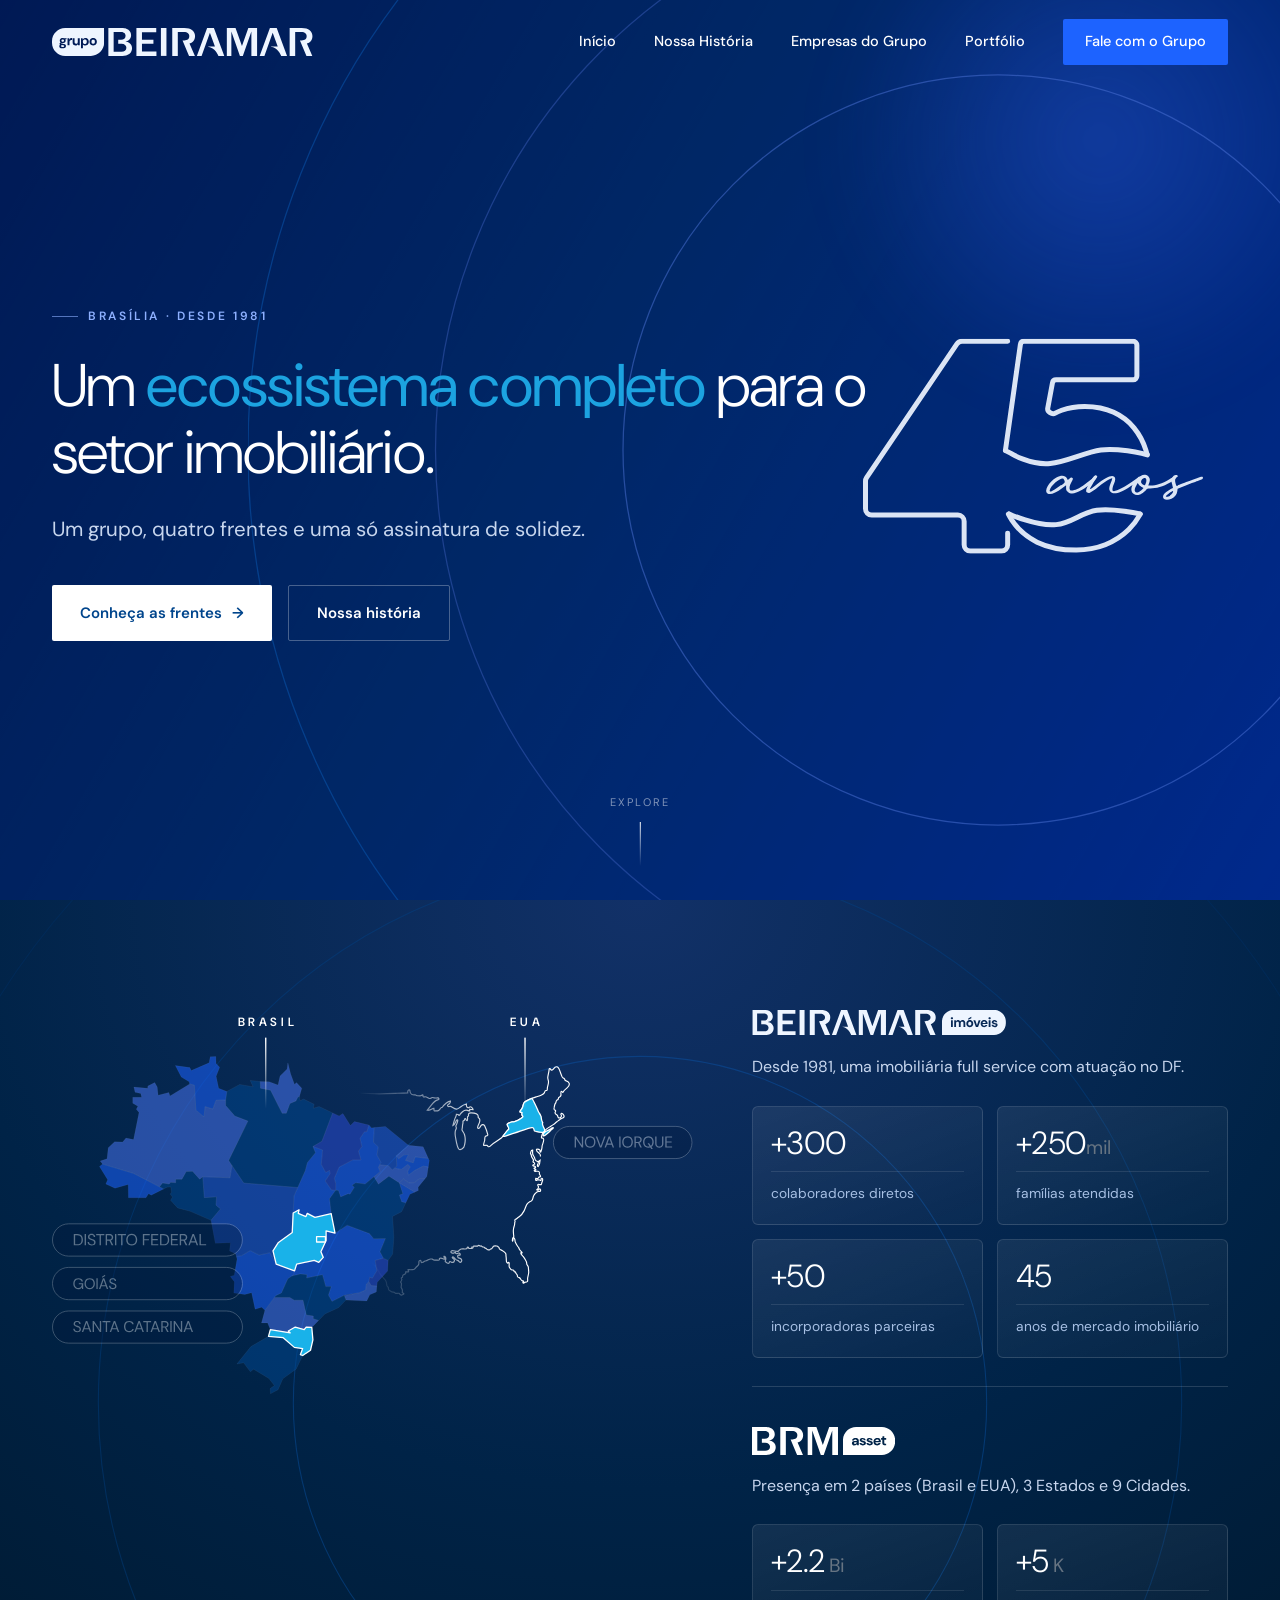
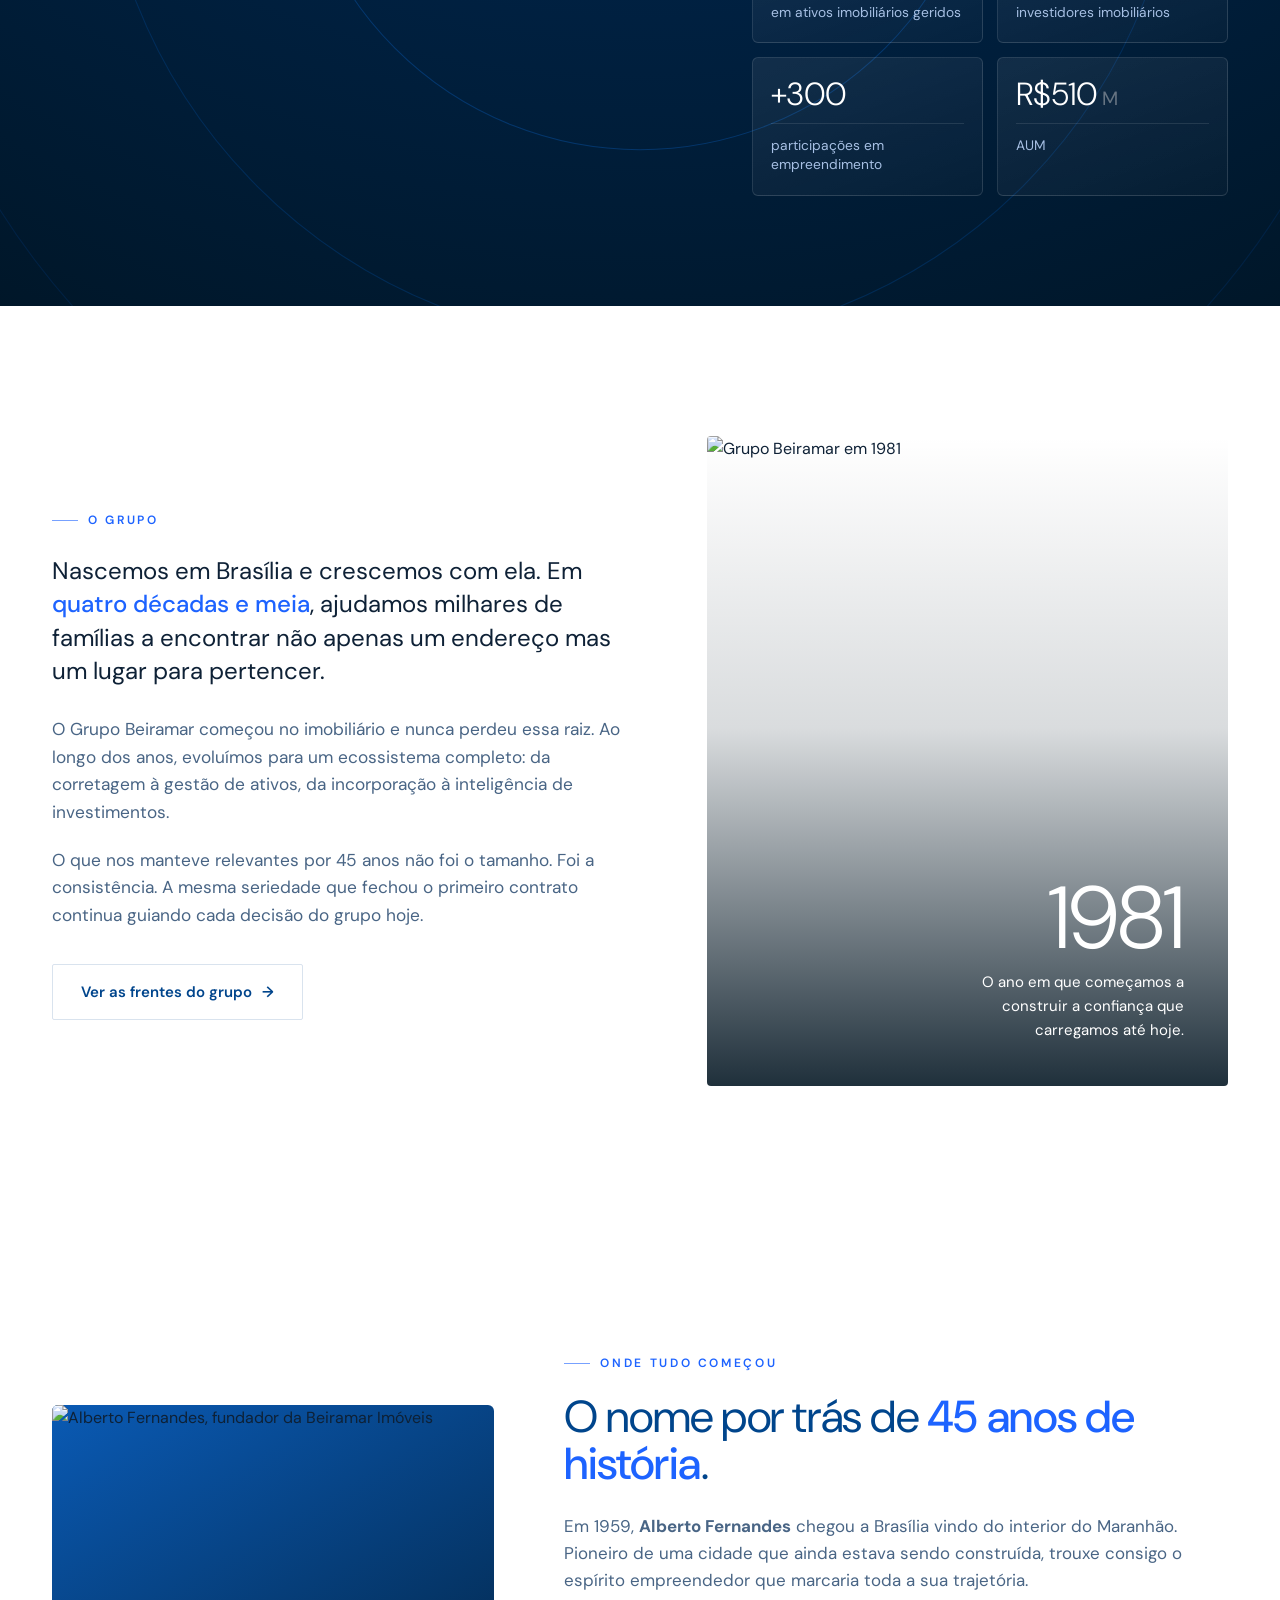
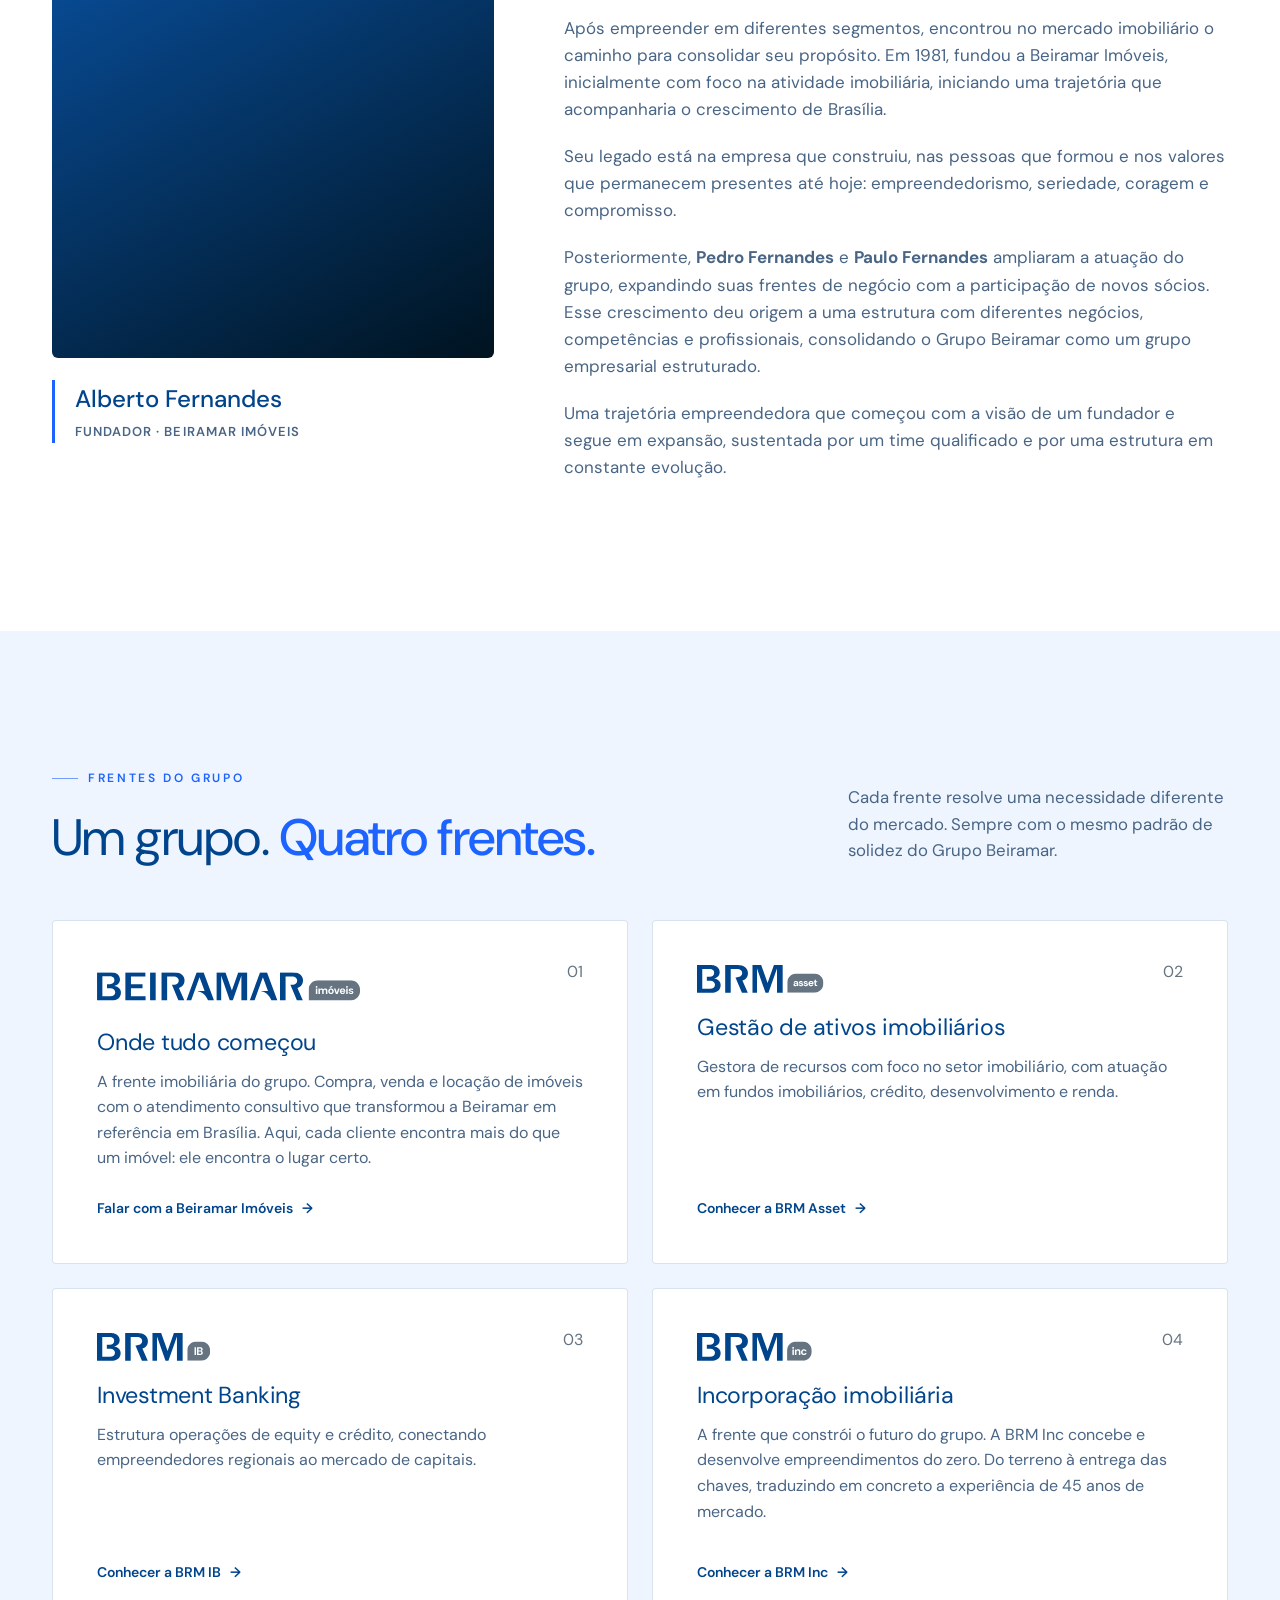
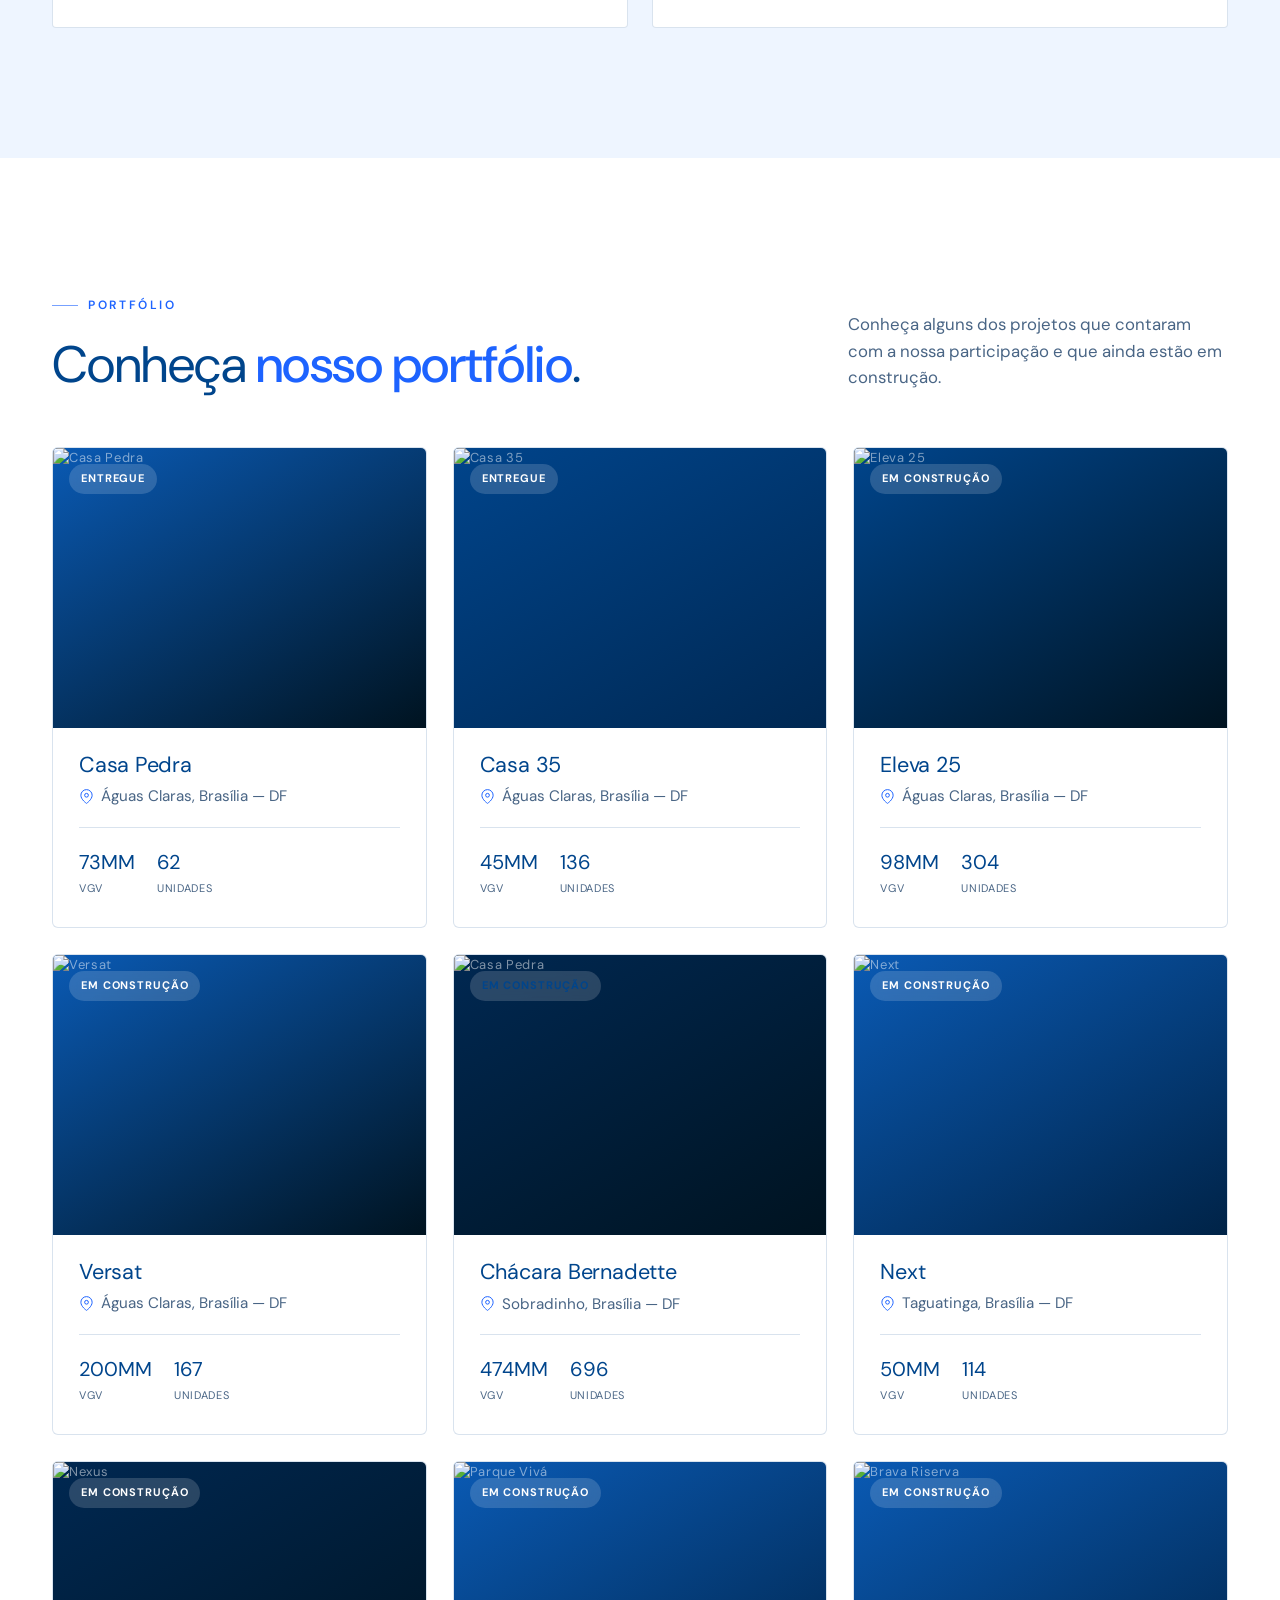
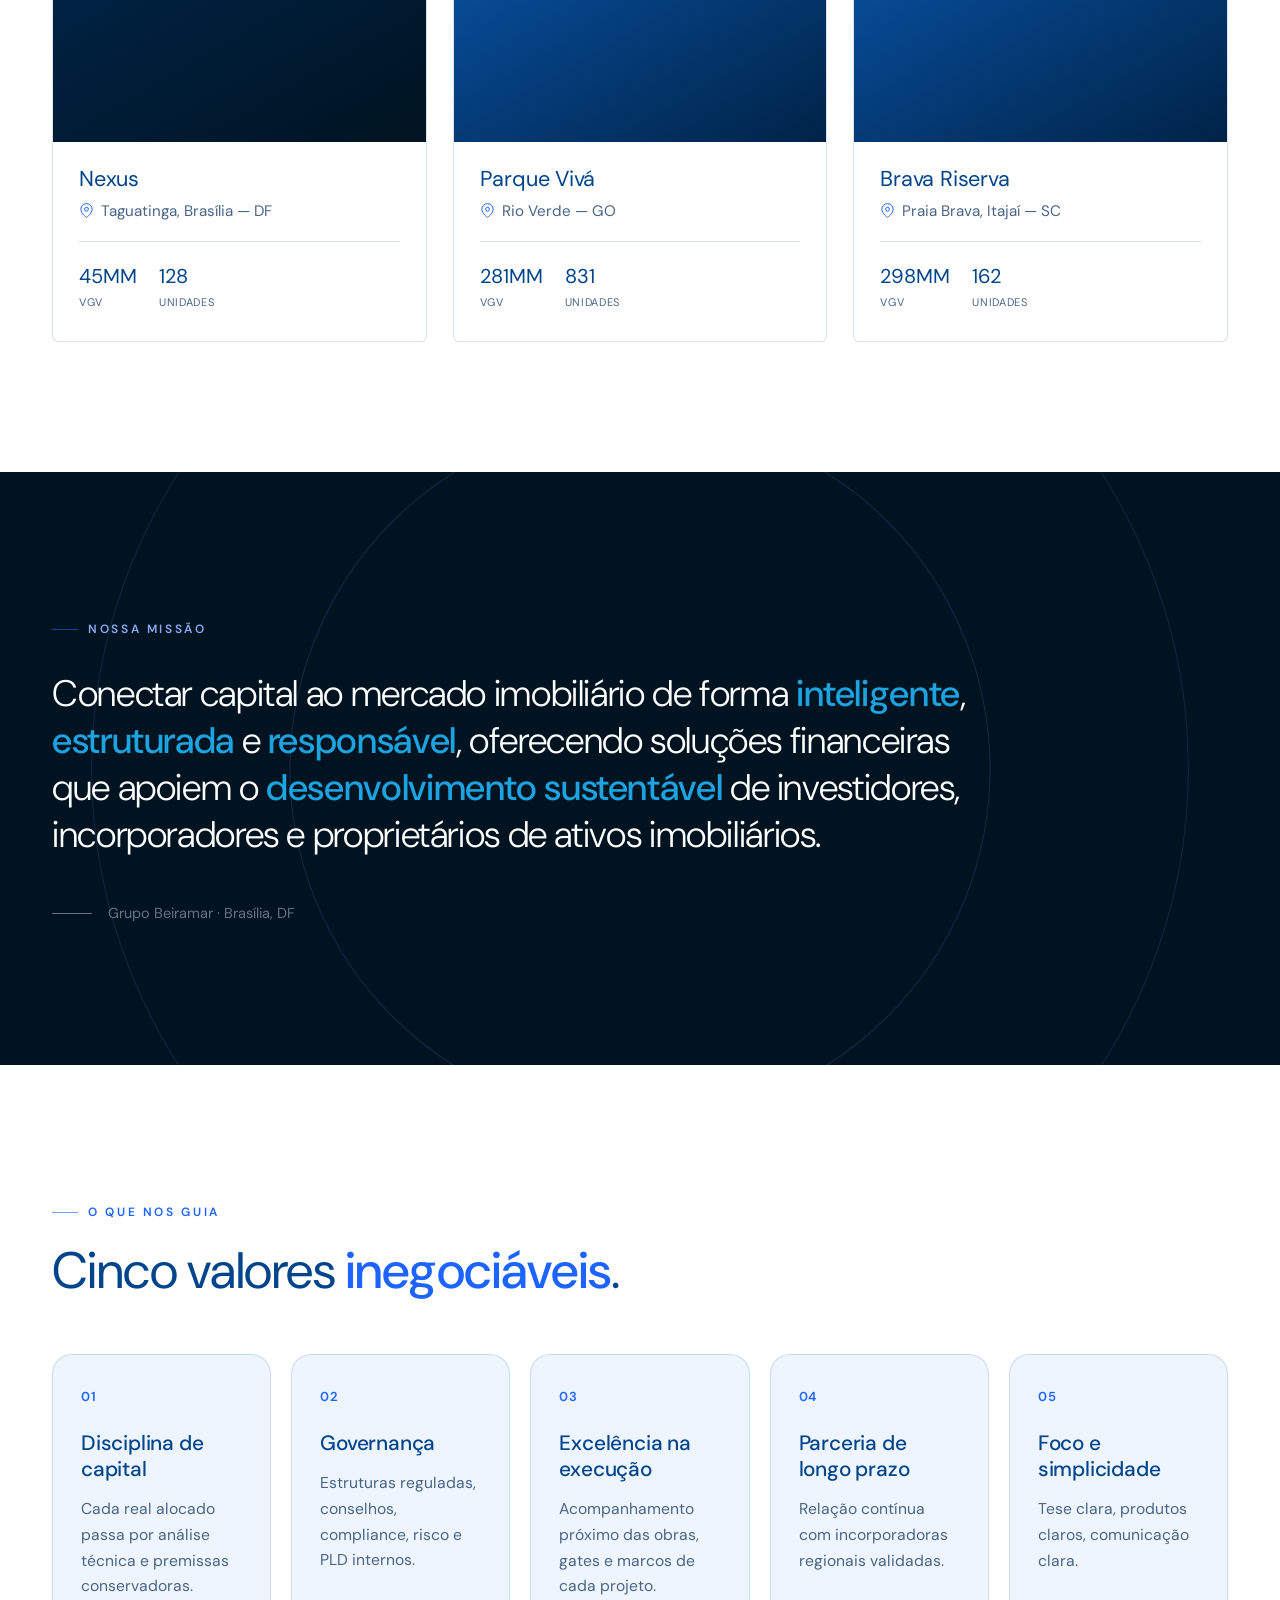
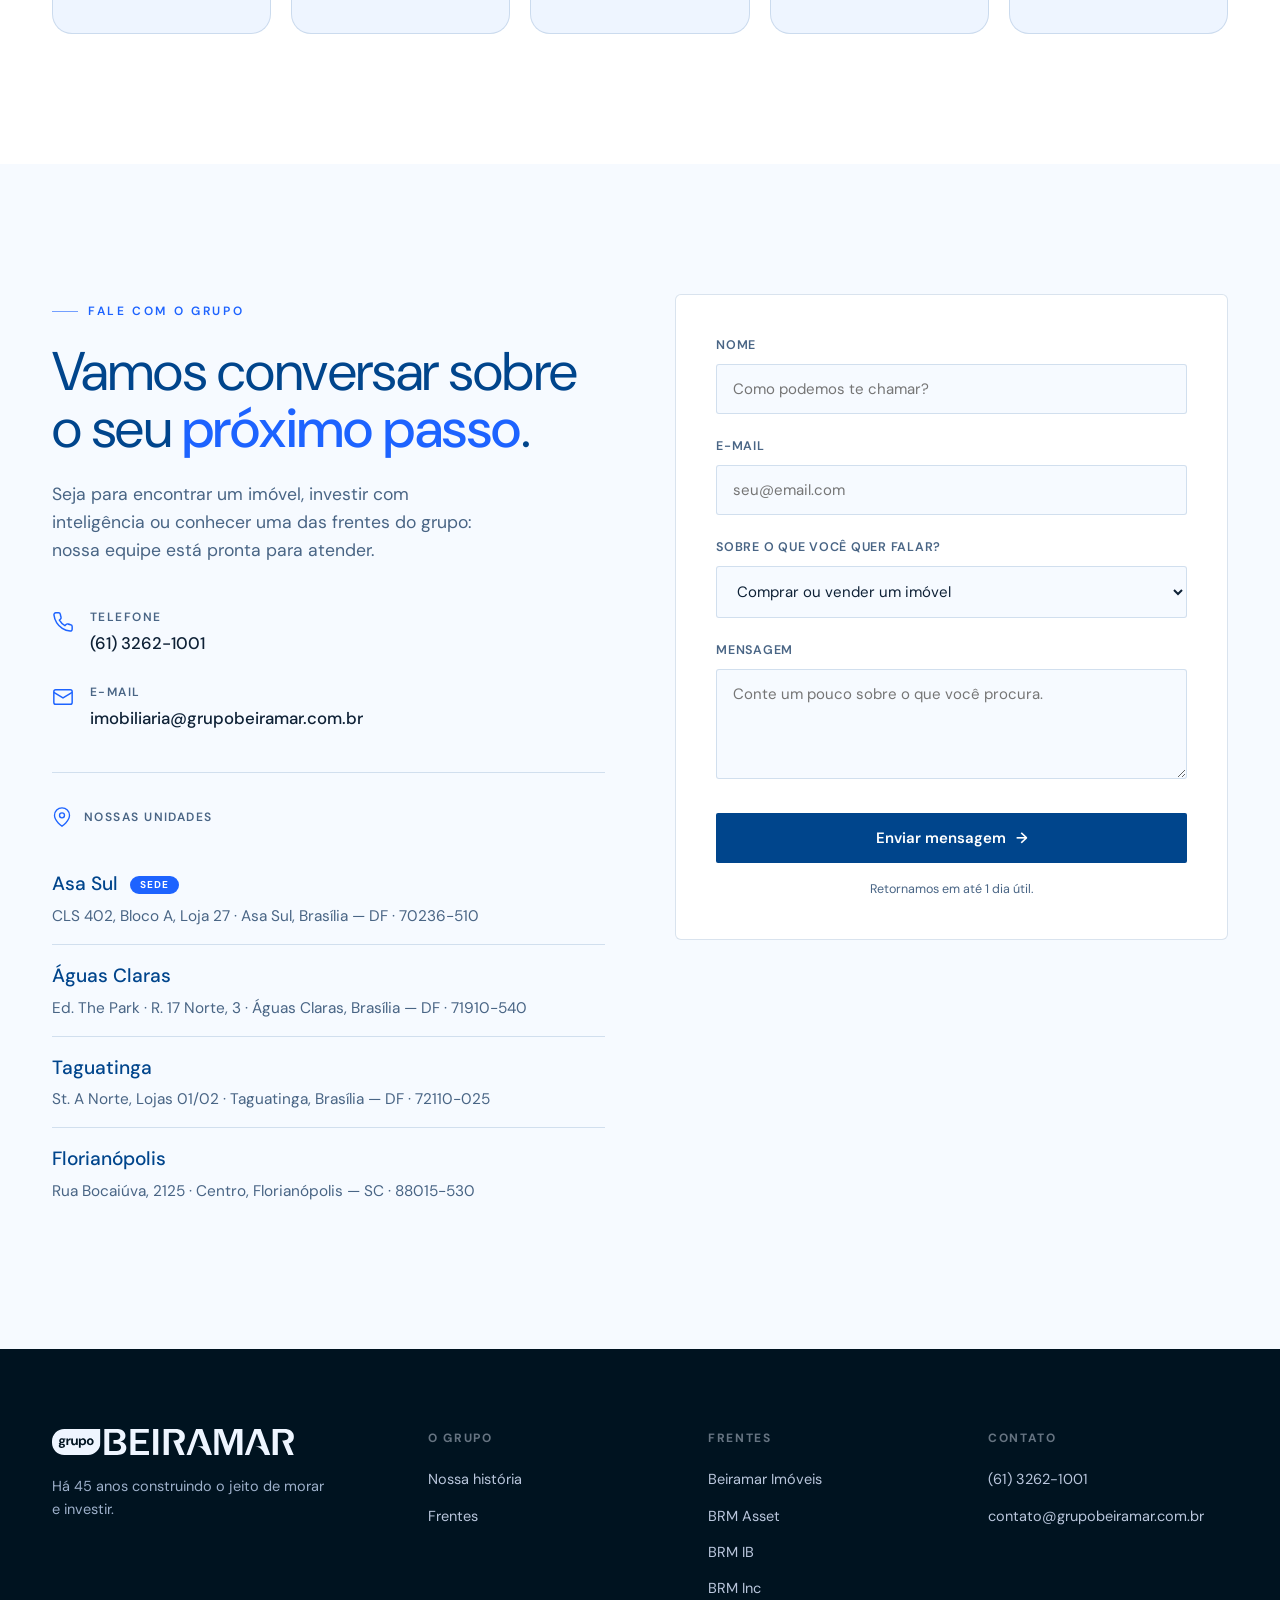
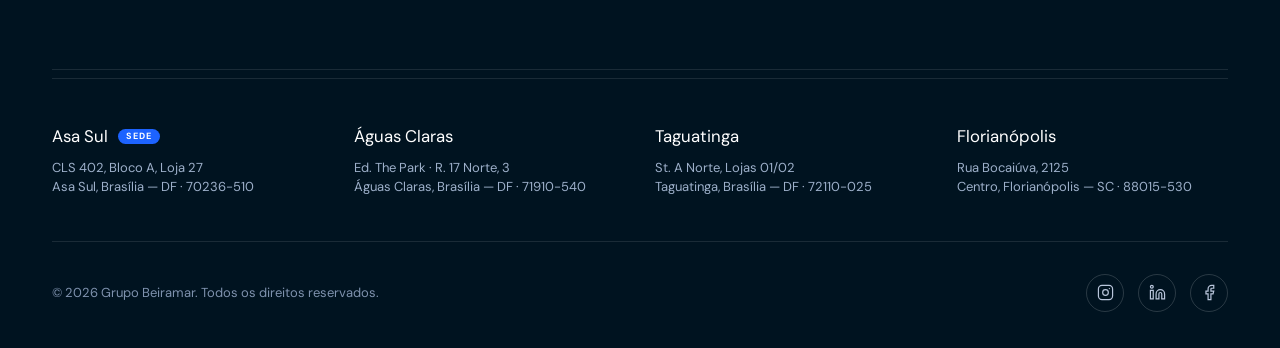
==== index.html @ b322228d "Inserções no dados dos empreendimentos no portfólio." ====
<!DOCTYPE html>
<html lang="pt-BR">
<head>
<meta charset="UTF-8">
<meta name="viewport" content="width=device-width, initial-scale=1.0">
<title>Grupo Beiramar — 45 anos construindo o jeito de morar de Brasília</title>
<meta name="description" content="Há 45 anos, o Grupo Beiramar transforma o mercado imobiliário de Brasília. Imóveis, gestão de ativos e incorporação sob uma mesma assinatura de solidez.">

<!-- Identidade do site -->
<link rel="icon" type="image/png" sizes="32x32"
      href="/favicon.png">

<!-- Prévia de compartilhamento -->
<meta property="og:type" content="website">
<meta property="og:locale" content="pt_BR">
<meta property="og:site_name" content="Grupo Beiramar">
<meta property="og:title"
      content="Grupo Beiramar | Soluções imobiliárias">
<meta property="og:description"
      content="Conheça o Grupo Beiramar e suas frentes de atuação.">
<meta property="og:url"
      content="https://grupobeiramar.com.br/">
<meta property="og:image"
      content="https://grupobeiramar.com.br/compartilhamento.jpg">
<meta property="og:image:width" content="1200">
<meta property="og:image:height" content="630">
<meta property="og:image:alt"
      content="Grupo Beiramar">


<link rel="preconnect" href="https://fonts.googleapis.com">
<link rel="preconnect" href="https://fonts.gstatic.com" crossorigin>
<link href="https://fonts.googleapis.com/css2?family=DM+Sans:opsz,wght@9..40,300;9..40,400;9..40,500;9..40,600;9..40,700&display=swap" rel="stylesheet">
<style>

/* Oculta as seções Vídeo Institucional e News */
#video, #news {
  display: none !important;
}

:root{
    /* Paleta oficial — Manual de Identidade Visual Grupo Beiramar */
    --navy:#00458C;        /* Azul Beiramar — principal */
    --navy-deep:#003168;   /* variação escura do Azul Beiramar */
    --ink:#001320;         /* Abissal */
    --royal:#1D63FF;       /* Correnteza — acento */
    --royal-soft:#1CA3E0;  /* Água Rasa */
    --steel:#667482;       /* Rocha Marítima — cinza institucional */
    --steel-soft:#A9B4C0;  /* Rocha Marítima clareada p/ texto sobre escuro */
    --mist:#EEF5FF;        /* Espuma do Mar */
    --paper:#F6FAFF;
    --white:#FFFFFF;
    --text:#0E2136;
    --text-soft:#496585;
    --line:rgba(0,69,140,.15);

    --display:"DM Sans",system-ui,sans-serif;
    --body:"DM Sans",system-ui,-apple-system,sans-serif;

    --maxw:1240px;
    --ease:cubic-bezier(.22,.61,.36,1);
  }

  *{margin:0;padding:0;box-sizing:border-box}
  html{scroll-behavior:smooth}
  body{
    font-family:var(--body);
    color:var(--text);
    background:var(--white);
    line-height:1.6;
    -webkit-font-smoothing:antialiased;
    overflow-x:hidden;
  }
  ::selection{background:var(--royal);color:#fff}
  a{color:inherit;text-decoration:none}
  img{max-width:100%;display:block}
  .wrap{max-width:var(--maxw);margin:0 auto;padding:0 32px}
  @media(max-width:720px){.wrap{padding:0 22px}}

  /* ---------- reusable ---------- */
  .eyebrow{
    font-size:12px;font-weight:600;letter-spacing:.22em;text-transform:uppercase;
    color:var(--royal);display:inline-flex;align-items:center;gap:10px;
  }
  .eyebrow::before{content:"";width:26px;height:1px;background:var(--royal);opacity:.6}
  h1 em,h2 em,h3 em,.sec-head em,.founder-copy h2 em{font-style:normal}
  h1,h2,h3{font-family:var(--display);font-weight:400;line-height:1.05;letter-spacing:-.01em}
  .btn{
    display:inline-flex;align-items:center;gap:10px;
    font-family:var(--body);font-weight:600;font-size:15px;
    padding:15px 28px;border-radius:2px;transition:.35s var(--ease);
    cursor:pointer;border:none;
  }
  .btn-primary{background:var(--navy);color:#fff}
  .btn-primary:hover{background:var(--royal);transform:translateY(-2px)}
  .btn-ghost{background:transparent;color:var(--navy);border:1px solid var(--line)}
  .btn-ghost:hover{border-color:var(--navy);background:var(--mist)}
  .arrow{transition:transform .35s var(--ease)}
  .btn:hover .arrow{transform:translateX(4px)}

  /* ---------- header ---------- */
  header{
    position:fixed;top:0;left:0;right:0;z-index:100;
    transition:.4s var(--ease);
    background:transparent;
  }
  header.scrolled{
    background:rgba(255,255,255,.86);
    backdrop-filter:blur(14px);
    border-bottom:1px solid var(--line);
  }
  .nav{display:flex;align-items:center;justify-content:space-between;height:84px}
  .brand{display:flex;align-items:center;transition:.4s}
  .brand .logo{height:28px;width:auto;display:block}
  .brand .logo-neg{display:none}
  .brand .logo-color{display:block}
  header.on-dark .navlinks a{color:#fff}
  header.on-dark:not(.scrolled) .brand .logo-neg{display:block}
  header.on-dark:not(.scrolled) .brand .logo-color{display:none}
  header.scrolled.on-dark .navlinks a{color:var(--navy)}
  @media(max-width:720px){.brand .logo{height:24px}}
  .navlinks{display:flex;align-items:center;gap:38px}
  .navlinks a{font-size:14.5px;font-weight:500;color:var(--text);position:relative;transition:.3s}
  .navlinks a::after{content:"";position:absolute;left:0;bottom:-6px;width:0;height:1.5px;background:var(--royal);transition:.3s var(--ease)}
  .navlinks a:hover::after{width:100%}
  .nav-cta{background:var(--royal);color:#fff!important;padding:11px 22px;border-radius:2px;font-weight:600}
  .nav-cta::after{display:none!important}
  .nav-cta:hover{background:var(--navy)}
  .burger{display:none;flex-direction:column;gap:5px;cursor:pointer;background:none;border:none}
  .burger span{width:26px;height:2px;background:currentColor;color:var(--navy);transition:.3s}
  header.on-dark:not(.scrolled) .burger span{background:#fff}
  @media(max-width:920px){
    .navlinks{display:none}
    .burger{display:flex}
  }

  /* mobile menu */
  .mobile-menu{
    position:fixed;inset:0;z-index:99;background:var(--ink);
    display:flex;flex-direction:column;justify-content:center;align-items:center;gap:28px;
    opacity:0;pointer-events:none;transition:.45s var(--ease);
  }
  .mobile-menu.open{opacity:1;pointer-events:all}
  .mobile-menu a{color:#fff;font-family:var(--display);font-size:30px}
  .mobile-menu .close{position:absolute;top:32px;right:32px;font-size:34px;color:#fff;background:none;border:none;cursor:pointer}

 /* ---------- hero ---------- */

.hero{
  position:relative;
  min-height:100vh;
  display:flex;
  align-items:center;
  background:radial-gradient(120% 130% at 80% 8%,#1D63FF 0%,#00458C 45%,#001320 100%);
  color:#fff;
  overflow:hidden;
}

/* ---------- vídeo da hero ---------- */

.hero-video{
  position:absolute;
  inset:0;
  z-index:0;
  overflow:hidden;
  background:#00458C;
}

.hero-video video{
  position:absolute;
  inset:0;
  width:100%;
  height:100%;
  display:block;
  object-fit:cover;
  object-position:center center;
  filter:grayscale(1);
  opacity: .70;
  mix-blend-mode:screen;
}

/* camada azul sobre o vídeo */
.hero-video::after{
  content:"";
  position:absolute;
  inset:0;
  background:linear-gradient(
    120deg,
    rgba(0,69,140,.88) 0%,
    rgba(0,69,140,.60) 45%,
    rgba(29,99,255,.68) 100%
  );
  mix-blend-mode:multiply;
  pointer-events:none;
}

/* ---------- arcos ---------- */

.hero-arcs{
  position:absolute;
  inset:0;
  z-index:1;
  pointer-events:none;
  opacity:.5;
}

.hero-arcs svg{
  position:absolute;
  top:50%;
  left:78%;
  transform:translate(-50%,-50%);
  width:min(1500px,150vw);
  height:auto;
}

/* ---------- brilho ---------- */

.hero-glow{
  position:absolute;
  z-index:1;
  width:600px;
  height:600px;
  border-radius:50%;
  background:radial-gradient(
    circle,
    rgba(50,98,246,.34),
    transparent 62%
  );
  top:-160px;
  right:-120px;
  filter:blur(30px);
  pointer-events:none;
}

/* ---------- conteúdo ---------- */

.hero .wrap{
  position:relative;
  z-index:3;
  width:100%;
  padding-top:100px;
  padding-bottom:60px;
}

.hero-inner{
  max-width:820px;
}

.hero .eyebrow{
  color:#8DB0FF;
}

.hero .eyebrow::before{
  background:#8DB0FF;
}

.hero h1{
  font-size:clamp(2.1rem,1.2rem + 3.2vw,4rem);
  line-height:1.12;
  letter-spacing:-.015em;
  margin:26px 0 26px;
  color:#fff;
  font-weight:300;
}

.hero h1 em{
  font-style:normal;
  font-weight:400;
  color:var(--royal-soft);
}

.hero h1 b{
  font-weight:600;
  color:#fff;
}

.hero p{
  font-size:clamp(1.05rem,1.6vw,1.28rem);
  color:#C7D6EE;
  max-width:560px;
  font-weight:400;
}

/* ---------- selo 45 anos ---------- */

.hero-seal{
  position:absolute;
  top:50%;
  right:6%;
  transform:translateY(-50%);
  width:min(340px,30vw);
  z-index:3;
  animation:sealIn 1.4s var(--ease) both .3s;
  opacity:.92;
}

.hero-seal img{
  width:100%;
  height:auto;
  display:block;
}

@keyframes sealIn{
  from{
    opacity:0;
    transform:translateY(-50%) scale(.94);
  }
  to{
    opacity:.92;
    transform:translateY(-50%) scale(1);
  }
}

@media(max-width:1080px){
  .hero-seal{
    display:none;
  }
}

.hero-cta{
  display:flex;
  gap:16px;
  margin-top:40px;
  flex-wrap:wrap;
}

.hero .btn-ghost{
  color:#fff;
  border-color:rgba(255,255,255,.28);
}

.hero .btn-ghost:hover{
  background:rgba(255,255,255,.08);
  border-color:#fff;
}

.scroll-hint{
  position:absolute;
  bottom:34px;
  left:50%;
  transform:translateX(-50%);
  z-index:3;
  color:rgba(255,255,255,.5);
  font-size:11px;
  letter-spacing:.2em;
  text-transform:uppercase;
  display:flex;
  flex-direction:column;
  align-items:center;
  gap:10px;
}

.scroll-hint .line{
  width:1px;
  height:44px;
  background:linear-gradient(#fff,transparent);
  animation:drop 2s infinite;
}

@keyframes drop{
  0%{
    transform:scaleY(0);
    transform-origin:top;
  }
  50%{
    transform:scaleY(1);
    transform-origin:top;
  }
  51%{
    transform-origin:bottom;
  }
  100%{
    transform:scaleY(0);
    transform-origin:bottom;
  }
}

  /* ---------- big numbers ---------- */
  .bignumbers{
    background:radial-gradient(120% 130% at 50% 0%,#123168 0%,#002347 45%,#001320 100%);
    color:#fff;padding:110px 0;position:relative;overflow:hidden;overflow:clip;
  }
  .bignum-arcs{position:absolute;top:50%;left:50%;transform:translate(-50%,-50%);width:min(1300px,150vw);opacity:.4;pointer-events:none}
  .bignumbers .wrap{position:relative;z-index:2}
  .bignum-block+.bignum-block{margin-top:34px;padding-top:52px;border-top:1px solid rgba(255,255,255,.14)}
  .bignum-lede{display:flex;align-items:center;gap:34px;margin-bottom:52px;flex-wrap:wrap}
  .bignum-brand{display:inline-flex;align-items:center;gap:10px;font-family:var(--display);
    font-size:1.7rem;font-weight:500;color:#fff;letter-spacing:.02em;white-space:nowrap}
  .bignum-brand .logo{height:30px;width:auto;display:block}
  .bignum-brand .logo.bignum-logo-brm{height:32px}
  .bignum-brand-brm{font-weight:600;letter-spacing:.04em}
  .bignum-brand .chip{font-family:var(--body);font-size:11px;font-weight:700;letter-spacing:.06em;
    text-transform:lowercase;color:#fff;padding:4px 10px;border-radius:20px;line-height:1;position:relative;top:-2px}
  .bignum-lede p{color:#C7D6EE;font-size:1.12rem;max-width:520px;margin:0}
  .bignum-grid{display:grid;grid-template-columns:repeat(4,1fr);gap:20px}
  @media(max-width:820px){.bignum-grid{grid-template-columns:repeat(2,1fr);gap:18px}}
  @media(max-width:420px){.bignum-grid{grid-template-columns:1fr}}
  .bn{
    background:linear-gradient(160deg,rgba(255,255,255,.07),rgba(255,255,255,.02));
    border:1px solid rgba(255,255,255,.12);
    border-radius:6px;padding:34px 28px 30px;position:relative;overflow:hidden;
    transition:.4s var(--ease);
  }
  .bn::before{content:"";position:absolute;left:0;top:0;height:100%;width:3px;background:var(--royal);
    transform:scaleY(0);transform-origin:top;transition:.5s var(--ease)}
  .bn:hover{border-color:rgba(91,138,255,.5);transform:translateY(-5px);
    background:linear-gradient(160deg,rgba(91,138,255,.14),rgba(255,255,255,.03));
    box-shadow:0 26px 50px -28px rgba(0,0,0,.6)}
  .bn:hover::before{transform:scaleY(1)}
  .bn-num{font-family:var(--display);font-weight:300;line-height:.9;
    font-size:clamp(2.6rem,4.4vw,3.8rem);color:#fff;letter-spacing:-.02em}
  .bn-num .u{font-size:.6em;font-weight:400;color:var(--steel)}
  .bn-lbl{font-size:.96rem;color:#A7C0E4;margin-top:18px;line-height:1.4;
    padding-top:16px;border-top:1px solid rgba(255,255,255,.1)}


  /* ---------- mapa interativo de atuação ---------- */
  .bignum-layout{display:grid;grid-template-columns:minmax(0,1.15fr) minmax(0,.85fr);gap:56px;align-items:start}
  .bignum-stack .bignum-grid{grid-template-columns:repeat(2,1fr);gap:14px}
  .bignum-stack .bignum-lede{margin-bottom:26px;gap:18px}
  .bignum-stack .bignum-lede p{font-size:1rem;max-width:none}
  .bignum-stack .bignum-brand .logo{height:26px}
  .bignum-stack .bignum-brand .logo.bignum-logo-brm{height:28px}
  .bignum-stack .bignum-block+.bignum-block{margin-top:28px;padding-top:40px}
  .bignum-stack .bn{padding:22px 18px 20px}
  .bignum-stack .bn-num{font-size:clamp(1.9rem,2.5vw,2.45rem)}
  .bignum-stack .bn-lbl{font-size:.86rem;margin-top:14px;padding-top:12px}
  @media(max-width:1100px){
    .bignum-layout{grid-template-columns:1fr;gap:48px}
    .bignum-stack .bignum-grid{grid-template-columns:repeat(4,1fr);gap:20px}
    .bignum-stack .bignum-lede{margin-bottom:34px;gap:22px}
    .bignum-stack .bignum-lede p{font-size:1.12rem;max-width:520px}
    .bignum-stack .bignum-brand .logo{height:30px}
    .bignum-stack .bignum-brand .logo.bignum-logo-brm{height:32px}
    .bignum-stack .bignum-block+.bignum-block{margin-top:34px;padding-top:52px}
    .bignum-stack .bn{padding:34px 28px 30px}
    .bignum-stack .bn-num{font-size:clamp(2.6rem,4.4vw,3.8rem)}
    .bignum-stack .bn-lbl{font-size:.96rem;margin-top:18px;padding-top:16px}
  }
  @media(max-width:820px){.bignum-stack .bignum-grid{grid-template-columns:repeat(2,1fr);gap:18px}}
  @media(max-width:420px){.bignum-stack .bignum-grid{grid-template-columns:1fr}}

  .bn-map{width:100%;max-width:820px;margin:0 auto;position:sticky;top:110px;align-self:start}
  @media(max-width:1100px){.bn-map{position:static}}
  .bn-map-svg{display:block;width:100%;height:auto;overflow:visible;-webkit-tap-highlight-color:transparent}
  .bn-map .bn-us,.bn-map .bn-glows,.bn-map .bn-balloons,.bn-map .bn-countries{pointer-events:none}
  .bn-map .uf{opacity:.55;stroke:rgba(255,255,255,.22);stroke-width:1.4;stroke-linejoin:round}
  .bn-map .region{cursor:pointer;outline:none}
  .bn-map .region .hit{fill:transparent;stroke:none;pointer-events:all}
  .bn-map .region .st{fill:var(--c);stroke:#fff;stroke-width:4.5;stroke-linejoin:round;transition:fill .35s ease,stroke-width .35s ease}
  .bn-map .region.is-active .st{fill:#fff}
  .bn-map .region:focus-visible .st{stroke-width:8}
  .bn-map .glow{fill:#fff;opacity:0;filter:url(#bnGlow);transition:opacity .4s ease}
  .bn-map .glow.is-active{opacity:.85}
  .bn-map-svg{--bs:1.8}
  .bn-map .bcluster{transform-box:fill-box;transform-origin:left center;transform:scale(var(--bs))}
  .bn-map .balloon{pointer-events:visiblePainted;cursor:pointer;opacity:.36;transition:opacity .35s ease}
  .bn-map .balloon path:first-child{fill:#001A3D;transition:fill .35s ease}
  .bn-map .balloon.is-active{opacity:1}
  .bn-map .balloon.is-active path:first-child{fill:#0A3A7A}
  .bn-map .bn-country{font-family:var(--body);font-weight:600;font-size:42px;letter-spacing:.3em;text-transform:uppercase;fill:#fff}
  @media(max-width:600px){
    .bn-map-svg{--bs:1.9}
    .bn-map .bn-country{font-size:62px}
    .bn-map .bn-line{width:8px;transform:translateX(-1.5px)}
  }
  @media(prefers-reduced-motion:reduce){
    .bn-map .region .st,.bn-map .glow,.bn-map .balloon{transition:none}
  }

  /* ---------- section base ---------- */
  section{position:relative}
  .band{padding:130px 0}
  .band-mist{background:var(--mist)}
  .sec-head{max-width:760px;margin-bottom:64px}
  .sec-head h2{font-size:clamp(2.1rem,4vw,3.2rem);margin-top:22px;color:var(--navy)}
  .sec-head h2 em{font-style:normal;font-weight:500;color:var(--royal)}
  .sec-head p{font-size:1.12rem;color:var(--text-soft);margin-top:22px;max-width:620px}

  /* ---------- about split ---------- */
  .about-grid{display:grid;grid-template-columns:1.05fr .95fr;gap:80px;align-items:center}
  @media(max-width:920px){.about-grid{grid-template-columns:1fr;gap:48px}}
  .about-copy p{color:var(--text-soft);font-size:1.08rem;margin-bottom:20px}
  .about-copy p.lead{font-family:var(--display);font-size:1.5rem;line-height:1.4;color:var(--text);font-weight:400;margin-bottom:28px}
  .about-copy p.lead em{font-style:normal;font-weight:500;color:var(--royal)}
  .about-visual{
  position:relative;
  aspect-ratio:4/5;
  border-radius:4px;
  overflow:hidden;
}

.about-visual img{
  width:100%;
  height:100%;
  display:block;
  object-fit:cover;
  object-position:center center;
}
  .about-visual .yr{position:absolute;inset:0;display:flex;flex-direction:column;justify-content:flex-end;padding:44px;color:#fff}
  .about-visual .yr .big{font-family:var(--display);font-size:5.5rem;line-height:.9;font-weight:300}
  .about-visual .yr .sm{font-size:15px;color:var(--steel);margin-top:12px;max-width:240px}
  .about-visual .arc-deco{position:absolute;top:-30%;right:-30%;width:130%;opacity:.35}


  .about-visual::after{
  content:"";
  position:absolute;
  inset:0;
  background:linear-gradient(to top,rgba(0,19,32,.88) 0%,rgba(0,19,32,.15) 55%,transparent 100%);
  pointer-events:none;
}

.about-visual img{
  position:absolute;
  inset:0;
  width:100%;
  height:100%;
  display:block;
  object-fit:cover;
  object-position:center center;
}

.about-visual .yr{
  position:absolute;
  inset:0;
  z-index:2;
  display:flex;
  flex-direction:column;
  justify-content:flex-end;
  align-items:flex-end;
  padding:44px;
  color:#fff;
  text-align:right;
}

.about-visual .yr .big{
  font-family:var(--display);
  font-size:5.5rem;
  line-height:.9;
  font-weight:300;
}

.about-visual .yr .sm{
  font-size:15px;
  color:#fff;
  margin-top:12px;
  max-width:240px;
}

  /* ---------- vídeo institucional ---------- */
  .video-band{background:var(--mist);padding:110px 0}
  .video-head{max-width:680px;margin:0 auto 48px;text-align:center}
  .video-head h2{font-size:clamp(1.9rem,3.6vw,2.8rem);color:var(--navy);margin-top:18px}
  .video-head h2 em{font-style:normal;font-weight:500;color:var(--royal)}
  .video-head .eyebrow{justify-content:center}
  .video-frame{max-width:960px;margin:0 auto;aspect-ratio:16/9;border-radius:10px;overflow:hidden;
    position:relative;box-shadow:0 40px 80px -40px rgba(0,19,33,.45)}
  /* quando houver iframe do YouTube, ele preenche 100% */
  .video-frame iframe{width:100%;height:100%;border:0;display:block}
  /* placeholder enquanto o vídeo não é publicado */
  .video-ph{position:absolute;inset:0;display:flex;flex-direction:column;align-items:center;justify-content:center;gap:22px;
    background:radial-gradient(120% 130% at 50% 30%,#0A5AB4 0%,#002347 55%,#001320 100%);color:#fff;cursor:pointer;transition:.4s var(--ease)}
  .video-ph:hover{filter:brightness(1.08)}
  .video-ph .play{width:84px;height:84px;border-radius:50%;background:rgba(255,255,255,.14);backdrop-filter:blur(8px);
    border:1px solid rgba(255,255,255,.3);display:flex;align-items:center;justify-content:center;transition:.4s var(--ease)}
  .video-ph:hover .play{background:var(--royal);border-color:var(--royal);transform:scale(1.08)}
  .video-ph .play svg{width:30px;height:30px;color:#fff;margin-left:4px}
  .video-ph .vlabel{font-size:14px;letter-spacing:.05em;color:#C7D6EE}
  .video-ph .vsub{font-size:12px;color:#8DB0FF;letter-spacing:.02em}

  /* ---------- frentes / brand architecture ---------- */
  .frentes-intro{display:flex;justify-content:space-between;align-items:flex-end;gap:40px;flex-wrap:wrap;margin-bottom:56px}
  .frentes-grid{display:grid;grid-template-columns:repeat(2,1fr);gap:24px}
  @media(max-width:820px){.frentes-grid{grid-template-columns:1fr}}
  .frente{
    position:relative;background:var(--white);border:1px solid var(--line);
    border-radius:4px;padding:44px;overflow:hidden;transition:.45s var(--ease);
    display:flex;flex-direction:column;min-height:340px;
  }
  .frente::before{content:"";position:absolute;left:0;top:0;height:3px;width:0;background:var(--royal);transition:.5s var(--ease)}
  .frente:hover{transform:translateY(-6px);box-shadow:0 30px 60px -30px rgba(11,27,43,.34);border-color:transparent}
  .frente:hover::before{width:100%}
  .frente .badge{
    display:inline-flex;align-items:center;font-family:var(--display);
    font-size:1.7rem;color:var(--navy);font-weight:500;letter-spacing:.01em;
  }
  .frente .badge .frente-logo{height:28px;width:auto;display:block}
  .frente .badge .frente-logo-imoveis{height:43px}
  .frente h3{font-size:1.45rem;color:var(--navy);margin:22px 0 14px;font-family:var(--display);font-weight:400}
  .frente p{color:var(--text-soft);font-size:1rem;flex-grow:1}
  .frente .lk{margin-top:26px;font-weight:600;font-size:14px;color:var(--navy);display:inline-flex;align-items:center;gap:9px}
  .frente:hover .lk{color:var(--royal)}
  .frente .n{position:absolute;top:38px;right:44px;font-family:var(--display);font-size:1rem;color:var(--steel)}

/* ---------- fundador ---------- */

.founder{background:var(--white)}

.founder-grid{display:grid;grid-template-columns:.8fr 1.2fr;gap:70px;align-items:center}

@media(max-width:900px){.founder-grid{grid-template-columns:1fr;gap:44px}}

.founder-photo{position:relative}

.founder-img{
  width:100%;
  aspect-ratio:4/5;
  border-radius:6px;
  overflow:hidden;
  position:relative;
  background:linear-gradient(150deg,#0A5AB4,#001320);
}

.founder-img img{
  width:100%;
  height:100%;
  display:block;
  object-fit:cover;
  object-position:center center;
}

.founder-caption{margin-top:22px;padding-left:20px;border-left:3px solid var(--royal)}

.founder-name{font-family:var(--display);font-size:1.5rem;color:var(--navy);font-weight:500}

.founder-role{font-size:13px;letter-spacing:.08em;text-transform:uppercase;color:var(--text-soft);font-weight:600;margin-top:4px}

.founder-copy h2{font-size:clamp(1.9rem,3.6vw,2.8rem);color:var(--navy);margin-top:20px}

.founder-copy h2 em{font-style:normal;font-weight:500;color:var(--royal)}

.founder-copy p{color:var(--text-soft);font-size:1.06rem;margin-bottom:20px}

.founder-copy p.lead{font-family:var(--display);font-size:1.4rem;line-height:1.4;color:var(--text);font-weight:400;margin:26px 0 24px}

.founder-quote{border-left:3px solid var(--royal);padding:4px 0 4px 26px;margin:30px 0 0;

  font-family:var(--display);font-style:italic;font-size:1.35rem;color:var(--navy);line-height:1.4}

  /* ---------- diferenciais / dark quote ---------- */
  .creed{background:var(--ink);color:#fff;padding:140px 0;position:relative;overflow:hidden}
  .creed-arcs{position:absolute;top:50%;left:50%;transform:translate(-50%,-50%);width:min(1400px,140vw);opacity:.18;pointer-events:none}
  .creed .wrap{position:relative;z-index:2}
  .creed blockquote{
  max-width:960px;
  font-family:var(--display);
  font-weight:300;
  font-size:clamp(1.5rem,3vw,2.3rem);
  line-height:1.28;
  letter-spacing:-.01em
}
  .creed blockquote em{font-style:normal;font-weight:500;color:var(--royal-soft)}
  .creed .sig{margin-top:44px;display:flex;align-items:center;gap:16px;color:var(--steel);font-size:14.5px}
  .creed .sig .bar{width:40px;height:1px;background:var(--steel)}

  /* ---------- portfólio ---------- */
  .portfolio{background:var(--white)}
  .port-grid{display:grid;grid-template-columns:repeat(3,1fr);gap:26px}
  @media(max-width:900px){.port-grid{grid-template-columns:repeat(2,1fr)}}
  @media(max-width:620px){.port-grid{grid-template-columns:1fr}}
  .port-card{border-radius:6px;overflow:hidden;border:1px solid var(--line);background:var(--white);
    transition:.45s var(--ease);display:flex;flex-direction:column}
  .port-card:hover{transform:translateY(-6px);box-shadow:0 30px 60px -32px rgba(11,27,43,.3);border-color:transparent}
.port-img{
  aspect-ratio:4/3;
  position:relative;
  overflow:hidden;
  background:linear-gradient(150deg,#0A5AB4,#001320);
  display:flex;
  align-items:center;
  justify-content:center;
}

.port-img .port-ph{
  position:absolute;
  inset:0;
  width:100%;
  height:100%;
  display:block;
}

.port-img .port-ph img{
  width:100%;
  height:100%;
  display:block;
  object-fit:cover;
  object-position:center center;
}

.port-status{
  position:absolute;
  top:16px;
  left:16px;
  z-index:2;
  font-size:11px;
  font-weight:700;
  letter-spacing:.08em;
  text-transform:uppercase;
  background:rgba(255,255,255,.16);
  backdrop-filter:blur(6px);
  color:#fff;
  padding:6px 12px;
  border-radius:20px;
}
  .port-img.g2{background:linear-gradient(150deg,#00448B,#002852)}
  .port-img.g3{background:linear-gradient(150deg,#00458C,#001320)}
  .port-img.g4{background:linear-gradient(150deg,#0A5AB4,#001320)}
  .port-img.g5{background:linear-gradient(150deg,#002852,#001320)}
  .port-img.g6{background:linear-gradient(150deg,#0A5AB4,#002347)}
  .port-ph{color:rgba(255,255,255,.5);font-size:13px;letter-spacing:.05em}
  .port-status{position:absolute;top:16px;left:16px;font-size:11px;font-weight:700;letter-spacing:.08em;
    text-transform:uppercase;background:rgba(255,255,255,.16);backdrop-filter:blur(6px);color:#fff;padding:6px 12px;border-radius:20px}
  .port-body{padding:26px 26px 30px}
  .port-body h3{font-family:var(--display);font-weight:400;font-size:1.35rem;color:var(--navy);margin-bottom:8px}
  .port-loc{font-size:.95rem;color:var(--text-soft);display:flex;align-items:center;gap:7px;margin-bottom:18px}
  .port-loc svg{width:15px;height:15px;color:var(--royal);flex-shrink:0}
  .port-specs{display:flex;gap:22px;padding-top:18px;border-top:1px solid var(--line)}
  .port-spec .v{font-family:var(--display);font-size:1.25rem;color:var(--navy)}
  .port-spec .k{font-size:11px;letter-spacing:.06em;text-transform:uppercase;color:var(--text-soft);margin-top:2px}


  /* ---------- valores inegociáveis ---------- */
  .values-head{max-width:760px;margin-bottom:56px}
  .values-head h2{font-size:clamp(2.1rem,4vw,3.2rem);margin-top:22px;color:var(--navy)}
  .values-head h2 em{font-style:normal;font-weight:500;color:var(--royal)}
  .values-grid{list-style:none;margin:0;padding:0;display:grid;grid-template-columns:repeat(5,1fr);gap:20px}
  .val{background:var(--mist);border:1px solid var(--line);border-radius:20px;padding:32px 28px 34px;
    transition:.4s var(--ease)}
  .val:hover{border-color:rgba(29,99,255,.45);transform:translateY(-4px);box-shadow:0 24px 44px -30px rgba(0,69,140,.45)}
  .val-n{display:block;font-size:13px;font-weight:600;letter-spacing:.06em;color:var(--royal);margin-bottom:22px}
  .val h3{font-family:var(--display);font-weight:500;font-size:1.3rem;line-height:1.25;color:var(--navy);margin-bottom:14px}
  .val p{color:var(--text-soft);font-size:.98rem;line-height:1.65;margin:0}
  @media(max-width:1100px){
    .values-grid{grid-template-columns:repeat(6,1fr)}
    .val{grid-column:span 2}
    .val:nth-child(4),.val:nth-child(5){grid-column:span 3}
  }
  @media(max-width:700px){
    .values-grid{grid-template-columns:1fr;gap:14px}
    .val,.val:nth-child(4),.val:nth-child(5){grid-column:auto}
    .val{padding:26px 24px 28px}
  }

  /* ---------- news ---------- */
  .blog-grid{display:grid;grid-template-columns:1.15fr .85fr;gap:30px;align-items:start}
  @media(max-width:900px){.blog-grid{grid-template-columns:1fr;gap:24px}}
  .post{display:block;text-decoration:none;color:inherit;transition:.4s var(--ease)}
  .post-feature{background:var(--white);border:1px solid var(--line);border-radius:6px;overflow:hidden}
  .post-feature:hover{transform:translateY(-5px);box-shadow:0 30px 60px -32px rgba(11,27,43,.32);border-color:transparent}
  .post-media{height:280px;position:relative;
    background:linear-gradient(150deg,#0A5AB4,#001320);overflow:hidden}
  .post-media::after{content:"";position:absolute;inset:0;
    background:radial-gradient(120% 120% at 80% 10%,rgba(50,98,246,.35),transparent 60%)}
  .post-cat{position:absolute;top:20px;left:20px;z-index:2;
    font-size:11px;font-weight:700;letter-spacing:.08em;text-transform:uppercase;
    background:var(--royal);color:#fff;padding:6px 12px;border-radius:20px}
  .cat-grupo{background:var(--navy)}
  .cat-invest{background:var(--ink)}
  .cat-midia{background:var(--royal-soft)}
  .post-body{padding:34px}
  .post-meta{font-size:12.5px;letter-spacing:.04em;color:var(--text-soft);font-weight:600;text-transform:uppercase;margin-bottom:14px}
  .post-body h3{font-size:1.7rem;color:var(--navy);line-height:1.2;margin-bottom:14px;font-family:var(--display);font-weight:400}
  .post-body p{color:var(--text-soft);font-size:1.02rem;margin-bottom:22px}
  .post-lk{font-weight:600;font-size:14px;color:var(--royal);display:inline-flex;align-items:center;gap:9px}
  .post-list{display:flex;flex-direction:column;gap:18px}
  .post-mini{background:var(--white);border:1px solid var(--line);border-radius:6px;padding:26px 28px;position:relative}
  .post-mini .post-cat{position:static;display:inline-block;margin-bottom:14px}
  .post-mini:hover{transform:translateX(5px);border-color:var(--royal)}
  .post-mini h4{font-family:var(--display);font-weight:400;font-size:1.2rem;color:var(--navy);line-height:1.25;margin-bottom:10px}
  .blog-all{margin-top:48px;text-align:center}
  .contact{padding:130px 0;background:var(--paper)}
  .contact-grid{display:grid;grid-template-columns:1fr 1fr;gap:70px;align-items:start}
  @media(max-width:920px){.contact-grid{grid-template-columns:1fr;gap:48px}}
  .contact h2{font-size:clamp(2.2rem,4.4vw,3.4rem);color:var(--navy)}
  .contact h2 em{font-style:normal;font-weight:500;color:var(--royal)}
  .contact .sub{color:var(--text-soft);font-size:1.1rem;margin-top:22px;max-width:440px}
  .contact-info{margin-top:44px;display:flex;flex-direction:column;gap:26px}
  .ci{display:flex;gap:16px;align-items:flex-start}
  .ci .ico{width:22px;height:22px;color:var(--royal);flex-shrink:0;margin-top:3px}
  .ci .k{font-size:12px;letter-spacing:.12em;text-transform:uppercase;color:var(--text-soft);font-weight:600}
  .ci .v{font-size:1.05rem;color:var(--text);font-weight:500;margin-top:3px}
  .ci .v a{color:var(--text);transition:.25s}
  .ci .v a:hover{color:var(--royal)}
  .units{margin-top:40px;padding-top:34px;border-top:1px solid var(--line)}
  .units-title{display:flex;align-items:center;gap:12px;font-size:12px;letter-spacing:.12em;
    text-transform:uppercase;color:var(--text-soft);font-weight:600;margin-bottom:26px}
  .units-title .ico{width:20px;height:20px;color:var(--royal);flex-shrink:0}
  .unit{padding:16px 0;border-bottom:1px solid var(--line)}
  .unit:last-child{border-bottom:none}
  .unit-name{font-family:var(--display);font-size:1.2rem;color:var(--navy);font-weight:500;display:flex;align-items:center;gap:12px;flex-wrap:wrap}
  .unit-badge{font-family:var(--body);font-size:10px;font-weight:700;letter-spacing:.1em;text-transform:uppercase;
    background:var(--royal);color:#fff;padding:4px 10px;border-radius:20px;line-height:1}
  .unit-addr{font-size:.96rem;color:var(--text-soft);margin-top:5px;line-height:1.5}
  form{background:var(--white);border:1px solid var(--line);border-radius:6px;padding:40px}
  .field{margin-bottom:22px}
  .field label{display:block;font-size:12.5px;font-weight:600;letter-spacing:.06em;text-transform:uppercase;color:var(--text-soft);margin-bottom:9px}
  .field input,.field textarea,.field select{
    width:100%;padding:14px 16px;border:1px solid var(--line);border-radius:3px;
    font-family:var(--body);font-size:15px;color:var(--text);background:var(--paper);transition:.3s}
  .field input:focus,.field textarea:focus,.field select:focus{outline:none;border-color:var(--royal);background:#fff;box-shadow:0 0 0 3px rgba(50,98,246,.1)}
  .field textarea{resize:vertical;min-height:110px}
  form .btn-primary{width:100%;justify-content:center;margin-top:4px}
  .form-note{font-size:12.5px;color:var(--text-soft);margin-top:16px;text-align:center}

  /* ---------- footer ---------- */
  footer{background:var(--ink);color:#fff;padding:80px 0 36px}
  .foot-top{display:grid;grid-template-columns:1.4fr 1fr 1fr 1fr;gap:40px;padding-bottom:56px;border-bottom:1px solid rgba(255,255,255,.1)}
  @media(max-width:820px){.foot-top{grid-template-columns:1fr 1fr}}
  @media(max-width:520px){.foot-top{grid-template-columns:1fr}}
  .foot-brand .brand{margin-bottom:20px}
  .foot-brand .brand .logo{height:26px}
  .foot-brand .brand .logo-neg{display:block}
  .foot-brand p{color:#9DB0CA;font-size:14.5px;max-width:280px}
  .foot-col h4{font-size:12px;letter-spacing:.14em;text-transform:uppercase;color:var(--steel);margin-bottom:20px;font-family:var(--body);font-weight:700}
  .foot-col a{display:block;color:#B9C6DC;font-size:14.5px;margin-bottom:13px;transition:.3s}
  .foot-col a:hover{color:#fff;padding-left:4px}
  .foot-addr{display:grid;grid-template-columns:repeat(4,1fr);gap:30px;padding:44px 0;
    margin-top:8px;border-top:1px solid rgba(255,255,255,.1)}
  @media(max-width:820px){.foot-addr{grid-template-columns:repeat(2,1fr);gap:28px}}
  @media(max-width:520px){.foot-addr{grid-template-columns:1fr}}
  .foot-unit-name{display:flex;align-items:center;gap:10px;font-family:var(--display);font-size:1.05rem;color:#fff;margin-bottom:8px}
  .foot-unit-badge{font-family:var(--body);font-size:9px;font-weight:700;letter-spacing:.1em;text-transform:uppercase;
    background:var(--royal);color:#fff;padding:3px 8px;border-radius:20px;line-height:1}
  .foot-unit-addr{font-size:13px;color:#9DB0CA;line-height:1.5}
  .foot-bot{display:flex;justify-content:space-between;align-items:center;padding-top:32px;flex-wrap:wrap;gap:16px;border-top:1px solid rgba(255,255,255,.1)}
  .foot-bot p{color:#7E92AE;font-size:13px}
  .foot-social{display:flex;gap:14px}
  .foot-social a{width:38px;height:38px;border:1px solid rgba(255,255,255,.16);border-radius:50%;
    display:flex;align-items:center;justify-content:center;color:#B9C6DC;transition:.3s}
  .foot-social a:hover{background:var(--royal);border-color:var(--royal);color:#fff}
  .foot-social svg{width:17px;height:17px}

  /* ---------- reveal animation ---------- */
  .reveal{opacity:0;transform:translateY(28px);transition:.9s var(--ease)}
  .reveal.in{opacity:1;transform:none}
  @media(prefers-reduced-motion:reduce){
    *{animation:none!important;transition:none!important}
    .reveal{opacity:1;transform:none}
  }
/* ========== PÁGINA BLOG (listagem) ========== */
.page-hero{
  background:radial-gradient(120% 130% at 78% 12%,#0A5AB4 0%,#00458C 42%,#001320 100%);
  color:#fff;padding:170px 0 90px;position:relative;overflow:hidden;
}
.page-hero .hero-glow{top:-160px;right:-120px}
.page-hero .wrap{position:relative;z-index:2}
.page-hero .eyebrow{color:#8DB0FF}
.page-hero .eyebrow::before{background:#8DB0FF}
.page-hero h1{font-size:clamp(2.6rem,5.5vw,4.4rem);color:#fff;font-weight:300;margin:22px 0 20px}
.page-hero h1 em{font-style:normal;font-weight:500;color:var(--royal-soft)}
.page-hero p{color:#C7D6EE;font-size:1.15rem;max-width:560px}

/* filtros de categoria */
.blog-filters{display:flex;gap:12px;flex-wrap:wrap;margin-bottom:56px}
.filter{font-family:var(--body);font-size:14px;font-weight:600;padding:10px 20px;border-radius:30px;
  border:1px solid var(--line);background:var(--white);color:var(--text-soft);cursor:pointer;transition:.3s}
.filter:hover{border-color:var(--navy);color:var(--navy)}
.filter.active{background:var(--navy);color:#fff;border-color:var(--navy)}

/* grid de todos os posts */
.posts-all{display:grid;grid-template-columns:repeat(3,1fr);gap:28px}
@media(max-width:900px){.posts-all{grid-template-columns:repeat(2,1fr)}}
@media(max-width:620px){.posts-all{grid-template-columns:1fr}}
.card{background:var(--white);border:1px solid var(--line);border-radius:6px;overflow:hidden;
  text-decoration:none;color:inherit;transition:.4s var(--ease);display:flex;flex-direction:column}
.card:hover{transform:translateY(-6px);box-shadow:0 30px 60px -32px rgba(11,27,43,.3);border-color:transparent}
.card-media{height:180px;position:relative;background:linear-gradient(150deg,#0A5AB4,#001320)}
.card-media::after{content:"";position:absolute;inset:0;background:radial-gradient(120% 120% at 80% 10%,rgba(50,98,246,.32),transparent 60%)}
.card-media.g2{background:linear-gradient(150deg,#00448B,#002852)}
.card-media.g3{background:linear-gradient(150deg,#00458C,#001320)}
.card-body{padding:26px;flex-grow:1;display:flex;flex-direction:column}
.card-body h3{font-family:var(--display);font-weight:400;font-size:1.28rem;color:var(--navy);line-height:1.25;margin:12px 0 12px}
.card-body p{color:var(--text-soft);font-size:.98rem;flex-grow:1}
.card-body .post-meta{margin-top:18px;margin-bottom:0}

/* ========== PÁGINA POST (modelo) ========== */
.post-hero{
  background:radial-gradient(120% 130% at 78% 12%,#0A5AB4 0%,#00458C 42%,#001320 100%);
  color:#fff;padding:160px 0 80px;position:relative;overflow:hidden;
}
.post-hero .wrap{position:relative;z-index:2;max-width:820px}
.back-lk{display:inline-flex;align-items:center;gap:8px;color:#8DB0FF;font-size:14px;font-weight:600;margin-bottom:30px;text-decoration:none;transition:.3s}
.back-lk:hover{color:#fff}
.post-hero .post-cat{position:static;display:inline-block;margin-bottom:22px}
.post-hero h1{font-size:clamp(2.2rem,4.4vw,3.4rem);color:#fff;font-weight:400;line-height:1.15;font-family:var(--display)}
.post-hero .post-meta{color:#9DB8DC;margin-top:26px;display:flex;gap:20px;flex-wrap:wrap}
.article{padding:80px 0 100px}
.article .wrap{max-width:720px}
.article-cover{height:360px;border-radius:8px;margin:-140px auto 60px;max-width:820px;position:relative;z-index:3;
  background:linear-gradient(150deg,#0A5AB4,#001320);box-shadow:0 40px 80px -40px rgba(0,19,33,.5)}
.prose p{font-size:1.14rem;line-height:1.75;color:#243B54;margin-bottom:26px}
.prose h2{font-family:var(--display);font-weight:500;font-size:1.9rem;color:var(--navy);margin:48px 0 20px}
.prose h3{font-family:var(--display);font-weight:500;font-size:1.4rem;color:var(--navy);margin:36px 0 16px}
.prose blockquote{border-left:3px solid var(--royal);padding:6px 0 6px 28px;margin:36px 0;
  font-family:var(--display);font-style:italic;font-size:1.4rem;color:var(--navy);line-height:1.4}
.prose ul{margin:0 0 26px 22px}
.prose li{font-size:1.1rem;line-height:1.7;color:#243B54;margin-bottom:10px}
.prose strong{color:var(--navy);font-weight:600}
.article-cta{margin-top:64px;padding:44px;background:var(--mist);border-radius:8px;text-align:center}
.article-cta h3{font-family:var(--display);font-weight:400;font-size:1.6rem;color:var(--navy);margin-bottom:14px}
.article-cta p{color:var(--text-soft);margin-bottom:26px}

</style>
</head>
<body>

<!-- ============ HEADER ============ -->
<header id="header" class="on-dark">
  <div class="wrap nav">
    <a href="#top" class="brand"><svg class="logo logo-neg" viewBox="0 0 2466 265" xmlns="http://www.w3.org/2000/svg" role="img" aria-label="Grupo Beiramar"><path d="M851.474 149.402H959.987V111.057H851.474V39.3625H986.676V0.138672H799.021V264.114H988.48V223.502H851.474V149.402Z" fill="#EEF5FF"/>
<path d="M1083.27 0.138672H1030.77V264.114H1083.27V0.138672Z" fill="#EEF5FF"/>
<path d="M1354.02 77.7539C1354.38 66.8702 1352.19 56.0525 1347.64 46.1602C1343.09 36.2679 1336.29 27.5737 1327.79 20.7682C1309.89 6.5218 1287.92 0.138672 1251.61 0.138672H1138.15V264.114H1190.74V38.2524H1247.68C1284.68 38.2524 1299.34 57.1706 1299.34 77.06C1299.34 109.808 1269.18 117.81 1243.33 117.81H1235.65L1297.12 264.114H1352.63L1301.29 147.737C1316.18 141.816 1353.83 127.2 1353.83 77.7539" fill="#EEF5FF"/>
<path d="M657.812 224.658H583.481V37.79H652.447C664.381 37.79 696.343 42.1379 696.343 73.0359C696.343 96.1632 679.321 111.427 653.881 111.427H626.729V149.078H657.812C686.722 149.078 704.067 165.221 704.067 186.591C704.067 211.106 684.686 224.658 657.812 224.658ZM695.464 127.524C747.963 116.423 748.425 76.4126 748.425 68.503C748.574 52.6067 742.804 37.2236 732.236 25.3475C709.941 -1.98503e-05 676.222 0 653.603 0H533.526V264.114H667.433C689.636 264.114 711.653 261.801 733.947 244.825C749.258 232.846 757.584 211.106 757.584 192.095C757.793 176.145 751.827 160.731 740.932 149.078C725.668 133.167 707.259 130.114 695.464 127.663" fill="#EEF5FF"/>
<path d="M2062.46 0.138672L1965.33 264.114H2010.52L2012 260.275L2088.69 45.3294L2136.38 175.629H2072.59V176.461C2134.34 184.741 2162.1 246.953 2165.1 254.4L2167.46 261.015L2168.57 264.114H2224.68L2126.85 0.138672H2062.46Z" fill="#EEF5FF"/>
<path d="M1468.11 0.138672L1370.98 264.114H1416.03L1417.42 260.275L1494.43 45.3294L1542.08 175.629H1478.24V176.461C1543.97 185.25 1571.45 255.88 1571.45 255.88L1573.94 262.633L1574.41 264.114H1630.56L1532.45 0.138672H1468.11Z" fill="#EEF5FF"/>
<path d="M2464.94 77.7539C2465.3 66.8756 2463.12 56.0639 2458.57 46.1736C2454.03 36.2833 2447.25 27.5856 2438.76 20.7682C2420.77 6.5218 2398.94 0.138672 2362.58 0.138672H2249.21V264.114H2301.67V38.2524H2358.65C2395.65 38.2524 2410.32 57.1706 2410.32 77.06C2410.32 109.808 2380.16 117.81 2354.21 117.81H2346.67L2408.33 264.114H2463.83L2412.58 147.737C2427.52 141.816 2465.08 127.2 2465.08 77.7539" fill="#EEF5FF"/>
<path d="M1797.92 170.356L1737.14 0.138672H1654.8V264.16H1697.64V32.9794L1778.67 264.16H1806.24L1887.14 32.9794V264.16H1941.03V0.138672H1858.19L1797.92 170.356Z" fill="#EEF5FF"/>
<g clip-path="url(#clip_hneg)">
<path d="M493.526 138.936L493.517 140.531C492.65 208.955 436.93 264.139 368.301 264.139H125.226C56.0556 264.138 0 208.082 0 138.912V125.365C9.16384e-07 56.1952 56.0556 0.139861 125.226 0.139648H493.526V138.936ZM101.43 94.4736C95.6923 94.4737 90.7293 95.612 86.54 97.8887C82.4418 100.074 79.2534 103.034 76.9766 106.768C74.7909 110.501 73.6983 114.646 73.6982 119.199C73.6982 123.753 74.7909 127.897 76.9766 131.631C78.1797 133.604 79.6398 135.359 81.3516 136.899L69.5996 148.98V152.122C70.7836 153.306 72.3326 154.491 74.2451 155.675C75.2007 156.266 76.2473 156.835 77.3848 157.381C74.8 159.339 72.7972 161.502 71.376 163.871C69.7367 166.512 68.917 169.427 68.917 172.614C68.917 176.895 70.2378 180.538 72.8789 183.543C75.6111 186.639 79.391 188.962 84.2178 190.51C89.1356 192.058 94.8279 192.832 101.294 192.832C108.397 192.832 114.226 191.739 118.779 189.554C123.333 187.368 126.703 184.545 128.889 181.084C131.166 177.714 132.304 174.253 132.304 170.701C132.304 166.603 131.394 163.142 129.572 160.319C127.751 157.496 124.927 155.264 121.102 153.625C117.277 151.986 112.358 150.939 106.348 150.483C102.796 150.119 99.8365 149.801 97.4688 149.527C95.1919 149.163 93.2787 148.798 91.7305 148.434C90.2735 148.069 89.0437 147.705 88.042 147.341C87.688 147.212 87.3407 147.081 86.998 146.952L91.123 142.369C94.2248 143.313 97.6594 143.789 101.43 143.789C107.167 143.789 112.085 142.696 116.184 140.511C120.373 138.325 123.561 135.365 125.747 131.631C127.933 127.897 129.025 123.753 129.025 119.199C129.025 114.834 128.018 110.847 126.01 107.235L137.905 106.085V96.1123H112.174C108.986 95.0197 105.404 94.4736 101.43 94.4736ZM316.2 94.4736C312.466 94.4736 309.006 95.0195 305.818 96.1123C302.722 97.2052 299.943 98.7532 297.484 100.757C295.117 102.76 293.067 105.174 291.337 107.997H290.791L289.698 96.1123H274.261V191.193H292.703V155.128C294.98 157.951 298.031 160.41 301.856 162.505C305.772 164.508 310.371 165.511 315.653 165.511C322.302 165.511 328.039 164.007 332.866 161.002C337.693 157.906 341.427 153.671 344.068 148.298C346.709 142.925 348.03 136.823 348.03 129.992C348.03 123.162 346.709 117.059 344.068 111.686C341.427 106.312 337.739 102.123 333.003 99.1182C328.267 96.0217 322.666 94.4736 316.2 94.4736ZM92.4111 161.73C95.5005 162.217 98.9618 162.614 102.796 162.915C107.805 163.279 111.175 164.099 112.905 165.374C114.636 166.74 115.501 168.652 115.501 171.111C115.501 172.842 114.954 174.344 113.861 175.619C112.768 176.985 111.175 178.033 109.08 178.762C106.986 179.49 104.39 179.854 101.294 179.854C98.1975 179.854 95.4646 179.49 93.0967 178.762C90.7289 178.124 88.8622 177.168 87.4961 175.893C86.2211 174.618 85.583 173.069 85.583 171.248C85.583 168.789 86.494 166.603 88.3154 164.69C89.3369 163.618 90.7022 162.631 92.4111 161.73ZM195.385 96.1123V134.09C195.385 140.92 196.432 146.704 198.526 151.439C200.621 156.084 203.627 159.59 207.543 161.958C211.459 164.326 216.195 165.511 221.75 165.511C227.397 165.511 232.087 164.417 235.821 162.231C239.646 159.955 242.607 156.904 244.701 153.079H245.247L246.887 163.871H262.597V96.1123H244.154V131.085C244.154 135.001 243.471 138.37 242.105 141.193C240.739 144.017 238.827 146.203 236.368 147.751C234 149.208 231.222 149.937 228.034 149.937C223.116 149.936 219.473 148.434 217.105 145.429C214.829 142.423 213.69 138.097 213.69 132.451V96.1123H195.385ZM389.744 94.4736C383.278 94.4737 377.404 95.9761 372.122 98.9814C366.84 101.987 362.65 106.176 359.554 111.55C356.457 116.832 354.909 122.98 354.909 129.992C354.909 136.913 356.412 143.06 359.417 148.434C362.513 153.807 366.703 157.997 371.985 161.002C377.268 164.007 383.187 165.511 389.744 165.511C396.301 165.511 402.176 164.007 407.367 161.002C412.649 157.997 416.839 153.853 419.936 148.57C423.032 143.197 424.58 137.004 424.58 129.992C424.58 122.98 423.032 116.832 419.936 111.55C416.93 106.177 412.786 101.987 407.504 98.9814C402.222 95.976 396.301 94.4736 389.744 94.4736ZM189.869 94.4736C186.044 94.4736 182.583 94.8825 179.486 95.7021C176.481 96.4308 173.795 97.9798 171.427 100.348C169.059 102.624 166.873 106.176 164.869 111.003H164.323L162.684 96.1123H146.974V163.871H165.416V133.134C165.416 129.673 165.826 126.713 166.646 124.254C167.556 121.795 168.831 119.837 170.471 118.38C172.11 116.832 174.114 115.739 176.481 115.102C178.94 114.373 181.718 114.009 184.814 114.009H189.869V94.4736ZM310.872 109.637C314.606 109.637 317.839 110.502 320.571 112.232C323.395 113.963 325.535 116.376 326.992 119.473C328.54 122.478 329.314 126.03 329.314 130.128C329.314 134.135 328.54 137.688 326.992 140.784C325.535 143.789 323.394 146.157 320.571 147.888C317.839 149.618 314.606 150.483 310.872 150.483C307.229 150.483 303.996 149.618 301.173 147.888C298.35 146.157 296.164 143.789 294.616 140.784C293.068 137.688 292.294 134.135 292.294 130.128C292.294 126.03 293.068 122.478 294.616 119.473C296.164 116.376 298.35 113.963 301.173 112.232C303.996 110.502 307.229 109.637 310.872 109.637ZM389.881 110.047C392.704 110.047 395.3 110.775 397.668 112.232C400.127 113.69 402.085 115.921 403.542 118.927C404.999 121.841 405.728 125.53 405.728 129.992C405.727 134.454 404.999 138.188 403.542 141.193C402.085 144.108 400.127 146.294 397.668 147.751C395.3 149.208 392.613 149.937 389.607 149.937C386.784 149.936 384.143 149.208 381.685 147.751C379.317 146.294 377.404 144.108 375.947 141.193C374.49 138.188 373.761 134.455 373.761 129.992C373.761 125.53 374.49 121.841 375.947 118.927C377.404 115.921 379.362 113.69 381.821 112.232C384.28 110.775 386.967 110.047 389.881 110.047ZM101.43 107.997C104.981 107.997 107.85 108.954 110.036 110.866C112.313 112.688 113.452 115.465 113.452 119.199C113.452 122.933 112.313 125.756 110.036 127.669C107.85 129.49 104.937 130.401 101.294 130.401C97.7421 130.401 94.8276 129.49 92.5508 127.669C90.3651 125.756 89.2715 122.933 89.2715 119.199C89.2715 115.465 90.3651 112.688 92.5508 110.866C94.8275 108.954 97.7871 107.997 101.43 107.997Z" fill="#EEF5FF"/>
</g>
<defs>
<clipPath id="clip_hneg">
<rect width="493.526" height="264.021" fill="white" transform="translate(0 0.138184)"/>
</clipPath>
</defs></svg><svg class="logo logo-color" viewBox="0 0 2466 265" xmlns="http://www.w3.org/2000/svg" role="img" aria-label="Grupo Beiramar"><path d="M851.474 149.402H959.987V111.057H851.474V39.3625H986.676V0.138672H799.021V264.114H988.48V223.502H851.474V149.402Z" fill="#00458C"/>
<path d="M1083.27 0.138672H1030.77V264.114H1083.27V0.138672Z" fill="#00458C"/>
<path d="M1354.02 77.7539C1354.38 66.8702 1352.19 56.0525 1347.64 46.1602C1343.09 36.2679 1336.29 27.5737 1327.79 20.7682C1309.89 6.5218 1287.92 0.138672 1251.61 0.138672H1138.15V264.114H1190.74V38.2524H1247.68C1284.68 38.2524 1299.34 57.1706 1299.34 77.06C1299.34 109.808 1269.18 117.81 1243.33 117.81H1235.65L1297.12 264.114H1352.63L1301.29 147.737C1316.18 141.816 1353.83 127.2 1353.83 77.7539" fill="#00458C"/>
<path d="M657.812 224.658H583.481V37.79H652.447C664.381 37.79 696.343 42.1379 696.343 73.0359C696.343 96.1632 679.321 111.427 653.881 111.427H626.729V149.078H657.812C686.722 149.078 704.067 165.221 704.067 186.591C704.067 211.106 684.686 224.658 657.812 224.658ZM695.464 127.524C747.963 116.423 748.425 76.4126 748.425 68.503C748.574 52.6067 742.804 37.2236 732.236 25.3475C709.941 -1.98503e-05 676.222 0 653.603 0H533.526V264.114H667.433C689.636 264.114 711.653 261.801 733.947 244.825C749.258 232.846 757.584 211.106 757.584 192.095C757.793 176.145 751.827 160.731 740.932 149.078C725.668 133.167 707.259 130.114 695.464 127.663" fill="#00458C"/>
<path d="M2062.46 0.138672L1965.33 264.114H2010.52L2012 260.275L2088.69 45.3294L2136.38 175.629H2072.59V176.461C2134.34 184.741 2162.1 246.953 2165.1 254.4L2167.46 261.015L2168.57 264.114H2224.68L2126.85 0.138672H2062.46Z" fill="#00458C"/>
<path d="M1468.11 0.138672L1370.98 264.114H1416.03L1417.42 260.275L1494.43 45.3294L1542.08 175.629H1478.24V176.461C1543.97 185.25 1571.45 255.88 1571.45 255.88L1573.94 262.633L1574.41 264.114H1630.56L1532.45 0.138672H1468.11Z" fill="#00458C"/>
<path d="M2464.94 77.7539C2465.3 66.8756 2463.12 56.0639 2458.57 46.1736C2454.03 36.2833 2447.25 27.5856 2438.76 20.7682C2420.77 6.5218 2398.94 0.138672 2362.58 0.138672H2249.21V264.114H2301.67V38.2524H2358.65C2395.65 38.2524 2410.32 57.1706 2410.32 77.06C2410.32 109.808 2380.16 117.81 2354.21 117.81H2346.67L2408.33 264.114H2463.83L2412.58 147.737C2427.52 141.816 2465.08 127.2 2465.08 77.7539" fill="#00458C"/>
<path d="M1797.92 170.356L1737.14 0.138672H1654.8V264.16H1697.64V32.9794L1778.67 264.16H1806.24L1887.14 32.9794V264.16H1941.03V0.138672H1858.19L1797.92 170.356Z" fill="#00458C"/>
<g clip-path="url(#clip_hcolor)">
<path d="M493.526 138.936L493.517 140.531C492.65 208.955 436.93 264.139 368.301 264.139H125.226C56.0556 264.138 0 208.082 0 138.912V125.365C9.16384e-07 56.1952 56.0556 0.139861 125.226 0.139648H493.526V138.936ZM101.43 94.4736C95.6923 94.4737 90.7293 95.612 86.54 97.8887C82.4418 100.074 79.2534 103.034 76.9766 106.768C74.7909 110.501 73.6983 114.646 73.6982 119.199C73.6982 123.753 74.7909 127.897 76.9766 131.631C78.1797 133.604 79.6398 135.359 81.3516 136.899L69.5996 148.98V152.122C70.7836 153.306 72.3326 154.491 74.2451 155.675C75.2007 156.266 76.2473 156.835 77.3848 157.381C74.8 159.339 72.7972 161.502 71.376 163.871C69.7367 166.512 68.917 169.427 68.917 172.614C68.917 176.895 70.2378 180.538 72.8789 183.543C75.6111 186.639 79.391 188.962 84.2178 190.51C89.1356 192.058 94.8279 192.832 101.294 192.832C108.397 192.832 114.226 191.739 118.779 189.554C123.333 187.368 126.703 184.545 128.889 181.084C131.166 177.714 132.304 174.253 132.304 170.701C132.304 166.603 131.394 163.142 129.572 160.319C127.751 157.496 124.927 155.264 121.102 153.625C117.277 151.986 112.358 150.939 106.348 150.483C102.796 150.119 99.8365 149.801 97.4688 149.527C95.1919 149.163 93.2787 148.798 91.7305 148.434C90.2735 148.069 89.0437 147.705 88.042 147.341C87.688 147.212 87.3407 147.081 86.998 146.952L91.123 142.369C94.2248 143.313 97.6594 143.789 101.43 143.789C107.167 143.789 112.085 142.696 116.184 140.511C120.373 138.325 123.561 135.365 125.747 131.631C127.933 127.897 129.025 123.753 129.025 119.199C129.025 114.834 128.018 110.847 126.01 107.235L137.905 106.085V96.1123H112.174C108.986 95.0197 105.404 94.4736 101.43 94.4736ZM316.2 94.4736C312.466 94.4736 309.006 95.0195 305.818 96.1123C302.722 97.2052 299.943 98.7532 297.484 100.757C295.117 102.76 293.067 105.174 291.337 107.997H290.791L289.698 96.1123H274.261V191.193H292.703V155.128C294.98 157.951 298.031 160.41 301.856 162.505C305.772 164.508 310.371 165.511 315.653 165.511C322.302 165.511 328.039 164.007 332.866 161.002C337.693 157.906 341.427 153.671 344.068 148.298C346.709 142.925 348.03 136.823 348.03 129.992C348.03 123.162 346.709 117.059 344.068 111.686C341.427 106.312 337.739 102.123 333.003 99.1182C328.267 96.0217 322.666 94.4736 316.2 94.4736ZM92.4111 161.73C95.5005 162.217 98.9618 162.614 102.796 162.915C107.805 163.279 111.175 164.099 112.905 165.374C114.636 166.74 115.501 168.652 115.501 171.111C115.501 172.842 114.954 174.344 113.861 175.619C112.768 176.985 111.175 178.033 109.08 178.762C106.986 179.49 104.39 179.854 101.294 179.854C98.1975 179.854 95.4646 179.49 93.0967 178.762C90.7289 178.124 88.8622 177.168 87.4961 175.893C86.2211 174.618 85.583 173.069 85.583 171.248C85.583 168.789 86.494 166.603 88.3154 164.69C89.3369 163.618 90.7022 162.631 92.4111 161.73ZM195.385 96.1123V134.09C195.385 140.92 196.432 146.704 198.526 151.439C200.621 156.084 203.627 159.59 207.543 161.958C211.459 164.326 216.195 165.511 221.75 165.511C227.397 165.511 232.087 164.417 235.821 162.231C239.646 159.955 242.607 156.904 244.701 153.079H245.247L246.887 163.871H262.597V96.1123H244.154V131.085C244.154 135.001 243.471 138.37 242.105 141.193C240.739 144.017 238.827 146.203 236.368 147.751C234 149.208 231.222 149.937 228.034 149.937C223.116 149.936 219.473 148.434 217.105 145.429C214.829 142.423 213.69 138.097 213.69 132.451V96.1123H195.385ZM389.744 94.4736C383.278 94.4737 377.404 95.9761 372.122 98.9814C366.84 101.987 362.65 106.176 359.554 111.55C356.457 116.832 354.909 122.98 354.909 129.992C354.909 136.913 356.412 143.06 359.417 148.434C362.513 153.807 366.703 157.997 371.985 161.002C377.268 164.007 383.187 165.511 389.744 165.511C396.301 165.511 402.176 164.007 407.367 161.002C412.649 157.997 416.839 153.853 419.936 148.57C423.032 143.197 424.58 137.004 424.58 129.992C424.58 122.98 423.032 116.832 419.936 111.55C416.93 106.177 412.786 101.987 407.504 98.9814C402.222 95.976 396.301 94.4736 389.744 94.4736ZM189.869 94.4736C186.044 94.4736 182.583 94.8825 179.486 95.7021C176.481 96.4308 173.795 97.9798 171.427 100.348C169.059 102.624 166.873 106.176 164.869 111.003H164.323L162.684 96.1123H146.974V163.871H165.416V133.134C165.416 129.673 165.826 126.713 166.646 124.254C167.556 121.795 168.831 119.837 170.471 118.38C172.11 116.832 174.114 115.739 176.481 115.102C178.94 114.373 181.718 114.009 184.814 114.009H189.869V94.4736ZM310.872 109.637C314.606 109.637 317.839 110.502 320.571 112.232C323.395 113.963 325.535 116.376 326.992 119.473C328.54 122.478 329.314 126.03 329.314 130.128C329.314 134.135 328.54 137.688 326.992 140.784C325.535 143.789 323.394 146.157 320.571 147.888C317.839 149.618 314.606 150.483 310.872 150.483C307.229 150.483 303.996 149.618 301.173 147.888C298.35 146.157 296.164 143.789 294.616 140.784C293.068 137.688 292.294 134.135 292.294 130.128C292.294 126.03 293.068 122.478 294.616 119.473C296.164 116.376 298.35 113.963 301.173 112.232C303.996 110.502 307.229 109.637 310.872 109.637ZM389.881 110.047C392.704 110.047 395.3 110.775 397.668 112.232C400.127 113.69 402.085 115.921 403.542 118.927C404.999 121.841 405.728 125.53 405.728 129.992C405.727 134.454 404.999 138.188 403.542 141.193C402.085 144.108 400.127 146.294 397.668 147.751C395.3 149.208 392.613 149.937 389.607 149.937C386.784 149.936 384.143 149.208 381.685 147.751C379.317 146.294 377.404 144.108 375.947 141.193C374.49 138.188 373.761 134.455 373.761 129.992C373.761 125.53 374.49 121.841 375.947 118.927C377.404 115.921 379.362 113.69 381.821 112.232C384.28 110.775 386.967 110.047 389.881 110.047ZM101.43 107.997C104.981 107.997 107.85 108.954 110.036 110.866C112.313 112.688 113.452 115.465 113.452 119.199C113.452 122.933 112.313 125.756 110.036 127.669C107.85 129.49 104.937 130.401 101.294 130.401C97.7421 130.401 94.8276 129.49 92.5508 127.669C90.3651 125.756 89.2715 122.933 89.2715 119.199C89.2715 115.465 90.3651 112.688 92.5508 110.866C94.8275 108.954 97.7871 107.997 101.43 107.997Z" fill="#667482"/>
</g>
<defs>
<clipPath id="clip_hcolor">
<rect width="493.526" height="264.021" fill="white" transform="translate(0 0.138184)"/>
</clipPath>
</defs></svg></a>
    <nav class="navlinks">
      <a href="#top">Início</a>
      <a href="#grupo">Nossa História</a>
      <a href="#frentes">Empresas do Grupo</a>
      <a href="#portfolio">Portfólio</a>
      <!-- <a href="#news">News</a> -->
      <a href="#contato" class="nav-cta">Fale com o Grupo</a>
    </nav>
    <button class="burger" id="burger" aria-label="Abrir menu"><span></span><span></span><span></span></button>
  </div>
</header>

<div class="mobile-menu" id="mobileMenu">
  <button class="close" id="closeMenu" aria-label="Fechar menu">&times;</button>
  <a href="#top">Início</a>
  <a href="#grupo">Nossa História</a>
  <a href="#frentes">Empresas do Grupo</a>
  <a href="#portfolio">Portfólio</a>
  <!-- <a href="#news">News</a> -->
  <a href="#contato">Fale com o Grupo</a>
</div>

<!-- ============ HERO ============ -->
<section class="hero" id="top">

 <div class="hero-video">
    <video autoplay muted loop playsinline preload="auto">
      <source src="imagens/hero.mp4" type="video/mp4">
    </video>
  </div>
  
  <div class="hero-glow"></div>
  <div class="hero-seal" aria-label="45 anos">
    <svg viewBox="0 0 1503 949" xmlns="http://www.w3.org/2000/svg" fill="none" role="img" aria-label="Selo 45 anos"><path d="M639.5 11.0039H437.342C428.207 11.0039 419.668 15.5385 414.551 23.1064L15.7233 613.051C12.6476 617.6 11.004 622.966 11.004 628.458V751.399C11.004 766.592 23.3205 778.908 38.5138 778.908H419.594C434.787 778.908 447.103 791.225 447.103 806.418V910.275C447.103 925.469 459.42 937.785 474.613 937.785H611.99C627.184 937.785 639.5 925.469 639.5 910.275V898.066V879.554V859.574" stroke="#EEF5FF" stroke-width="22.0079" stroke-linecap="round" stroke-linejoin="round"/>
<path d="M1225.87 774.756C1211.92 799.97 1194.91 822.719 1174.84 842.994C1145.77 871.504 1111.13 893.965 1070.95 910.38C1031.61 925.931 988.857 933.707 942.682 933.707C875.129 933.707 817.411 922.04 769.526 898.714C721.641 874.524 684.441 842.13 657.933 801.525C652.377 792.832 647.334 783.905 642.792 774.756M629.466 493.578L695.673 25.3247C696.835 17.1092 703.799 11.0039 712.013 11.0039H1194.25C1203.36 11.0039 1210.75 18.4758 1210.75 27.6862V164.097C1210.75 173.307 1203.36 180.774 1194.25 180.774H853.753C845.817 180.775 839.007 186.482 837.537 194.362L816.615 306.556C813.611 322.675 835.575 335.845 849.976 328.271C858.802 323.628 868.327 319.388 878.549 315.551C909.333 304.32 943.11 298.701 979.879 298.701C1029.47 298.701 1072.23 307.344 1108.14 324.623C1144.06 341.038 1173.98 363.932 1197.93 393.306C1221.87 422.68 1239.4 455.513 1250.52 491.798C1252.42 497.995 1254.15 504.23 1255.72 510.503" stroke="#EEF5FF" stroke-width="22.0079" stroke-linecap="round" stroke-linejoin="round"/>
<path d="M1014.75 617.632L1013.39 616.952C1026.31 608.113 1029.71 608.793 1029.71 616.272C1029.71 617.632 1026.99 621.031 1022.23 625.79C1008.63 639.388 982.798 659.104 966.481 668.623C936.566 685.62 919.569 687.659 905.971 676.781C898.493 670.662 897.813 668.623 897.813 658.425V646.867L881.496 659.104C850.221 682.9 827.785 691.059 815.547 683.58C798.55 673.382 821.666 631.909 854.98 612.873C864.499 607.434 873.337 604.714 880.816 604.714C890.334 604.714 897.813 608.793 901.892 616.952L905.291 623.751L912.09 618.312C919.569 612.193 922.288 611.513 926.368 615.592C929.087 618.312 928.407 621.031 922.288 631.909C913.45 648.226 910.73 660.464 914.81 666.583C917.529 669.983 919.569 670.662 927.727 669.983C943.365 668.623 962.401 658.425 993.676 633.269C1002.51 626.47 1009.31 621.031 1014.75 617.632ZM875.377 646.187L876.736 646.867C892.374 635.309 893.054 634.629 891.014 627.83C889.654 623.751 887.615 619.671 886.255 618.992C885.575 618.312 884.215 617.632 882.855 617.632C867.898 616.952 830.505 648.906 825.745 668.623C823.706 677.461 827.785 676.781 845.462 666.583C852.941 661.824 866.538 652.986 875.377 646.187Z" fill="#EEF5FF"/>
<path d="M1230.09 613.552L1232.13 610.833C1232.81 612.873 1228.73 617.632 1221.25 623.751C1202.21 640.068 1164.82 665.223 1140.34 675.422C1115.87 686.3 1099.55 684.94 1091.39 672.022C1086.63 664.544 1087.99 656.385 1096.83 633.269C1100.23 624.431 1102.27 616.952 1101.59 616.272C1098.19 613.552 1064.88 633.269 1046.52 648.906C1028.16 664.544 1003.01 681.541 998.249 681.541C995.53 681.541 991.45 680.181 989.411 678.141C986.691 676.101 986.011 672.702 986.691 667.943C989.411 652.986 1015.93 608.793 1025.44 604.034C1028.16 602.674 1030.2 602.674 1032.92 605.394C1037 608.793 1037 609.473 1030.88 617.632C1022.04 629.87 1005.73 657.065 1003.69 663.184C1002.33 666.583 1009.81 661.824 1028.84 646.867C1073.72 612.193 1098.87 600.635 1110.43 609.473C1117.23 614.232 1116.55 623.751 1109.07 642.107C1102.27 658.425 1100.91 671.342 1105.67 672.702C1117.91 676.101 1154.62 657.065 1202.21 623.071C1221.25 609.473 1227.37 607.434 1230.09 613.552Z" fill="#EEF5FF"/>
<path d="M1380.81 611.513L1381.49 612.873C1384.21 616.272 1378.77 623.071 1359.73 633.949C1324.38 654.345 1297.18 661.144 1269.31 661.144C1257.75 661.144 1255.03 661.824 1253.67 664.544C1251.63 669.983 1233.28 684.94 1224.44 687.659C1212.2 691.739 1204.72 691.059 1195.88 684.94C1180.24 673.382 1184.32 649.586 1206.08 623.071C1211.52 616.272 1217.64 610.153 1219.68 609.473C1221.72 608.793 1225.8 606.754 1229.2 604.714C1233.28 601.995 1238.71 600.635 1244.15 600.635C1249.59 600.635 1255.03 601.995 1258.43 604.714C1269.31 614.912 1270.67 623.071 1264.55 638.708L1261.15 648.226H1272.03C1294.46 648.226 1323.02 640.068 1352.93 621.711C1370.61 610.833 1377.41 607.434 1380.81 611.513ZM1235.31 665.223L1240.07 659.784L1233.96 656.385C1229.2 652.986 1222.4 648.906 1219.68 644.827L1214.24 637.348L1208.8 646.867C1201.32 659.784 1199.28 668.623 1202.68 674.742C1206.08 680.861 1210.84 680.861 1221.72 675.422C1226.48 673.382 1232.6 668.623 1235.31 665.223ZM1250.95 635.309H1251.63C1254.35 622.391 1252.31 615.592 1245.51 614.912C1244.83 614.912 1244.15 614.912 1243.47 614.912C1236.67 615.592 1229.2 624.431 1229.2 631.909C1229.2 636.668 1231.24 639.388 1236.67 643.467C1240.75 646.187 1244.83 647.547 1246.19 646.867C1247.55 646.187 1249.59 640.748 1250.95 635.309Z" fill="#EEF5FF"/>
<path d="M1479.14 614.912L1478.46 615.592C1497.5 608.113 1502.94 608.113 1502.94 614.912C1502.94 618.312 1498.86 621.031 1484.58 626.47C1474.38 630.549 1451.27 638.708 1429.51 646.867L1390.76 662.504L1389.4 673.382C1387.36 688.339 1377.16 701.257 1363.56 706.696C1351.32 711.455 1337.73 712.135 1330.93 708.056C1324.81 704.656 1324.81 693.098 1330.93 686.3C1335.69 680.861 1354.04 667.943 1364.92 661.824L1370.36 659.104L1366.28 641.428C1362.2 625.79 1362.2 623.071 1365.6 615.592C1369.68 606.754 1376.48 601.315 1382.6 601.315C1383.96 601.315 1385.32 601.315 1386.68 601.995C1393.48 604.714 1393.48 608.793 1387.36 612.193C1379.88 616.272 1377.84 624.431 1381.24 637.348C1384.64 650.266 1386 652.306 1390.76 648.906C1392.8 647.547 1409.79 640.748 1428.83 633.269C1447.87 625.79 1468.94 618.992 1479.14 614.912ZM1357.44 693.098L1356.76 692.419C1366.96 685.62 1375.12 672.022 1369 672.022C1366.28 672.022 1342.49 689.699 1339.77 693.778C1337.73 697.178 1338.41 697.858 1343.85 697.858C1347.25 697.858 1353.36 695.818 1357.44 693.098Z" fill="#EEF5FF"/>
<path d="M646.14 773.751C646.14 773.751 765.712 829.711 853.883 821.218C923.134 814.547 964.688 767.144 1033.61 757.656C1106.31 747.649 1224.69 773.751 1224.69 773.751" stroke="#EEF5FF" stroke-width="22.0079" stroke-linecap="round"/>
<path d="M630.315 493.907L653.882 506.349C653.882 506.349 739.549 559.279 827.719 550.786C896.971 544.116 982.564 500.6 1051.49 491.112C1124.19 481.105 1232.44 506.349 1232.44 506.349L1257.18 512.903" stroke="#EEF5FF" stroke-width="22.0079" stroke-linecap="round"/></svg>
  </div>
  <div class="hero-arcs">
    <svg viewBox="0 0 1200 1200" fill="none" xmlns="http://www.w3.org/2000/svg">
      <circle cx="600" cy="600" r="300" stroke="#4E74D8" stroke-width="1"/>
      <circle cx="600" cy="600" r="450" stroke="#3A5CB8" stroke-width="1"/>
      <circle cx="600" cy="600" r="600" stroke="#0A5AB4" stroke-width="1"/>
    </svg>
  </div>
  <div class="wrap">
    <div class="hero-inner">
      <span class="eyebrow">Brasília · Desde 1981</span>
      <h1>Um <em>ecossistema completo</em> para o setor imobiliário.</h1>
      <p>Um grupo, quatro frentes e uma só assinatura de solidez.</p>
      <div class="hero-cta">
        <a href="#frentes" class="btn btn-primary" style="background:#fff;color:var(--navy)">Conheça as frentes <span class="arrow">→</span></a>
        <a href="#grupo" class="btn btn-ghost">Nossa história</a>
      </div>
    </div>
  </div>
  <div class="scroll-hint"><span>Explore</span><span class="line"></span></div>
</section>

<!-- ============ BIG NUMBERS ============ -->
<section class="bignumbers">
  <svg class="bignum-arcs" viewBox="0 0 1200 1200" fill="none" aria-hidden="true">
    <circle cx="600" cy="600" r="320" stroke="#0A5AB4" stroke-width="1"/>
    <circle cx="600" cy="600" r="500" stroke="#00458C" stroke-width="1"/>
    <circle cx="600" cy="600" r="700" stroke="#003168" stroke-width="1"/>
  </svg>
  <div class="wrap">
   <div class="bignum-layout">

    <!-- mapa interativo de atuação -->
    <div class="bn-map reveal" id="bnMap">
<svg class="bn-map-svg" viewBox="40 -75 2260 1347" xmlns="http://www.w3.org/2000/svg" fill="none" role="group" aria-label="Mapa de atuação do Grupo Beiramar no Brasil e nos Estados Unidos">
<defs><linearGradient id="bnUsGrad" x1="1855.43" y1="524.83" x2="636.748" y2="611.365" gradientUnits="userSpaceOnUse">
<stop offset="0.193507" stop-color="white"/>
<stop offset="0.585411" stop-color="white" stop-opacity="0"/>
</linearGradient>
<filter id="bnGlow" filterUnits="userSpaceOnUse" x="0" y="0" width="2071" height="1272" color-interpolation-filters="sRGB"><feGaussianBlur in="SourceGraphic" stdDeviation="9" result="a"/><feGaussianBlur in="SourceGraphic" stdDeviation="26" result="b"/><feMerge><feMergeNode in="b"/><feMergeNode in="a"/></feMerge></filter></defs>
<path class="bn-us" d="M875.524 179.032C861.24 175.391 846.993 171.606 832.78 167.73C821.513 164.654 810.247 161.582 798.98 158.506C792.812 156.822 786.642 155.139 780.551 153.197C777.373 152.178 774.215 151.094 771.099 149.9C769.162 149.161 765.422 146.604 763.423 146.944C762.011 147.178 766.726 152.153 766.9 152.358C768.537 154.28 770.265 156.458 769.84 159.155C769.553 160.983 768.3 162.521 767.843 164.314C767.017 167.55 768.884 170.777 770.213 173.843C771.542 176.91 772.141 181.02 769.551 183.133C768.52 183.972 767.158 184.311 766.099 185.115C762.553 187.807 764.252 193.446 762.902 197.686C761.195 203.05 753.407 205.223 749.169 201.522C748.511 200.948 747.925 200.233 747.726 199.384C747.219 197.222 749.432 195.289 751.614 194.864C753.796 194.44 756.065 194.934 758.266 194.63C760.272 192.173 760.067 188.197 757.818 185.96C757.125 185.68 757.201 184.596 757.732 184.067C758.264 183.542 759.037 183.357 759.69 182.993C762.667 181.32 761.988 176.48 759.373 174.288C756.758 172.09 753.149 171.671 749.822 170.907C744.947 169.783 740.301 167.705 736.186 164.868C733.069 162.716 726.112 152.368 724.247 160.908C723.929 162.361 723.955 163.87 723.981 165.358C724.056 169.543 724.305 173.703 724.256 177.879C724.201 182.588 724.146 187.298 724.091 192.013C724.079 193.111 724.102 194.32 724.818 195.159C726.147 196.722 727.172 196.578 726.638 198.9C726.168 200.943 724.61 202.466 724.024 204.459C723.809 205.188 723.751 205.992 724.029 206.701C724.768 208.579 727.064 207.48 727.997 209.413C728.669 210.811 728.24 212.919 726.707 213.538C725.756 213.918 724.668 213.788 723.697 214.118C721.323 214.927 720.713 218.398 722.225 220.401C723.736 222.403 726.585 222.983 729.044 222.488C729.836 222.898 729.727 223.857 729.196 224.596M729.197 224.592C728.853 225.071 728.333 225.455 727.761 225.532C726.306 225.73 724.877 224.958 723.409 225.003C719.323 225.116 719.378 230.666 719.125 233.57C718.955 235.512 718.244 236.718 717.591 238.425C716.754 240.606 716.907 243.144 716.393 245.415C715.664 248.64 713.987 251.643 711.626 253.955C710.006 255.54 709.424 259.424 708.555 261.551C705.333 269.422 701.935 277.225 698.365 284.947C695.079 292.055 691.735 299.624 687.423 306.195C686.295 307.915 685.051 309.568 684.17 311.429C682.068 315.863 681.697 320.645 681.259 325.477C680.772 330.933 680.328 336.397 679.799 341.852M679.797 341.856C679.702 342.831 679.611 343.802 679.509 344.774C679.281 346.969 678.458 349.015 678.494 351.214C678.549 354.507 679.018 357.765 678.964 361.073C678.952 361.811 678.921 362.576 678.577 363.226C678.212 363.918 677.542 364.389 677.017 364.966C675.698 366.419 676.81 368.932 676.619 370.745C676.412 372.714 676.147 375.108 675.228 376.883C674.094 379.078 671.801 380.367 669.701 381.659C667.021 383.315 665.264 384.784 665.297 387.912C665.33 390.998 665.214 394.149 666.658 396.987C667.484 398.608 668.731 399.978 669.685 401.53C673.358 407.496 671.832 413.745 671.533 420.17C671.168 428.006 671.002 435.861 670.737 443.705C670.691 445.059 670.646 446.431 670.94 447.755C671.458 450.084 672.943 451.977 674.033 454.046C675.225 456.313 675.454 458.34 675.788 460.815C676.222 464.016 676.213 467.224 676.231 470.498C676.24 472.219 676.305 474.1 677.423 475.408C679.189 477.477 683.416 476.98 685.897 477.282C686.778 477.389 687.705 477.515 688.408 478.058C689.548 478.934 689.715 480.56 689.789 481.994C689.841 483.03 689.842 484.204 689.095 484.923C688.671 485.332 688.083 485.508 687.549 485.757C685.094 486.904 685.297 488.323 685.317 490.656C685.345 493.864 685.298 497.081 685.288 500.289C685.282 502.404 685.325 504.679 686.573 506.385C687.673 507.892 689.49 508.649 691.112 509.567C693.086 510.684 694.943 512.213 695.828 514.301C696.712 516.39 696.37 519.112 694.577 520.504C693.679 521.2 692.524 521.506 691.643 522.225C690.184 523.411 689.768 525.533 690.13 527.381C690.493 529.228 691.501 530.872 692.492 532.471C694.502 535.721 697.95 539.588 698.617 543.32C699.294 547.106 697.75 550.984 700.455 554.319C701.87 556.063 704.186 557.103 705.046 559.18C706.106 561.742 704.602 565.119 706.404 567.222C707.047 567.972 708 568.385 708.712 569.069C710.311 570.607 710.373 573.1 710.328 575.314C710.238 579.67 710.345 584.152 709.698 588.462C709.594 589.151 709.462 589.843 709.512 590.539C709.605 591.847 710.347 593.044 711.294 593.954C715.467 597.962 723.351 602.096 729.024 602.761C729.771 602.849 730.537 602.888 731.234 603.171C732.109 603.526 732.789 604.23 733.419 604.934C738.578 610.708 742.614 618.189 749.846 620.958C751.961 621.764 754.839 621.902 756.074 624.074C757.878 627.248 757.059 631.004 760.09 633.88C761.491 635.211 763.295 636.014 764.958 636.993C768.664 639.177 771.735 642.389 773.844 646.133C776.027 650.011 776.411 653.977 777.351 658.21C778.119 661.667 777.701 665.319 778.573 668.754C779.616 672.861 782.636 677.722 787.085 678.154C793.14 678.739 799.186 679.244 805.152 680.498C805.87 680.651 806.588 680.8 807.306 680.953C809.782 681.473 812.26 681.993 814.769 682.322C817.442 682.67 820.143 682.797 822.837 682.701C826.393 682.575 830.099 682.081 833.398 683.416C834.898 684.02 836.279 685.03 837.094 686.426C837.14 686.506 837.194 686.579 837.242 686.655C839.853 690.866 845.037 692.292 849.191 694.694C855.801 698.511 862.401 702.343 868.97 706.232C882.102 714.003 895.117 721.984 907.826 730.436C916.554 736.237 925.795 742.681 936.255 744.796C941.176 745.791 946.259 745.079 951.28 745.045C957.113 745.003 962.602 746.337 968.346 746.923C971.27 747.217 974.178 747.515 977.096 747.879M894.427 185.347C894.49 184.849 894.58 184.336 894.684 183.818C888.291 182.254 881.905 180.658 875.528 179.032M1119.76 216.929C1088.41 215.718 1057.17 213.988 1025.8 209.623C981.64 203.479 937.974 194.409 894.676 183.819C894.573 184.334 894.482 184.849 894.419 185.349M1356.88 276.899C1356.81 276.875 1356.74 276.861 1356.67 276.838C1361.94 270.317 1367.21 263.795 1372.47 257.273C1378.21 250.171 1384.59 242.646 1393.46 240.5C1395.05 240.115 1396.9 239.762 1397.67 238.317C1398.65 236.459 1396.92 234.132 1394.89 233.565C1392.87 233.003 1390.72 233.57 1388.63 233.825C1386.04 234.146 1383.38 233.969 1380.85 233.314C1377.94 232.557 1374.72 231.205 1372.1 232.692C1370.97 233.333 1370.15 234.434 1369.02 235.07C1366.95 236.236 1364.34 235.627 1362.2 234.624C1357.86 232.594 1353.72 228.98 1348.98 229.677C1347.24 229.937 1345.41 230.769 1343.8 230.03C1341.57 229.004 1341.57 225.882 1341.91 223.448C1341.21 222.477 1339.68 222.626 1338.67 223.262C1337.66 223.899 1336.9 224.893 1335.84 225.459C1334.61 226.128 1333.14 226.138 1331.74 226.128C1328.78 226.11 1325.82 226.096 1322.85 226.077C1321.59 226.068 1320.26 226.045 1319.15 225.432C1318.27 224.949 1317.62 224.14 1316.76 223.634C1315.6 222.946 1314.18 222.872 1312.83 222.816C1310.89 222.737 1308.95 222.663 1307.01 222.584C1300.98 222.338 1296.65 214.014 1296.08 208.719C1296 208.017 1295.96 207.269 1295.57 206.684C1293.43 203.544 1289.64 206.591 1288.97 209.002C1288.35 211.222 1288.11 213.55 1288.26 215.849C1276.01 216.076 1263.79 216.606 1251.58 217.182M1460.28 393.453C1459.85 391.451 1459.45 389.433 1459.05 387.421C1458.31 383.609 1457.56 379.802 1456.81 375.99C1455.84 371.029 1454.86 366.042 1454.69 360.991C1454.54 356.729 1454.49 351.246 1456.02 347.192C1457.2 344.029 1459.62 341.397 1458.81 337.7C1458.39 335.771 1457.04 334.002 1457.25 332.039C1457.37 330.998 1457.92 330.061 1458.43 329.144C1461.02 324.45 1462.85 319.33 1463.82 314.056C1464.11 312.494 1463.87 310.289 1462.29 310.135C1461.31 310.041 1460.52 310.893 1459.97 311.696C1455.58 318.026 1454.05 327.161 1446.99 330.259C1448.09 326.155 1449.19 322.056 1450.28 317.952C1450.73 316.291 1451.17 314.626 1451.65 312.965M1393.04 278.853C1390.64 279.22 1388.12 278.893 1385.54 279.096C1383.42 279.264 1382.18 280.008 1381.05 278.228C1380.07 276.687 1380.48 272.345 1380.3 270.481C1376.13 270.55 1372.36 272.786 1368.64 274.655C1364.98 276.493 1360.78 278.055 1356.88 276.9M1554.62 396.262C1555.68 391.555 1557.69 387.062 1558.31 382.277C1558.84 378.277 1558.39 374.092 1559.8 370.31C1561.46 365.834 1563.51 367.352 1567.1 366.007C1568.17 365.609 1569.14 364.73 1569.31 363.598C1569.4 362.982 1569.24 362.36 1569.09 361.755C1566.34 351.115 1563.01 341.546 1558.24 331.579C1555.86 326.621 1550.09 325.371 1546.08 329.736C1544.31 331.674 1543.3 334.173 1541.97 336.442C1541.11 337.91 1540.02 339.355 1538.45 340.022C1536.89 340.689 1534.76 340.28 1534 338.756C1531.8 334.358 1538.27 325.433 1539.6 321.265C1540.89 317.225 1542.73 309.04 1539.37 305.476C1538.36 304.417 1536.87 303.835 1536.12 302.585C1535.15 300.977 1535.76 298.927 1535.61 297.055C1534.88 288.243 1517.5 286.511 1511.03 286.259C1509.03 286.181 1506.97 286.231 1505.13 287.01C1503.3 287.783 1501.71 289.442 1501.54 291.43C1501.39 293.285 1502.4 295.375 1501.31 296.887C1500.61 297.862 1499.25 298.193 1498.56 299.184C1497.88 300.176 1498.08 301.493 1498.23 302.686C1498.58 305.644 1498.42 308.664 1497.74 311.566C1497.64 312.026 1497.5 312.519 1497.12 312.799C1495.44 314.065 1492.48 310.014 1492.26 308.675C1492.11 307.773 1492.21 306.714 1491.53 306.098C1491.17 305.768 1490.65 305.65 1490.16 305.678C1486.87 305.829 1487.16 308.591 1487.22 310.944C1487.23 311.353 1487.24 311.774 1487.08 312.143C1486.54 313.359 1484.76 313.208 1483.61 313.886C1482.7 314.424 1482.22 315.511 1482.11 316.57C1481.99 317.628 1482.17 318.693 1482.25 319.757C1482.51 322.968 1481.18 325.988 1480.79 329.097C1480.29 333.12 1480.4 337.019 1479.4 341.025C1479.04 342.482 1478.61 343.961 1478.74 345.462C1478.98 348.051 1480.84 350.146 1482.34 352.27C1485.08 356.141 1487.65 361.682 1488.69 366.338C1490.39 373.985 1490.51 381.056 1489.61 388.838C1488.96 394.536 1488.16 400.363 1485.47 405.424C1484.99 406.326 1484.44 407.2 1483.82 408.031M1393.06 278.847C1394.58 278.617 1396.05 278.113 1397.47 277.026C1399.7 275.334 1401.15 272.863 1402.92 270.701C1404.69 268.538 1407.05 266.543 1409.84 266.459C1413.16 260.442 1418.6 255.938 1423.91 251.584C1428.11 248.144 1432.82 244.525 1438.24 244.688C1438.34 248.57 1436.46 252.453 1433.35 254.778C1432.05 255.758 1430.53 256.481 1429.39 257.646C1428.24 258.812 1427.52 260.644 1428.27 262.101C1429 263.529 1430.84 264.022 1432.45 263.91C1434.05 263.798 1435.61 263.244 1437.21 263.221C1440.52 263.165 1443.4 265.311 1446.07 267.266C1450.27 270.353 1455.1 273.362 1460.28 272.818C1465.45 272.269 1469.51 268.376 1473.62 265.21C1479.79 260.453 1486.94 256.974 1494.48 255.047C1494.21 258.039 1493.96 261.187 1495.18 263.933C1496.4 266.678 1499.65 268.768 1502.44 267.63C1504.43 266.824 1505.87 264.56 1508.02 264.594C1508.99 264.611 1509.87 265.109 1510.7 265.602C1514.27 267.709 1518.28 270.936 1517.55 275.015C1513.54 274.897 1509.55 274.326 1505.67 273.317C1505.74 275.362 1505.82 277.413 1505.9 279.463C1502.98 279.469 1500.33 277.861 1497.51 277.116C1491.63 275.564 1485.27 277.962 1480.61 281.878C1477.78 284.253 1474.98 286.847 1472.96 289.968C1471.62 292.058 1471.13 295.604 1468.05 295.319C1468.08 294.176 1467.64 293.05 1466.66 292.394C1464.8 291.156 1461.42 290.781 1459.26 290.965C1459.37 296.456 1457.25 298.602 1455.01 303.549C1453.63 306.586 1452.59 309.757 1451.66 312.961M1777 206.685C1778.37 205.604 1778.29 203.462 1778.22 201.682C1777.83 192.272 1783.71 184.304 1782.21 174.938C1781.61 171.104 1780.08 167.426 1779.84 163.548C1779.65 160.48 1780.29 157.434 1780.91 154.425C1781.92 149.503 1782.89 144.581 1783.83 139.651C1784.27 137.348 1784.03 128.004 1788.33 131.264C1790.36 132.816 1790.23 135.575 1793.49 135.958C1796.34 136.289 1798.6 133.839 1800.11 131.705C1802.68 128.07 1805.94 124.016 1810.39 124.075C1813.12 124.112 1815.62 125.804 1817.29 127.96C1818.96 130.123 1819.94 132.72 1820.9 135.281C1823.72 142.808 1826.55 150.342 1829.37 157.876C1830.26 160.267 1831.4 162.908 1833.76 163.872C1834.94 164.343 1836.3 164.343 1837.36 165.034C1839.72 166.579 1839.2 170.494 1841.36 172.311C1842.21 173.032 1843.35 173.289 1844.43 173.599C1849.11 174.915 1853.78 177.903 1855.08 182.589C1856.71 188.49 1852.42 194.376 1847.72 198.312C1843.03 202.241 1837.43 205.626 1834.89 211.195C1831.32 219.024 1830.39 209.393 1826.98 210.224C1824.9 210.739 1826.14 220.363 1826.15 222.246C1826.15 223.195 1826.16 224.166 1825.86 225.074C1825.28 226.856 1822.38 229.575 1820.86 230.676C1820.1 231.221 1819.18 231.539 1818.51 232.181C1816.45 234.139 1817.41 238.214 1815.02 239.749C1814.2 240.271 1813.18 240.343 1812.3 240.752C1810.56 241.565 1809.69 243.543 1809.28 245.42C1808.86 247.298 1808.72 249.285 1807.8 250.972C1806.87 252.674 1805.61 253.896 1804.91 255.708C1803.84 258.49 1803.42 261.731 1802.71 264.627C1802.46 265.613 1802.27 266.558 1802.11 267.514M1769.04 348.263V348.519M1769.04 348.519C1773.76 343.716 1779.43 339.674 1785.16 336.071C1789.79 333.156 1794.49 330.332 1799.03 327.268M1769.04 348.519C1767.2 350.397 1765.5 352.396 1764 354.528M1769.04 348.519C1769.04 348.432 1769.04 348.349 1769.04 348.265M1814.33 315.146C1811.46 317.585 1808.65 320.115 1805.71 322.427C1803.55 324.132 1801.31 325.73 1799.04 327.269M1803.14 275.059C1804.53 276.246 1806.7 276.686 1807.31 278.391C1807.84 279.859 1806.89 281.39 1806.18 282.777C1802 290.984 1812.78 290.862 1814.44 296.209C1814.56 296.602 1814.66 297.008 1814.76 297.417C1815.13 298.996 1815.4 300.625 1816.4 301.876C1818.31 304.255 1822.22 304.14 1824.66 302.308C1826.41 300.996 1828 298.335 1827.8 296.059C1827.61 293.833 1825.02 292.353 1826.07 289.906C1828.68 283.818 1834.6 291.662 1835.91 294.128C1836.61 295.467 1837.28 296.912 1837.19 298.427C1837.08 300.419 1835.67 302.14 1834 303.234C1832.32 304.327 1830.38 304.924 1828.53 305.689C1823.23 307.879 1818.71 311.405 1814.32 315.146M1739.6 412.51C1739.89 413.014 1740.22 413.478 1740.57 413.919C1740.91 413.626 1741.4 413.563 1741.86 413.542C1744.04 413.441 1750.07 414.196 1751.63 416.055C1752.57 417.162 1752.83 418.699 1752.72 420.139C1752.65 420.962 1752.47 421.81 1752.72 422.598C1752.97 423.386 1753.86 424.053 1754.6 423.7C1755.09 423.472 1755.32 422.925 1755.51 422.425C1757.29 417.727 1759.09 412.958 1759.55 407.956C1759.72 406.156 1759.71 404.342 1759.9 402.543C1760.5 396.527 1770.71 378.632 1763.18 375.003C1761.78 374.326 1759.93 375.099 1758.64 374.219C1757.45 373.404 1757.45 371.678 1757.65 370.251C1758.5 364.255 1760.8 359.079 1764 354.524M1754.06 439.132C1754.5 435.796 1753.72 432.457 1751.49 429.557C1747.58 424.455 1740.21 423.001 1740.08 415.422C1740.08 414.91 1740.13 414.346 1740.49 413.981L1740.56 413.922C1740.21 413.481 1739.88 413.017 1739.59 412.512M1622.05 368.507C1620.11 370.771 1618.03 372.923 1615.71 374.875C1615.59 374.977 1615.47 375.074 1615.34 375.175M1728.39 456.109C1728.99 454.582 1730.04 452.849 1729.65 451.349C1729.19 449.624 1728.11 448.14 1727.07 446.686C1724.77 443.449 1722.48 439.949 1722.18 435.985C1722.07 434.704 1722.17 433.323 1721.47 432.241C1720.84 431.253 1719.61 430.644 1719.3 429.511C1719.15 428.923 1719.27 428.3 1719.39 427.704C1720.05 424.61 1720.34 420.988 1722.4 418.435C1723.48 417.104 1725.15 416.104 1726.88 416.335C1727.5 422.473 1724.86 427.878 1728.08 434.049C1729.36 436.514 1731.3 438.602 1732.48 441.12C1734.43 445.296 1734.35 450.673 1737.86 453.656C1740.08 455.535 1743.28 456.307 1745.95 457.293C1745.99 457.309 1746.03 457.326 1746.07 457.343M1752.88 452.293C1750.63 454.029 1748.37 455.728 1746.07 457.343L1746.07 457.345M1746.07 457.345C1748.37 455.728 1750.63 454.03 1752.88 452.293C1752.5 459.522 1750.63 468.148 1747.07 473.516C1746.8 473.921 1746.47 474.346 1745.99 474.436C1745.48 474.534 1744.97 474.191 1744.62 473.799C1742.44 471.394 1743.75 467.56 1745.43 464.792C1746.7 462.254 1746.8 461.368 1746.83 458.54C1746.84 458.295 1746.84 458.04 1746.72 457.826C1746.58 457.585 1746.33 457.45 1746.07 457.345M1615.33 375.177C1604.36 384.276 1590.48 389.73 1580.63 400.043C1578.07 402.724 1575.34 405.366 1571.31 404.759C1571.01 404.714 1570.7 404.646 1570.45 404.46C1569.95 404.079 1569.9 403.363 1569.71 402.763C1569.25 401.323 1567.81 400.375 1566.33 400.076C1563.34 399.475 1559.66 400.262 1556.56 400.088C1555.93 400.051 1555.23 399.991 1554.77 399.544C1554.18 398.956 1554.26 397.982 1554.42 397.157C1554.48 396.859 1554.54 396.562 1554.61 396.265M1750.22 499.662C1750.28 498.475 1750.92 497.469 1750.8 495.966C1750.61 493.642 1747.91 491.441 1745.82 490.963C1743.22 490.372 1740.53 491.309 1737.86 491.344C1736.3 491.364 1732.38 490.775 1732.28 488.736C1732.1 485.168 1739.1 489.013 1737.76 484.776C1737.05 482.538 1731.69 482.767 1731.43 481.278C1731.29 480.234 1732.42 479.473 1733.43 479.23C1734.46 478.987 1735.61 478.941 1736.37 478.204C1737.93 476.664 1736.09 473.945 1733.99 473.283C1731.9 472.623 1729.47 472.849 1727.69 471.574C1726.63 470.717 1727.71 468.928 1729 468.487C1729.57 468.292 1734.03 467.116 1734.08 467.344C1733.43 464.623 1734.3 461.459 1731.3 460.171C1730.49 459.827 1729.61 459.665 1728.87 459.198C1727.71 458.467 1727.9 457.357 1728.39 456.11M1663.81 671.926C1663.83 671.673 1663.85 671.421 1663.88 671.161C1664.05 669.7 1665.1 668.488 1664.98 667.011C1664.81 664.797 1663.25 663.191 1664.62 660.957C1665.45 659.608 1666.53 659.481 1667.85 658.996C1669.33 658.457 1670.17 657.898 1671.45 656.835C1674.41 654.376 1677.52 652.101 1680.66 649.886C1687.99 644.719 1692.92 636.88 1697.12 629.029C1700.4 622.917 1701.93 616.236 1704.82 609.991C1706.11 607.191 1708.07 604.824 1710.32 602.755M1488.09 763.647C1491.88 763.762 1495.94 763.471 1497.05 761.38C1497.61 760.328 1496.64 758.897 1497.33 757.777C1497.99 756.683 1499.74 756.756 1500.7 757.616C1501.82 758.626 1501.68 760.316 1502.72 761.192C1503.78 762.079 1506.22 761.995 1507.49 761.869C1509.17 761.701 1511.3 761.842 1513.18 761.643C1513.54 759.292 1513.83 757.02 1512.44 755.169M1461.74 772.155C1463.1 772.205 1464.53 772.079 1465.65 771.325C1467.37 770.17 1468.26 768.327 1470.06 767.23C1471.93 766.075 1473.93 764.629 1476.03 763.91C1477.79 763.302 1479.7 763.294 1481.57 763.291C1482.85 763.286 1485.4 763.57 1488.08 763.65M1357.27 803.353C1359.01 802.496 1360.57 801.318 1362.26 800.362C1364.42 799.15 1366.12 798.986 1368.46 798.986C1370.4 798.989 1372.27 798.301 1374.19 798.989C1376.09 799.666 1377.25 801.555 1379.18 802.213C1382.49 803.338 1387.04 802.11 1390.56 802.706C1393.27 803.166 1398.23 804.665 1399.44 801.123C1399.87 799.834 1398.77 799.054 1399.67 797.62C1400.51 796.259 1402.94 795.536 1404.43 795.517C1407.88 795.479 1410.99 797.425 1414.07 798.978C1414.94 799.41 1415.86 799.827 1416.83 799.777C1417.79 799.723 1418.79 799.043 1418.87 798.083C1419.09 795.448 1415.6 794.327 1415.57 791.612C1415.56 790.855 1415.55 790.094 1415.55 789.337C1415.53 788.411 1418.49 789.788 1418.71 789.953C1419.71 790.679 1420.46 791.884 1420.96 792.981C1422.27 795.838 1422.4 799.269 1421.23 802.198C1420.49 804.083 1419.24 806.194 1420.22 807.969C1420.61 808.676 1421.3 809.166 1421.97 809.628C1423.07 810.401 1424.18 811.17 1425.28 811.938C1427.1 813.212 1429.12 814.539 1431.33 814.382C1435.75 814.069 1433.14 810.244 1435.27 808.344C1436.17 807.533 1437.61 807.659 1438.7 808.187C1440.89 809.242 1442.28 810.584 1444.84 810.848C1447.97 811.166 1451.09 808.882 1451.92 805.858C1452.75 802.833 1451.35 799.387 1448.74 797.632C1447.76 796.974 1446.64 796.523 1445.78 795.715C1444.91 794.909 1444.39 793.551 1444.99 792.538C1445.62 791.501 1447.15 791.36 1448.23 791.895C1449.32 792.427 1450.08 793.44 1450.84 794.385C1452.83 796.867 1455.12 799.134 1457.74 800.963C1459.04 801.873 1460.5 802.829 1462 803.38C1463.49 803.922 1464.85 804.003 1466.12 805.154C1467.14 806.084 1467.91 807.246 1468.79 808.309C1469.48 809.135 1470.26 809.927 1471.26 810.328C1475.54 812.042 1478.64 805.827 1477.63 802.439C1476.64 799.096 1473.4 796.84 1470.03 795.937C1468.43 795.509 1466.71 795.295 1465.39 794.301C1463.09 792.568 1462.62 785.998 1466.04 785.283C1466.95 785.091 1467.9 785.294 1468.82 785.444C1469.75 785.597 1470.73 785.688 1471.59 785.298C1472.67 784.801 1472.15 781.604 1471.77 780.613C1471.19 779.087 1469.66 777.803 1468 777.784C1466.81 777.772 1465.7 778.357 1464.63 778.896C1463.23 779.608 1461.73 780.273 1460.15 780.266C1458.57 780.262 1456.89 779.405 1456.4 777.91C1456.09 776.973 1456.17 775.753 1455.32 775.252C1454.2 774.594 1453.02 775.902 1452.07 776.778C1448.42 780.159 1444.37 778.59 1440.86 775.905C1440.3 775.478 1439.73 774.961 1439.59 774.265C1439.42 773.355 1440.04 772.502 1440.63 771.787C1441.28 771.007 1441.96 770.196 1442.92 769.852C1443.48 769.645 1444.1 769.626 1444.7 769.63C1450.46 769.645 1455.85 771.894 1461.62 772.15C1461.66 772.154 1461.7 772.154 1461.74 772.154M1357.27 803.353C1357.08 803.445 1356.9 803.533 1356.71 803.617C1354.29 804.687 1351.61 805.001 1349.13 805.93C1346.39 806.955 1344.11 809.223 1341.48 810.512C1340.25 811.112 1338.59 811.961 1337.17 811.694C1334.74 811.231 1335.67 808.626 1335.1 806.94C1333.46 802.033 1328.23 803.732 1327.53 808.175C1327.19 810.416 1327.69 812.715 1327.44 814.967C1327.01 818.841 1324.47 821.966 1321.61 824.406C1318.73 826.876 1315.96 829.981 1313.34 832.792C1312.84 833.328 1312.35 833.882 1311.79 834.337C1309.24 836.345 1305.33 835.84 1302.31 836.334C1298.11 837.026 1293.92 835.615 1289.79 835.94C1288.1 836.073 1289.56 837.951 1290.42 839.401C1291.29 840.846 1292.23 842.98 1290.84 843.933C1290.27 844.319 1289.52 844.288 1288.84 844.239C1286.64 844.082 1284.45 843.967 1282.26 843.814C1281.66 843.776 1280.97 843.776 1280.61 844.25C1280.14 844.869 1280.61 845.722 1280.99 846.399C1284.54 852.882 1270.46 852.078 1270.18 858.423C1270.11 860.144 1271.06 862.297 1269.68 863.33C1269.07 863.785 1268.24 863.765 1267.53 864.033C1263.84 865.418 1267.15 868.351 1267.51 870.32C1267.92 872.515 1265.54 876.271 1264.21 877.874C1261.82 880.745 1264.28 881.067 1265.52 883.384C1267.24 886.6 1265.64 892.888 1265.25 896.368C1265.16 897.163 1265.07 897.974 1265.24 898.754C1265.5 899.909 1266.32 900.85 1266.99 901.825C1268.29 903.688 1269.16 905.844 1269.53 908.089C1269.74 909.34 1269.51 910.25 1269.48 911.485C1269.43 913.019 1269.39 914.552 1269.35 916.086C1269.33 916.38 1269.33 916.69 1269.44 916.962C1269.75 917.681 1270.68 917.818 1271.42 918.055C1273.12 918.602 1275.69 920.74 1274.14 922.319C1272.99 923.505 1270.72 923.065 1269.39 923.926C1268.84 924.281 1268.4 924.802 1267.84 925.142C1265.96 926.278 1263.52 925.054 1261.97 923.505C1260.42 921.952 1259.12 919.983 1257.07 919.214C1253.1 917.727 1248.04 921.352 1244.69 918.755C1243.87 918.117 1243.31 917.179 1242.5 916.533C1240.82 915.195 1238.45 915.332 1236.32 915.046C1231.45 914.388 1227.31 911.283 1223.41 908.284C1222.5 907.58 1221.55 906.835 1221.05 905.795C1220.02 903.691 1221.11 901.045 1220.2 898.892C1219.42 897.072 1217.44 896.089 1216.27 894.497C1214.81 892.513 1214.78 889.866 1214.54 887.415C1214.14 883.308 1212.98 879.281 1211.15 875.579C1209.34 871.881 1206.83 870.014 1204.29 866.963C1201.05 863.054 1197.8 859.146 1194.55 855.237C1192.66 852.962 1190.76 850.675 1189.19 848.166C1186.89 844.495 1185.34 840.422 1183.38 836.559C1179.53 828.975 1173.39 823.121 1167.79 816.772C1164.97 813.575 1162.16 810.764 1158.17 809.124C1154.98 807.808 1151.17 807.368 1147.74 807.407C1146 807.426 1144.12 807.663 1142.87 808.871C1142.19 809.525 1141.77 810.405 1141.13 811.093C1139.66 812.646 1137.36 812.952 1135.27 813.403C1133.18 813.854 1130.87 814.799 1130.22 816.83C1129.78 818.187 1130.12 819.924 1129.04 820.849C1128.32 821.461 1127.17 821.495 1126.64 822.268C1126.41 822.616 1126.34 823.052 1126.18 823.442C1126.01 823.828 1125.76 824.168 1125.5 824.505C1125.03 825.117 1124.56 825.733 1124.09 826.348C1121.26 830.07 1118.37 831.641 1113.94 828.941C1111.88 827.687 1110.22 825.886 1108.49 824.195C1106.97 822.708 1105.24 821.098 1103.27 820.237C1101.66 819.533 1100.3 819.881 1098.55 819.667C1097.17 819.499 1095.77 818.96 1094.83 817.923C1093.76 816.742 1093.4 815.097 1092.88 813.587C1091.67 810.095 1088.28 809.231 1085.57 807.127C1082.3 804.577 1081.2 800.771 1080.55 796.851C1079.87 792.794 1078.58 789.252 1077.92 785.18C1077.92 782.093 1075.62 778.889 1073.99 776.487C1072.14 773.787 1070.58 770.911 1067.76 768.727C1065.27 766.804 1062.5 765.255 1060.14 763.179C1058.04 761.343 1056.4 759.09 1055.74 756.356C1055.22 754.245 1054.79 753.205 1052.87 751.897C1050.64 750.371 1047.63 749.503 1045.52 747.705C1044.78 747.07 1044.15 746.325 1043.7 745.392C1043.23 744.375 1043.05 743.22 1042.47 742.26C1041.07 739.957 1037.93 739.594 1035.24 739.529C1029.51 739.388 1023.65 739.506 1017.98 738.711C1013.17 738.034 1008.34 737.365 1003.47 737.433C1000.87 737.472 998.89 736.825 998.741 739.652C998.603 742.275 998.861 744.986 998.921 747.614C998.999 751.063 996.036 751.993 992.93 751.381C991.347 751.067 989.869 750.375 988.334 749.882C986.555 749.308 984.704 749.002 982.86 748.7C980.928 748.386 979.008 748.119 977.092 747.878M1468.51 414.091L1468.5 414.081C1467.52 413.422 1466.91 412.363 1466.35 411.325C1465.4 409.522 1464.55 407.663 1463.81 405.758C1462.25 401.777 1461.19 397.638 1460.29 393.459M1483.83 408.036C1480.98 411.867 1476.77 414.744 1472.07 414.901C1470.83 414.939 1469.54 414.776 1468.51 414.087M1660.31 716.725C1660.57 718.476 1660.66 720.243 1659.78 721.746C1658.54 723.823 1657.07 724.075 1656.59 726.607C1656.08 729.246 1655.78 731.93 1655.65 734.615C1655.63 734.963 1655.61 735.334 1655.79 735.636C1655.96 735.942 1656.39 736.125 1656.68 735.926C1656.86 735.793 1656.92 735.552 1656.98 735.33C1657.6 732.642 1657.62 728.527 1659.08 726.156C1659.42 725.616 1659.85 725.066 1660.46 724.916C1662.17 724.503 1664.06 729.903 1664.43 731.261C1665.19 734.037 1664.56 736.512 1665.8 739.319C1667.92 744.114 1670.45 748.731 1673.35 753.098C1674.83 755.324 1676.85 757.393 1678.14 759.71C1679.13 761.496 1679.71 763.531 1680.69 765.37C1682.85 769.427 1685.41 771.443 1688.6 774.503C1688.98 774.873 1689.3 775.313 1689.52 775.799C1689.86 776.529 1689.88 777.593 1689.15 777.944C1688.6 778.216 1687.93 777.887 1687.43 777.504C1686.94 777.126 1686.43 776.667 1685.81 776.652C1685.64 776.648 1685.47 776.682 1685.35 776.797C1685.23 776.916 1685.2 777.095 1685.19 777.263C1684.81 781.551 1690.85 786.828 1693.34 789.826C1696.49 793.639 1699.26 797.762 1701.62 802.11C1702.77 804.229 1703.8 806.401 1704.75 808.612C1705.78 810.983 1705.83 813.147 1706 815.721C1706.04 816.299 1706.08 816.887 1706.3 817.423C1707.68 820.769 1710.67 822.769 1711.45 826.636C1711.67 827.733 1711.76 828.854 1711.85 829.97C1712.12 833.542 1712.4 837.118 1712.68 840.694C1712.82 842.633 1712.97 844.576 1712.9 846.514C1712.62 853.578 1709.35 860.259 1709.03 867.322C1708.9 870.225 1710.15 875.373 1708.5 877.935C1706.83 880.551 1702.74 879.38 1700.31 880.359C1698.63 881.032 1693.66 886.517 1692.49 881.801C1692.14 880.379 1693.6 878.796 1695.02 879.155C1695.7 878.283 1695.03 876.937 1694.06 876.405C1693.09 875.873 1691.93 875.843 1690.87 875.529C1688.5 874.833 1686.79 872.799 1685.43 870.734C1683.84 868.305 1682.69 865.326 1679.84 864.182C1677.21 863.135 1673.47 862.848 1673.15 859.276C1673.08 858.55 1673.2 857.823 1673.18 857.096C1673.12 854.966 1671.84 853.226 1670.46 851.723C1669.55 850.74 1668.28 849.275 1667.63 848.128C1667.04 847.069 1667.34 845.21 1666.42 844.395C1665.77 843.829 1664.76 844.155 1663.93 843.944C1662.13 843.486 1661.15 842.61 1661.22 840.835C1661.27 839.814 1660.7 838.827 1659.89 838.208C1659.08 837.592 1658.05 837.313 1657.03 837.267C1656.22 837.229 1655.4 837.332 1654.58 837.271C1652.05 837.072 1650.25 835.038 1648.74 833.225C1647.59 831.871 1646.46 830.506 1645.58 828.972C1642.54 823.675 1645.07 819.094 1644.42 813.602C1644.33 812.849 1644.18 812.076 1643.78 811.43C1643.37 810.784 1642.68 810.275 1641.92 810.264C1641.16 810.256 1640.38 810.864 1640.37 811.629C1640.37 811.969 1640.5 812.306 1640.46 812.642C1640.36 813.266 1639.64 813.64 1639.01 813.561C1638.39 813.48 1637.86 813.07 1637.4 812.639C1635.48 810.834 1634.78 809.434 1634.63 806.833C1634.43 802.963 1634.22 799.093 1634.01 795.226C1633.85 792.133 1633.11 788.89 1633.07 785.872C1633.06 784.774 1633.21 783.666 1633.07 782.576C1632.84 780.889 1631.93 779.386 1631.04 777.937C1628.44 773.711 1624.03 771.217 1619.77 768.907C1616.89 767.351 1610.85 765.871 1609.79 762.421C1609.41 761.182 1609.35 759.672 1608.57 758.593C1607.88 757.637 1606.81 757.029 1606 756.126C1604.54 754.513 1602.41 753.618 1600.26 753.247C1597.64 752.796 1591.54 752.245 1589.23 753.943C1587.72 755.056 1587.51 756.995 1586.56 758.486C1585.59 760.004 1584.16 761.653 1582.58 762.509C1581.39 763.156 1580.04 763.474 1578.9 764.188C1577.98 764.762 1577.23 765.569 1576.28 766.089C1574.92 766.838 1573.31 766.931 1571.76 767.003C1566.7 767.244 1565.31 761.251 1560.33 760.594C1559.81 760.525 1559.26 760.509 1558.83 760.223C1558.08 759.733 1557.98 758.685 1557.49 757.939C1556 755.668 1552.21 757.282 1549.86 755.897C1548.37 755.018 1547.5 752.929 1545.76 752.899C1544.55 752.872 1543.27 753.939 1542.24 753.296C1541.88 753.075 1541.66 752.692 1541.38 752.383C1540.37 751.27 1538.69 751.148 1537.19 751.151C1536.78 751.155 1536.36 751.163 1535.99 751.35C1535.59 751.561 1535.32 751.962 1535.01 752.299C1533.14 754.352 1530.44 753.771 1527.99 753.824C1525.3 753.886 1522.85 753.469 1520.18 753.82C1519.52 753.908 1518.81 754.015 1518.35 754.486C1517.4 755.427 1518.01 757.022 1517.83 758.337C1517.64 759.618 1516.61 760.67 1515.41 761.148C1514.75 761.412 1513.98 761.557 1513.17 761.645C1513.53 759.293 1513.82 757.022 1512.43 755.171M1660.31 716.725C1660.11 715.44 1659.82 714.159 1659.75 712.996C1659.59 710.243 1659.5 707.589 1659.22 704.805C1658.56 698.105 1659.34 691.26 1661.53 684.892C1662.4 682.394 1662.85 680.024 1663.42 677.469C1663.84 675.553 1663.68 673.82 1663.81 671.927M1750.23 499.66C1750.2 500.346 1750.36 501.093 1750.99 502.031C1752.52 504.322 1754.41 506.306 1754.5 509.262C1754.5 509.468 1754.5 509.687 1754.4 509.87C1753.98 510.719 1750.68 510.367 1749.55 511.132C1747.78 512.322 1747.23 514.387 1745.67 515.748C1744.61 516.673 1743.18 516.964 1741.82 516.739C1740.58 516.536 1739.07 514.723 1737.93 515.538C1736.95 516.234 1737.3 519.981 1737.31 521.026C1737.32 521.637 1737.35 522.314 1737.79 522.751C1738.24 523.217 1738.98 523.232 1739.62 523.171C1739.84 523.152 1740.05 523.129 1740.23 523.037C1740.47 522.918 1740.63 522.704 1740.81 522.51C1742.41 520.815 1744.88 521.431 1746.94 521.419C1748.47 521.412 1750.35 521.202 1751.77 521.748C1753.08 522.257 1753.37 522.781 1755.14 522.831C1755.41 522.838 1755.67 522.846 1755.92 522.758C1758.18 521.977 1755.91 518.295 1756.53 516.834C1757.21 515.194 1759.97 514.807 1761 516.329C1762.59 518.689 1761.86 522.249 1761.33 524.823C1760.69 527.902 1758.77 530.391 1758.33 533.424C1758.22 534.246 1758.18 535.092 1757.93 535.886C1757.69 536.686 1757.2 537.454 1756.43 537.795C1756 537.986 1755.52 538.025 1755.05 538.048C1753.68 538.109 1751.99 538.177 1750.65 537.776C1749.18 537.332 1746.96 535.78 1745.49 537.29C1745.14 537.657 1744.98 538.17 1744.9 538.675C1744.69 540.044 1745.01 541.489 1745.77 542.64C1746.14 543.195 1746.61 543.692 1746.86 544.308C1747.12 544.935 1747.13 545.631 1747.14 546.304C1747.17 548.836 1746.59 552.667 1743.81 553.724C1742.85 554.087 1741.5 554.202 1741.31 555.207C1741.11 556.351 1742.71 556.844 1743.87 556.863C1745.37 556.886 1747.07 556.825 1748.07 555.7C1748.63 555.073 1748.87 554.205 1749.46 553.612C1750.59 552.496 1752.65 552.882 1753.68 554.094C1754.71 555.307 1754.88 557.039 1754.67 558.614C1754.55 559.521 1754.28 560.469 1753.59 561.081C1752.24 562.286 1750.16 561.605 1748.35 561.441C1743 560.955 1738.72 565.56 1735.36 569.743C1733.41 572.172 1731.44 574.631 1729.98 577.4C1727.25 582.616 1728.43 589.408 1723.71 593.718C1720.77 596.406 1716.57 597.799 1713.33 600.258C1712.3 601.041 1711.29 601.871 1710.33 602.755M1767.81 215.717C1767.78 215.772 1767.75 215.82 1767.71 215.868C1765.5 219.219 1761.55 221.698 1758.02 223.443C1752.04 226.396 1745.46 227.851 1739.07 229.781C1734.15 231.271 1729.34 233.043 1724.6 235.02C1724.83 235.453 1725.06 235.893 1725.3 236.318M1725.31 236.322C1725.07 235.894 1724.84 235.459 1724.6 235.025C1718.25 237.661 1712.05 240.655 1705.92 243.783C1702.98 245.283 1700.01 246.847 1697.67 249.182C1693.77 253.067 1693.56 258.915 1692.22 263.983C1691.03 268.544 1688.42 272.646 1685.33 276.267C1684.48 277.277 1683.56 278.259 1682.93 279.432C1679.53 285.839 1690.09 283.843 1689.67 285.116C1688.21 289.268 1689.02 294.139 1691.74 297.594C1692.06 298.002 1692.43 298.427 1692.48 298.944C1692.53 299.434 1692.29 299.906 1692.02 300.321C1690.76 302.271 1688.8 303.644 1686.89 304.965C1678.86 310.519 1670.39 316.246 1660.68 317.296C1658.71 317.508 1656.73 317.522 1654.77 317.793C1650.58 318.371 1646.65 320.098 1642.78 321.807C1641.11 322.546 1639.37 323.331 1638.22 324.743C1636.1 327.319 1637.78 329.765 1639.3 332.111C1641.33 335.268 1642.92 338.132 1642.85 342.038C1642.85 342.508 1642.81 342.991 1642.61 343.416C1642.36 343.929 1641.91 344.299 1641.49 344.678C1633.84 351.538 1628.77 360.693 1622.05 368.511M1803.14 275.054C1802.97 274.902 1802.81 274.739 1802.65 274.559C1801.61 273.263 1801.69 271.419 1801.83 269.757C1801.9 268.983 1801.99 268.245 1802.12 267.512M1777.01 206.681C1776.95 206.73 1776.89 206.779 1776.83 206.821C1775.79 207.504 1774.43 207.321 1773.22 207.595C1768.99 208.573 1769.61 212.831 1767.81 215.716M1251.59 217.176C1224.87 218.431 1198.19 219.882 1171.34 218.796C1154.09 218.093 1136.92 217.586 1119.77 216.925" stroke="url(#bnUsGrad)" stroke-width="4.04371"/>
<g class="bn-uf-layer">
<path class="uf" d="M1190.19 468.39L1194.63 459.67L1180.54 433.736L1185.02 404.919L1168.05 389.232L1171.22 337.741L1161.63 338.791L1152.07 328.525L1144.68 352.091H1136.36L1120.99 375.142L1127.39 403.959L1115.23 420.289L1124.19 451.023H1095.37L1047.35 476.317L1030.7 515.7L1035.5 533.308V557.641L1035.41 557.772L1045.11 558.281L1053.11 581.015L1079.68 569.488L1086.09 571.731L1101.14 547.398L1093.13 540.034L1106.26 531.388L1138.92 535.871L1169.71 510.489L1191.75 492.327L1185.66 477.28L1190.19 468.39Z" fill="#1D63FF"/>
<path class="uf" d="M1307.79 461.06L1280.9 452.994C1280.9 452.994 1290.54 433.948 1290.98 432.605C1291.43 431.26 1274.85 433.727 1274.85 433.727L1256.48 446.947L1248.64 435.743L1249.76 473.161L1241.75 480.123L1265.89 484.586L1288.18 467.333L1297.04 474.727L1288.18 491.757L1290.99 504.754L1312.27 488.622L1342.52 472.937L1360.6 476.415L1364.13 453.152L1360.87 445.879L1314.06 440.45L1307.79 461.06Z" fill="#1D63FF"/>
<path class="uf" d="M1342.53 404.999L1290.84 399.689L1248.64 435.739L1256.48 446.943L1274.85 433.723C1274.85 433.723 1291.43 431.259 1290.98 432.601C1290.54 433.946 1280.9 452.99 1280.9 452.99L1307.79 461.056L1314.06 440.443L1360.86 445.873L1342.53 404.999Z" fill="#4774ED"/>
<path class="uf" d="M1290.85 399.695L1210.13 333.494L1171.23 337.754L1168.06 389.245L1185.03 404.932L1180.54 433.749L1194.63 459.683L1190.19 468.403L1220.86 471.594L1234.3 486.605L1241.75 480.125L1249.76 473.163L1248.64 435.745L1290.85 399.695Z" fill="#225AD6"/>
<path class="uf" d="M1025 286.087L977.193 263.747L957.368 269.766L959.847 255.605L922.675 237.55L910.992 243.214L908.16 229.762L903.569 229.3L896.027 244.384L874.962 252.965L862.283 287.294L847.657 287.554L807.087 206.674L771.719 199.393C771.719 199.393 771.077 185.875 770.547 175.997L735.403 172.054L745.67 194.357L698.585 186.215L653.625 210.642L649.383 240.674V259.884L681.4 297.025L727.504 314.955L659.947 453.271L671.374 470.377L712.774 532.352L902.524 547.923L928.894 488.808L936.258 460.634L964.752 425.734L955.788 403.963L987.165 386.033L1025 286.087Z" fill="#00458C"/>
<path class="uf" d="M624.942 200.03L616.091 157.548L628.482 126.04L615.737 112.588L615.029 88.1606L595.204 88.8687L591.31 110.464L528.649 137.369L523.693 127.102L472.715 120.022L493.602 160.38L521.215 177.019L522.985 184.453L539.556 189.135L544.999 276.863L573.493 300.236L577.337 264.056L604.551 272.699L615.757 241.962L649.375 240.682L653.617 210.65L624.942 200.03Z" fill="#1D63FF"/>
<path class="uf" d="M807.078 206.681L847.648 287.561L862.274 287.3L874.953 252.972L896.018 244.391L903.56 229.307L908.151 229.768L916.648 200.031L897.885 179.852L891.158 186.578L877.706 149.407L867.793 110.465L864.961 132.414L840.18 156.487L833.1 187.994L801.946 176.666L773.271 176.312L770.535 176.006C771.065 185.884 771.708 199.402 771.708 199.402L807.078 206.681Z" fill="#4774ED"/>
<path class="uf" d="M955.779 403.963L989.397 416.45L984.913 467.038L1000.6 495.532L1014.05 488.168L1015.65 500.015L998.68 524.989L1020.77 557.006L1035.41 557.776L1035.5 557.646V533.312L1030.7 515.705L1047.35 476.322L1095.38 451.028H1124.19L1115.23 420.293L1127.39 403.963L1120.99 375.146L1136.36 352.096H1144.68L1152.07 328.53L1101.44 316.493L1087.28 330.3L1060.73 288.172L1047.63 296.668L1024.99 286.084L987.156 386.033L955.779 403.963Z" fill="#2B4BD0"/>
<path class="uf" d="M1191.1 773.761L1210.31 727.017L1169.01 727.337L1154.28 709.727L1075.84 680.066L1033.26 708.033L1001.88 700.123V734.06L983.631 773.761L991.955 793.133L976.268 810.582L960.258 803.858L898.463 816.985L891.19 840.421L887.005 853.913L881.496 858.289L911.913 851.246L934.324 854.126L933.364 865.653L989.075 854.126L1000.6 895.75H1019.81L1009.89 925.524L1022.37 947.937L1065.6 926.487L1118.1 917.52L1140.84 907.916L1143.4 886.412L1152.11 878.678L1154.92 862.772L1164.53 866.293L1180.22 840.039L1174.13 804.178L1203.27 795.855L1191.1 773.761Z" fill="#1D63FF"/>
<path class="uf" d="M1342.52 472.927L1312.27 488.612L1290.99 504.746L1288.18 491.75L1297.04 474.72L1288.18 467.328L1265.89 484.579L1241.75 480.115L1234.3 486.595L1220.86 471.585L1190.19 468.393L1185.67 477.283L1191.75 492.33L1169.72 510.493L1185.45 536.112L1222.42 508.553L1259.17 531.855L1273.51 518.188L1292.55 531.855L1310.93 531.184L1330.42 516.618L1349.12 517.012L1355.63 509.077L1360.59 476.405L1342.52 472.927Z" fill="#4774ED"/>
<path class="uf" d="M1035.41 557.773L1020.77 557.003L998.682 524.986L1015.65 500.012L1014.05 488.165L1000.6 495.529L984.915 467.035L989.398 416.447L955.78 403.96L964.744 425.731L936.25 460.631L928.884 488.805L902.516 547.923L889.183 577.814L886.354 637.252L907.113 626.161L904.23 638.648L931.127 649.854L935.927 638.648L962.824 652.735L1019.96 639.979L1014.05 587.42L1035.41 557.773Z" fill="#1D63FF"/>
<path class="uf" d="M1174.14 804.184L1180.22 840.044L1164.53 866.298L1154.93 862.778L1152.11 878.683L1160.05 892.232L1180.21 893.64L1181.45 880.445L1217.91 841.149L1219.68 803.977L1203.27 795.86L1174.14 804.184Z" fill="#2B4BD0"/>
<path class="uf" d="M1160.05 892.24L1152.11 878.691L1143.4 886.426L1140.84 907.93L1118.11 917.534L1065.6 926.501L1071.71 943.114L1144.63 946.3L1155.25 924.705L1178.27 914.439L1180.21 893.648L1160.05 892.24Z" fill="#4774ED"/>
<path class="uf" d="M1022.38 947.936L1009.89 925.523L1019.82 895.749H1000.61L989.081 854.125L933.37 865.652L934.33 854.125L911.919 851.245L881.502 858.288L867.415 868.212L845.002 918.159L825.791 926.486L820.586 933.529H874.139L890.146 943.453H920.883L932.41 995.321L957.063 999.164L956.743 1008.13L975.549 1014.45L997.722 991.599L1046.58 969.296L1071.71 943.099L1065.6 926.486L1022.38 947.936Z" fill="#00458C"/>
<path class="uf" d="M957.063 999.179L932.409 995.335L920.883 943.468H890.145L874.138 933.544H820.586L787.081 978.869L775.045 1023.12H796.64L806.198 1046.49L876.058 1058.09L869.335 1051.37L893.669 1037.6L925.046 1046.89L932.089 1037.6L951.699 1039.05L975.548 1014.47L956.743 1008.14L957.063 999.179Z" fill="#4774ED"/>
<path class="uf" d="M1330.42 516.631L1310.93 531.197L1292.55 531.868L1273.51 518.2L1259.17 531.868L1312.78 564.185L1325.54 558.651L1324.83 546.615L1349.12 517.025L1330.42 516.631Z" fill="#4774ED"/>
<path class="uf" d="M1281.88 601.517L1267.01 597.513L1259.17 574.657L1271.27 569.729L1259.17 531.864L1222.42 508.561L1185.45 536.12L1169.72 510.501L1138.92 535.883L1106.26 531.399L1093.13 540.046L1101.14 547.409L1086.09 571.743L1079.69 569.5L1053.11 581.027L1045.11 558.293L1035.41 557.783L1014.05 587.43L1019.96 639.989L1020.46 644.421L1033.26 708.042L1075.84 680.075L1154.29 709.736L1169.02 727.346L1210.32 727.026L1191.11 773.77L1203.28 795.864L1219.69 803.98L1235.62 781.677L1239.87 723.265L1235.26 649.275L1267.13 632.637L1281.88 601.517Z" fill="#00458C"/>
<path class="uf" d="M1271.27 569.734L1259.17 574.662L1267.01 597.517L1281.88 601.522L1296.16 571.397L1312.78 564.186L1259.17 531.869L1271.27 569.734Z" fill="#1D63FF"/>
<path class="uf" d="M826.748 816.992L805.298 776.651L766.877 784.975L735.5 769.288L704.763 787.218L686.835 789.43L689.37 799.022L679.458 855.665L665.297 859.913L679.812 878.322L678.041 918.326L716.629 923.636L740.348 916.91L752.739 974.968L775.75 968.242L787.079 978.862L820.583 933.537L825.788 926.493L844.998 918.167L867.412 868.22L881.499 858.296L887.007 853.92L891.193 840.428L826.748 816.992Z" fill="#1D63FF"/>
<path class="uf" d="M615.433 609.845L617.353 580.708L574.449 583.588L569.008 510.27L558.122 518.594L533.148 491.06L511.055 492.02L496.007 518.594H473.917V531.4L456.947 529.8L451.183 535.884L428.13 531.72L417.07 545.369L431.729 552.981L444.389 546.612L456.78 545.904L459.612 565.729L454.656 571.039L462.798 581.659L456.072 592.634L480.853 619.539L525.459 631.576L598.032 663.083L631.12 622.972L615.433 609.845Z" fill="#00458C"/>
<path class="uf" d="M417.076 545.359L326.641 498.413L217.117 465.532L206.496 474.383L235.171 520.759L228.799 535.627L261.015 550.496L307.391 537.398L308.099 584.128H369.698L378.902 569.613L388.106 574.923L431.735 552.971L417.076 545.359Z" fill="#1D63FF"/>
<path class="uf" d="M712.764 532.348L671.364 470.373C668.928 486.538 664.739 513.778 664.739 513.778L569.008 510.257L574.451 583.578L617.355 580.698L615.435 609.835L631.125 622.962L598.034 663.074L612.903 743.789L666.005 742.019L663.173 770.34L684.414 780.253L686.836 789.423L704.763 787.211L735.5 769.281L766.877 784.968L805.298 776.645L826.749 816.986L815.542 770.561L833.472 742.064L883.1 705.564L886.354 637.253L889.183 577.815L902.517 547.922L712.764 532.348Z" fill="#225AD6"/>
<path class="uf" d="M919.596 1113.16L890.459 1108.99L851.398 1075.05L799.819 1070.12L737.867 1106.31L688.658 1167.55L712.377 1162.95L736.096 1194.81L747.425 1185.61L801.235 1218.18L820.352 1242.96L805.484 1253.58L806.546 1271.99L833.451 1257.48L850.09 1219.24L897.174 1184.55L919.831 1137.46L911.592 1134.61L919.596 1113.16Z" fill="#00458C"/>
<path class="uf" d="M417.069 545.374L428.128 531.725L451.182 535.889L456.945 529.805L473.915 531.405V518.599H496.006L511.053 492.025L533.147 491.065L558.12 518.599L569.007 510.275L664.739 513.795C664.739 513.795 668.93 486.556 671.363 470.39L659.935 453.284L727.493 314.968L681.389 297.038L649.371 259.898V240.687L615.754 241.967L604.547 272.705L577.333 264.061L573.493 300.241L544.996 276.868L539.553 189.14L522.982 184.458L453.946 226.586L450.052 214.196L412.526 224.108L409.34 195.433L400.49 179.856L376.416 191.538L375.708 199.681L327.208 195.433L331.456 213.842L351.281 218.444L354.467 231.188H323.314V252.075L341.369 263.05L335.705 273.67L345.263 284.291L326.146 379.875L299.595 374.211L287.912 388.372L259.591 387.664L237.288 408.196L233.04 447.138L208.967 455.281L217.109 465.547L326.633 498.428L417.069 545.374Z" fill="#4774ED"/>
</g>
<g class="bn-regions">
<g class="region" data-id="go" tabindex="0" role="button" aria-label="Goiás — Brasil" style="--c:#19B2E9">
<path class="st" d="M1020.45 644.412L1019.95 639.98L962.821 652.736L935.924 638.649L931.124 649.855L904.227 638.649L907.11 626.162L886.351 637.252L883.097 705.566L833.469 742.064L815.539 770.561L826.746 816.985L891.191 840.421L898.464 816.985L960.258 803.858L976.268 810.581L991.955 793.133L983.632 773.761L1001.88 734.06V700.123L1033.26 708.033L1020.45 644.412Z"/>
</g>
<g class="region" data-id="sc" tabindex="0" role="button" aria-label="Santa Catarina — Brasil" style="--c:#19B2E9">
<path class="st" d="M925.038 1046.89L893.661 1037.6L869.327 1051.37L876.051 1058.09L806.191 1046.49L799.818 1070.13L851.397 1075.06L890.458 1109L919.595 1113.16L911.591 1134.61L919.83 1137.47L947.089 1119.06L955.586 1082.6L951.691 1039.05L932.082 1037.6L925.038 1046.89Z"/>
</g>
<g class="region" data-id="ny" tabindex="0" role="button" aria-label="Nova York — EUA" style="--c:#19B2E9">
<path class="st" d="M1767.51 341.382C1765.22 337.175 1763.3 332.586 1761.77 327.997C1760.49 325.209 1761.25 322.181 1762.16 319.047C1761.63 318.987 1761.19 318.797 1761.01 318.436C1757.11 312.407 1757.15 305.39 1756.57 299.217C1754.88 296.428 1753.61 293.139 1752.84 290.63C1752.46 290.247 1751.69 290.247 1751.31 289.865C1750.93 289.1 1751.69 289.1 1750.16 286.806C1746.72 282.599 1745.19 276.862 1743.28 272.656C1737.55 260.035 1732.19 248.18 1725.31 236.323C1725.07 235.895 1724.84 235.46 1724.6 235.025C1718.25 237.662 1712.05 240.656 1705.92 243.783C1702.98 245.284 1700.01 246.848 1697.67 249.183C1693.77 253.068 1693.56 258.916 1692.22 263.983C1691.02 268.545 1688.42 272.647 1685.33 276.268C1684.47 277.277 1683.56 278.26 1682.93 279.432C1679.53 285.84 1690.08 283.844 1689.66 285.116C1688.21 289.268 1689.02 294.139 1691.74 297.594C1692.06 298.003 1692.43 298.427 1692.48 298.945C1692.53 299.435 1692.29 299.907 1692.02 300.321C1690.76 302.272 1688.8 303.644 1686.89 304.965C1678.86 310.52 1670.39 316.246 1660.67 317.296C1658.71 317.509 1656.73 317.523 1654.77 317.793C1650.58 318.372 1646.65 320.099 1642.78 321.808C1641.11 322.546 1639.37 323.332 1638.21 324.744C1636.1 327.32 1637.78 329.766 1639.29 332.112C1641.33 335.269 1642.91 338.133 1642.85 342.039C1642.84 342.509 1642.81 342.992 1642.6 343.417C1642.36 343.93 1641.9 344.3 1641.48 344.679C1633.84 351.539 1628.76 360.694 1622.04 368.512C1625.03 368.829 1628.05 368.551 1630.99 367.77C1636.34 366.24 1641.31 363.946 1646.66 362.415C1667.7 356.679 1686.44 348.648 1706.71 342.147C1713.59 340.235 1719.71 336.41 1726.97 337.94C1731.18 338.705 1731.57 343.676 1732.33 347.883C1732.33 348.648 1733.86 349.413 1735 349.795C1737.3 349.795 1740.36 351.707 1741.51 352.09C1748.47 354.744 1756.31 354.807 1764 354.528C1765.5 352.397 1767.2 350.4 1769.04 348.521C1769.04 348.434 1769.04 348.349 1769.04 348.266C1768.28 345.971 1768.66 343.294 1767.51 341.382ZM1763.21 366.446C1762.58 361.194 1765.91 356.152 1770.13 352.961C1774.34 349.77 1779.42 347.968 1784.17 345.645C1786.32 344.589 1788.37 343.33 1790.46 342.151C1792.18 341.18 1793.5 339.618 1795.25 338.713C1796.18 338.23 1797.23 338.021 1798.26 337.818C1798.39 337.791 1798.53 337.766 1798.65 337.82C1798.81 337.89 1798.89 338.074 1798.93 338.246C1799.14 339.191 1798.57 340.148 1797.84 340.782C1796.21 342.202 1794.63 343.403 1793.11 344.958C1791.32 346.783 1789.42 348.522 1787.54 350.257C1782.87 354.574 1778.04 358.712 1773.05 362.661C1770.2 364.92 1766.77 367.246 1763.21 366.446Z"/>
</g>
<g class="region" data-id="df" tabindex="0" role="button" aria-label="Distrito Federal — Brasil" style="--c:#19B2E9">
<rect class="hit" x="958.492" y="710.095" width="51.0684" height="39.041399999999996"/>
<rect class="st" x="968.492" y="720.095" width="31.0684" height="19.0414"/>
</g>
</g>
<g class="bn-glows" aria-hidden="true">
<path class="glow" d="M1020.45 644.412L1019.95 639.98L962.821 652.736L935.924 638.649L931.124 649.855L904.227 638.649L907.11 626.162L886.351 637.252L883.097 705.566L833.469 742.064L815.539 770.561L826.746 816.985L891.191 840.421L898.464 816.985L960.258 803.858L976.268 810.581L991.955 793.133L983.632 773.761L1001.88 734.06V700.123L1033.26 708.033L1020.45 644.412Z" data-for="go" stroke="#fff" stroke-width="10" stroke-linejoin="round"/>
<path class="glow" d="M925.038 1046.89L893.661 1037.6L869.327 1051.37L876.051 1058.09L806.191 1046.49L799.818 1070.13L851.397 1075.06L890.458 1109L919.595 1113.16L911.591 1134.61L919.83 1137.47L947.089 1119.06L955.586 1082.6L951.691 1039.05L932.082 1037.6L925.038 1046.89Z" data-for="sc" stroke="#fff" stroke-width="10" stroke-linejoin="round"/>
<path class="glow" d="M1767.51 341.382C1765.22 337.175 1763.3 332.586 1761.77 327.997C1760.49 325.209 1761.25 322.181 1762.16 319.047C1761.63 318.987 1761.19 318.797 1761.01 318.436C1757.11 312.407 1757.15 305.39 1756.57 299.217C1754.88 296.428 1753.61 293.139 1752.84 290.63C1752.46 290.247 1751.69 290.247 1751.31 289.865C1750.93 289.1 1751.69 289.1 1750.16 286.806C1746.72 282.599 1745.19 276.862 1743.28 272.656C1737.55 260.035 1732.19 248.18 1725.31 236.323C1725.07 235.895 1724.84 235.46 1724.6 235.025C1718.25 237.662 1712.05 240.656 1705.92 243.783C1702.98 245.284 1700.01 246.848 1697.67 249.183C1693.77 253.068 1693.56 258.916 1692.22 263.983C1691.02 268.545 1688.42 272.647 1685.33 276.268C1684.47 277.277 1683.56 278.26 1682.93 279.432C1679.53 285.84 1690.08 283.844 1689.66 285.116C1688.21 289.268 1689.02 294.139 1691.74 297.594C1692.06 298.003 1692.43 298.427 1692.48 298.945C1692.53 299.435 1692.29 299.907 1692.02 300.321C1690.76 302.272 1688.8 303.644 1686.89 304.965C1678.86 310.52 1670.39 316.246 1660.67 317.296C1658.71 317.509 1656.73 317.523 1654.77 317.793C1650.58 318.372 1646.65 320.099 1642.78 321.808C1641.11 322.546 1639.37 323.332 1638.21 324.744C1636.1 327.32 1637.78 329.766 1639.29 332.112C1641.33 335.269 1642.91 338.133 1642.85 342.039C1642.84 342.509 1642.81 342.992 1642.6 343.417C1642.36 343.93 1641.9 344.3 1641.48 344.679C1633.84 351.539 1628.76 360.694 1622.04 368.512C1625.03 368.829 1628.05 368.551 1630.99 367.77C1636.34 366.24 1641.31 363.946 1646.66 362.415C1667.7 356.679 1686.44 348.648 1706.71 342.147C1713.59 340.235 1719.71 336.41 1726.97 337.94C1731.18 338.705 1731.57 343.676 1732.33 347.883C1732.33 348.648 1733.86 349.413 1735 349.795C1737.3 349.795 1740.36 351.707 1741.51 352.09C1748.47 354.744 1756.31 354.807 1764 354.528C1765.5 352.397 1767.2 350.4 1769.04 348.521C1769.04 348.434 1769.04 348.349 1769.04 348.266C1768.28 345.971 1768.66 343.294 1767.51 341.382ZM1763.21 366.446C1762.58 361.194 1765.91 356.152 1770.13 352.961C1774.34 349.77 1779.42 347.968 1784.17 345.645C1786.32 344.589 1788.37 343.33 1790.46 342.151C1792.18 341.18 1793.5 339.618 1795.25 338.713C1796.18 338.23 1797.23 338.021 1798.26 337.818C1798.39 337.791 1798.53 337.766 1798.65 337.82C1798.81 337.89 1798.89 338.074 1798.93 338.246C1799.14 339.191 1798.57 340.148 1797.84 340.782C1796.21 342.202 1794.63 343.403 1793.11 344.958C1791.32 346.783 1789.42 348.522 1787.54 350.257C1782.87 354.574 1778.04 358.712 1773.05 362.661C1770.2 364.92 1766.77 367.246 1763.21 366.446Z" data-for="ny" stroke="#fff" stroke-width="10" stroke-linejoin="round"/>
<rect class="glow" x="968.492" y="720.095" width="31.0684" height="19.0414" data-for="df" stroke="#fff" stroke-width="34" stroke-linejoin="round"/>
</g>
<g class="bn-balloons" aria-hidden="true">
<g transform="translate(-60 40)"><g class="bcluster bc-left"><g class="balloon" data-for="df"><path d="M133.206 728.42H440.387C457.783 728.42 471.885 742.522 471.885 759.918C471.885 777.314 457.783 791.416 440.387 791.416H133.206C115.81 791.416 101.708 777.314 101.708 759.918C101.708 742.522 115.81 728.42 133.206 728.42Z" stroke-width="1.23201" stroke="white"/><path d="M143.219 770.445V748.312H149.732C152.325 748.312 154.454 748.765 156.119 749.672C157.806 750.557 159.049 751.832 159.85 753.497C160.672 755.142 161.083 757.123 161.083 759.442C161.083 761.718 160.672 763.679 159.85 765.323C159.049 766.967 157.806 768.232 156.119 769.117C154.454 770.002 152.325 770.445 149.732 770.445H143.219ZM145.875 768.232H149.669C151.819 768.232 153.527 767.884 154.791 767.188C156.056 766.471 156.962 765.46 157.51 764.153C158.058 762.825 158.333 761.254 158.333 759.442C158.333 757.587 158.058 755.995 157.51 754.667C156.962 753.339 156.056 752.317 154.791 751.6C153.527 750.884 151.819 750.525 149.669 750.525H145.875V768.232ZM164.355 770.445V748.312H167.011V770.445H164.355ZM178.184 770.824C176.561 770.824 175.149 770.529 173.947 769.939C172.746 769.349 171.818 768.527 171.165 767.473C170.511 766.419 170.185 765.196 170.185 763.805H172.967C172.967 764.669 173.167 765.47 173.568 766.208C173.968 766.925 174.548 767.504 175.307 767.947C176.087 768.369 177.046 768.579 178.184 768.579C179.175 768.579 180.018 768.421 180.713 768.105C181.43 767.768 181.968 767.315 182.326 766.745C182.705 766.176 182.895 765.533 182.895 764.817C182.895 763.953 182.705 763.257 182.326 762.73C181.968 762.182 181.472 761.739 180.84 761.402C180.208 761.065 179.47 760.77 178.627 760.517C177.805 760.243 176.94 759.958 176.034 759.663C174.284 759.073 172.999 758.335 172.177 757.45C171.354 756.564 170.943 755.416 170.943 754.003C170.943 752.802 171.217 751.748 171.766 750.842C172.335 749.935 173.136 749.229 174.169 748.723C175.222 748.196 176.466 747.933 177.899 747.933C179.312 747.933 180.534 748.196 181.567 748.723C182.621 749.25 183.443 749.977 184.033 750.905C184.624 751.811 184.919 752.865 184.919 754.067H182.136C182.136 753.455 181.978 752.855 181.662 752.264C181.346 751.674 180.861 751.189 180.208 750.81C179.575 750.409 178.774 750.209 177.805 750.209C177.004 750.188 176.287 750.325 175.655 750.62C175.043 750.894 174.558 751.295 174.2 751.822C173.863 752.349 173.694 752.992 173.694 753.75C173.694 754.467 173.842 755.047 174.137 755.489C174.453 755.932 174.896 756.312 175.465 756.628C176.055 756.923 176.74 757.197 177.52 757.45C178.3 757.703 179.164 757.987 180.113 758.303C181.188 758.662 182.136 759.104 182.958 759.631C183.802 760.137 184.455 760.791 184.919 761.592C185.403 762.393 185.646 763.415 185.646 764.659C185.646 765.713 185.361 766.714 184.792 767.662C184.244 768.59 183.422 769.349 182.326 769.939C181.23 770.529 179.849 770.824 178.184 770.824ZM193.502 770.445V750.494H186.894V748.312H202.766V750.494H196.158V770.445H193.502ZM205.408 770.445V748.312H212.554C214.282 748.312 215.694 748.607 216.791 749.197C217.887 749.767 218.698 750.536 219.225 751.506C219.752 752.475 220.016 753.571 220.016 754.794C220.016 755.974 219.742 757.06 219.194 758.051C218.667 759.041 217.844 759.832 216.727 760.422C215.61 761.012 214.177 761.307 212.427 761.307H208.064V770.445H205.408ZM217.107 770.445L212.238 760.548H215.21L220.237 770.445H217.107ZM208.064 759.22H212.364C214.05 759.22 215.283 758.809 216.063 757.987C216.864 757.165 217.265 756.111 217.265 754.825C217.265 753.519 216.875 752.486 216.095 751.727C215.336 750.947 214.082 750.557 212.332 750.557H208.064V759.22ZM223.549 770.445V748.312H226.205V770.445H223.549ZM235.512 770.445V750.494H228.904V748.312H244.777V750.494H238.168V770.445H235.512ZM256.141 770.824C254.012 770.824 252.136 770.35 250.513 769.401C248.911 768.432 247.656 767.093 246.75 765.386C245.865 763.657 245.422 761.655 245.422 759.378C245.422 757.123 245.865 755.142 246.75 753.434C247.656 751.706 248.911 750.357 250.513 749.387C252.136 748.418 254.012 747.933 256.141 747.933C258.312 747.933 260.198 748.418 261.8 749.387C263.402 750.357 264.646 751.706 265.531 753.434C266.438 755.142 266.891 757.123 266.891 759.378C266.891 761.655 266.438 763.657 265.531 765.386C264.646 767.093 263.402 768.432 261.8 769.401C260.198 770.35 258.312 770.824 256.141 770.824ZM256.141 768.484C257.743 768.484 259.144 768.126 260.346 767.409C261.568 766.672 262.506 765.628 263.16 764.279C263.834 762.909 264.172 761.276 264.172 759.378C264.172 757.481 263.834 755.858 263.16 754.509C262.506 753.139 261.568 752.096 260.346 751.379C259.144 750.662 257.743 750.304 256.141 750.304C254.56 750.304 253.158 750.662 251.935 751.379C250.734 752.096 249.796 753.139 249.121 754.509C248.468 755.858 248.141 757.481 248.141 759.378C248.141 761.276 248.468 762.909 249.121 764.279C249.796 765.628 250.734 766.672 251.935 767.409C253.158 768.126 254.56 768.484 256.141 768.484ZM277.895 770.445V748.312H291.364V750.494H280.551V758.272H289.752V760.422H280.551V770.445H277.895ZM294.183 770.445V748.312H307.874V750.494H296.839V758.209H306.926V760.359H296.839V768.263H307.874V770.445H294.183ZM311.429 770.445V748.312H317.942C320.535 748.312 322.664 748.765 324.329 749.672C326.015 750.557 327.259 751.832 328.06 753.497C328.882 755.142 329.293 757.123 329.293 759.442C329.293 761.718 328.882 763.679 328.06 765.323C327.259 766.967 326.015 768.232 324.329 769.117C322.664 770.002 320.535 770.445 317.942 770.445H311.429ZM314.085 768.232H317.879C320.029 768.232 321.736 767.884 323.001 767.188C324.266 766.471 325.172 765.46 325.72 764.153C326.268 762.825 326.542 761.254 326.542 759.442C326.542 757.587 326.268 755.995 325.72 754.667C325.172 753.339 324.266 752.317 323.001 751.6C321.736 750.884 320.029 750.525 317.879 750.525H314.085V768.232ZM332.565 770.445V748.312H346.256V750.494H335.221V758.209H345.307V760.359H335.221V768.263H346.256V770.445H332.565ZM349.81 770.445V748.312H356.956C358.685 748.312 360.097 748.607 361.193 749.197C362.289 749.767 363.101 750.536 363.627 751.506C364.154 752.475 364.418 753.571 364.418 754.794C364.418 755.974 364.144 757.06 363.596 758.051C363.069 759.041 362.247 759.832 361.13 760.422C360.012 761.012 358.579 761.307 356.83 761.307H352.466V770.445H349.81ZM361.509 770.445L356.64 760.548H359.612L364.639 770.445H361.509ZM352.466 759.22H356.766C358.453 759.22 359.686 758.809 360.466 757.987C361.267 757.165 361.667 756.111 361.667 754.825C361.667 753.519 361.277 752.486 360.497 751.727C359.738 750.947 358.484 750.557 356.735 750.557H352.466V759.22ZM366.528 770.445L374.686 748.312H377.5L385.626 770.445H382.812L376.077 751.632L369.311 770.445H366.528ZM370.259 764.754L371.018 762.604H381.041L381.8 764.754H370.259ZM388.315 770.445V748.312H390.971V768.326H401.279V770.445H388.315Z" fill="white"/></g><g class="balloon" data-for="go"><path d="M133.206 813.39H440.6C457.996 813.39 472.098 827.493 472.098 844.889C472.098 862.285 457.996 876.387 440.6 876.387H133.206C115.81 876.387 101.708 862.285 101.708 844.889C101.708 827.493 115.81 813.39 133.206 813.39Z" stroke-width="1.23201" stroke="white"/><path d="M152 855.845C150.062 855.845 148.362 855.4 146.899 854.51C145.435 853.6 144.298 852.345 143.487 850.743C142.677 849.141 142.271 847.273 142.271 845.137C142.271 843.021 142.677 841.153 143.487 839.531C144.318 837.91 145.485 836.644 146.987 835.735C148.51 834.825 150.3 834.37 152.356 834.37C154.689 834.37 156.637 834.934 158.199 836.061C159.762 837.168 160.76 838.72 161.195 840.718H158.318C158.041 839.472 157.389 838.483 156.36 837.751C155.332 837.02 153.997 836.654 152.356 836.654C150.834 836.654 149.499 837 148.352 837.692C147.225 838.364 146.355 839.333 145.742 840.599C145.129 841.864 144.822 843.377 144.822 845.137C144.822 846.897 145.129 848.42 145.742 849.705C146.355 850.97 147.205 851.939 148.293 852.612C149.4 853.284 150.665 853.62 152.089 853.62C154.304 853.62 155.975 852.968 157.102 851.662C158.229 850.357 158.872 848.588 159.03 846.353H153.038V844.396H161.581V855.489H159.297L159.089 852.078C158.595 852.888 158.021 853.581 157.369 854.154C156.736 854.708 155.985 855.133 155.115 855.429C154.245 855.706 153.206 855.845 152 855.845ZM174.211 855.845C172.214 855.845 170.454 855.4 168.931 854.51C167.428 853.6 166.252 852.345 165.401 850.743C164.571 849.122 164.156 847.243 164.156 845.107C164.156 842.992 164.571 841.133 165.401 839.531C166.252 837.91 167.428 836.644 168.931 835.735C170.454 834.825 172.214 834.37 174.211 834.37C176.248 834.37 178.017 834.825 179.52 835.735C181.023 836.644 182.19 837.91 183.02 839.531C183.87 841.133 184.296 842.992 184.296 845.107C184.296 847.243 183.87 849.122 183.02 850.743C182.19 852.345 181.023 853.6 179.52 854.51C178.017 855.4 176.248 855.845 174.211 855.845ZM174.211 853.65C175.714 853.65 177.029 853.314 178.156 852.641C179.303 851.949 180.183 850.97 180.796 849.705C181.428 848.42 181.745 846.887 181.745 845.107C181.745 843.328 181.428 841.805 180.796 840.54C180.183 839.254 179.303 838.275 178.156 837.603C177.029 836.931 175.714 836.595 174.211 836.595C172.728 836.595 171.413 836.931 170.266 837.603C169.139 838.275 168.259 839.254 167.626 840.54C167.013 841.805 166.707 843.328 166.707 845.107C166.707 846.887 167.013 848.42 167.626 849.705C168.259 850.97 169.139 851.949 170.266 852.641C171.413 853.314 172.728 853.65 174.211 853.65ZM187.333 855.489V834.726H189.825V855.489H187.333ZM192.357 855.489L200.01 834.726H202.649L210.272 855.489H207.633L201.315 837.84L194.967 855.489H192.357ZM195.857 850.15L196.569 848.133H205.972L206.683 850.15H195.857ZM198.438 833.451L198.171 831.641L204.133 827.874L204.488 830.01L198.438 833.451ZM219.41 855.845C217.887 855.845 216.562 855.568 215.435 855.014C214.308 854.461 213.438 853.689 212.825 852.701C212.212 851.712 211.906 850.565 211.906 849.26H214.516C214.516 850.071 214.704 850.822 215.079 851.514C215.455 852.187 215.999 852.73 216.711 853.146C217.442 853.541 218.342 853.739 219.41 853.739C220.339 853.739 221.13 853.59 221.783 853.294C222.455 852.977 222.959 852.552 223.295 852.018C223.651 851.485 223.829 850.881 223.829 850.209C223.829 849.398 223.651 848.746 223.295 848.251C222.959 847.737 222.495 847.322 221.901 847.006C221.308 846.689 220.616 846.412 219.825 846.175C219.054 845.918 218.243 845.651 217.393 845.374C215.752 844.821 214.545 844.129 213.774 843.298C213.003 842.468 212.617 841.39 212.617 840.065C212.617 838.938 212.875 837.949 213.389 837.099C213.923 836.249 214.674 835.586 215.643 835.112C216.632 834.617 217.798 834.37 219.143 834.37C220.468 834.37 221.615 834.617 222.584 835.112C223.572 835.606 224.343 836.288 224.897 837.158C225.451 838.009 225.728 838.997 225.728 840.124H223.117C223.117 839.551 222.969 838.987 222.673 838.434C222.376 837.88 221.921 837.425 221.308 837.069C220.715 836.694 219.964 836.506 219.054 836.506C218.302 836.486 217.63 836.614 217.037 836.891C216.464 837.148 216.009 837.524 215.673 838.018C215.356 838.513 215.198 839.116 215.198 839.828C215.198 840.5 215.336 841.044 215.613 841.459C215.91 841.874 216.325 842.23 216.859 842.527C217.413 842.804 218.055 843.061 218.787 843.298C219.519 843.535 220.329 843.802 221.219 844.099C222.228 844.435 223.117 844.85 223.889 845.345C224.68 845.819 225.293 846.432 225.728 847.184C226.182 847.935 226.41 848.894 226.41 850.061C226.41 851.049 226.143 851.989 225.609 852.879C225.095 853.749 224.324 854.461 223.295 855.014C222.267 855.568 220.972 855.845 219.41 855.845Z" fill="white"/></g><g class="balloon" data-for="sc"><path d="M133.069 898.361H440.737C458.058 898.361 472.098 912.401 472.098 929.721C472.098 947.042 458.058 961.082 440.737 961.082H133.069C115.749 961.082 101.708 947.042 101.708 929.721C101.708 912.401 115.749 898.361 133.069 898.361Z" stroke-width="1.23201" stroke="white"/><path d="M149.97 939.853C148.399 939.853 147.031 939.567 145.868 938.996C144.705 938.425 143.807 937.629 143.174 936.608C142.542 935.588 142.225 934.404 142.225 933.057H144.919C144.919 933.894 145.113 934.669 145.501 935.384C145.889 936.078 146.45 936.639 147.185 937.067C147.94 937.476 148.868 937.68 149.97 937.68C150.93 937.68 151.746 937.527 152.419 937.22C153.113 936.894 153.634 936.455 153.981 935.904C154.348 935.353 154.532 934.731 154.532 934.037C154.532 933.2 154.348 932.526 153.981 932.016C153.634 931.486 153.154 931.057 152.542 930.731C151.93 930.404 151.215 930.118 150.399 929.873C149.603 929.608 148.766 929.333 147.889 929.047C146.195 928.475 144.95 927.761 144.154 926.904C143.358 926.047 142.96 924.934 142.96 923.567C142.96 922.404 143.225 921.383 143.756 920.506C144.307 919.628 145.082 918.945 146.082 918.455C147.103 917.945 148.307 917.689 149.695 917.689C151.062 917.689 152.246 917.945 153.246 918.455C154.266 918.965 155.062 919.669 155.634 920.567C156.205 921.445 156.491 922.465 156.491 923.628H153.797C153.797 923.036 153.644 922.455 153.338 921.883C153.032 921.312 152.562 920.843 151.93 920.475C151.317 920.087 150.542 919.894 149.603 919.894C148.827 919.873 148.134 920.006 147.521 920.292C146.929 920.557 146.46 920.945 146.113 921.455C145.787 921.965 145.623 922.587 145.623 923.322C145.623 924.016 145.766 924.577 146.052 925.006C146.358 925.434 146.787 925.802 147.338 926.108C147.909 926.394 148.572 926.659 149.327 926.904C150.083 927.149 150.919 927.424 151.838 927.73C152.879 928.077 153.797 928.506 154.593 929.016C155.409 929.506 156.042 930.139 156.491 930.914C156.96 931.69 157.195 932.68 157.195 933.884C157.195 934.904 156.919 935.874 156.368 936.792C155.838 937.69 155.042 938.425 153.981 938.996C152.919 939.567 151.583 939.853 149.97 939.853ZM158.912 939.486L166.81 918.057H169.534L177.402 939.486H174.677L168.157 921.271L161.606 939.486H158.912ZM162.524 933.976L163.259 931.894H172.963L173.698 933.976H162.524ZM180.006 939.486V918.057H182.577L193.996 935.231V918.057H196.568V939.486H193.996L182.577 922.312V939.486H180.006ZM205.58 939.486V920.169H199.182V918.057H214.55V920.169H208.152V939.486H205.58ZM213.308 939.486L221.206 918.057H223.931L231.799 939.486H229.074L222.553 921.271L216.002 939.486H213.308ZM216.921 933.976L217.655 931.894H227.36L228.094 933.976H216.921ZM251.228 939.853C249.147 939.853 247.34 939.394 245.81 938.476C244.299 937.537 243.136 936.241 242.32 934.588C241.504 932.914 241.095 930.975 241.095 928.771C241.095 926.567 241.504 924.639 242.32 922.985C243.136 921.312 244.299 920.016 245.81 919.098C247.34 918.159 249.147 917.689 251.228 917.689C253.677 917.689 255.667 918.271 257.198 919.434C258.728 920.598 259.708 922.241 260.137 924.363H257.29C256.963 923.036 256.3 921.975 255.3 921.179C254.3 920.363 252.943 919.955 251.228 919.955C249.698 919.955 248.371 920.312 247.249 921.026C246.126 921.72 245.259 922.73 244.646 924.057C244.034 925.363 243.728 926.935 243.728 928.771C243.728 930.608 244.034 932.19 244.646 933.516C245.259 934.822 246.126 935.833 247.249 936.547C248.371 937.241 249.698 937.588 251.228 937.588C252.943 937.588 254.3 937.2 255.3 936.425C256.3 935.629 256.963 934.578 257.29 933.271H260.137C259.708 935.333 258.728 936.945 257.198 938.108C255.667 939.272 253.677 939.853 251.228 939.853ZM261.367 939.486L269.265 918.057H271.99L279.857 939.486H277.133L270.612 921.271L264.061 939.486H261.367ZM264.979 933.976L265.714 931.894H275.418L276.153 933.976H264.979ZM285.06 939.486V920.169H278.662V918.057H294.03V920.169H287.632V939.486H285.06ZM292.788 939.486L300.687 918.057H303.411L311.279 939.486H308.554L302.034 921.271L295.482 939.486H292.788ZM296.401 933.976L297.135 931.894H306.84L307.575 933.976H296.401ZM313.883 939.486V918.057H320.801C322.475 918.057 323.842 918.342 324.903 918.914C325.965 919.465 326.75 920.21 327.261 921.149C327.771 922.087 328.026 923.149 328.026 924.332C328.026 925.475 327.761 926.526 327.23 927.486C326.72 928.445 325.924 929.21 324.842 929.782C323.76 930.353 322.373 930.639 320.679 930.639H316.454V939.486H313.883ZM325.21 939.486L320.495 929.904H323.373L328.24 939.486H325.21ZM316.454 928.618H320.618C322.25 928.618 323.444 928.22 324.199 927.424C324.975 926.628 325.363 925.608 325.363 924.363C325.363 923.098 324.985 922.098 324.23 921.363C323.495 920.608 322.281 920.23 320.587 920.23H316.454V928.618ZM331.447 939.486V918.057H334.018V939.486H331.447ZM338.01 939.486V918.057H340.581L352 935.231V918.057H354.571V939.486H352L340.581 922.312V939.486H338.01ZM357.186 939.486L365.084 918.057H367.808L375.676 939.486H372.951L366.431 921.271L359.88 939.486H357.186ZM360.798 933.976L361.533 931.894H371.237L371.972 933.976H360.798Z" fill="white"/></g></g></g>
<g class="bcluster bc-right"><g class="balloon" data-for="ny"><path d="M1830.95 358.594H2038.4C2055.72 358.594 2069.76 372.635 2069.76 389.955C2069.76 407.275 2055.72 421.316 2038.4 421.316H1830.95C1813.63 421.316 1799.58 407.275 1799.58 389.955C1799.58 372.635 1813.63 358.594 1830.95 358.594Z" stroke-width="1.23201" stroke="white"/><path d="M1841.03 399.721V378.292H1843.6L1855.02 395.466V378.292H1857.59V399.721H1855.02L1843.6 382.547V399.721H1841.03ZM1871.13 400.089C1869.07 400.089 1867.25 399.629 1865.68 398.711C1864.13 397.772 1862.92 396.476 1862.04 394.823C1861.18 393.15 1860.75 391.211 1860.75 389.007C1860.75 386.823 1861.18 384.905 1862.04 383.251C1862.92 381.578 1864.13 380.272 1865.68 379.333C1867.25 378.394 1869.07 377.925 1871.13 377.925C1873.23 377.925 1875.06 378.394 1876.61 379.333C1878.16 380.272 1879.37 381.578 1880.22 383.251C1881.1 384.905 1881.54 386.823 1881.54 389.007C1881.54 391.211 1881.1 393.15 1880.22 394.823C1879.37 396.476 1878.16 397.772 1876.61 398.711C1875.06 399.629 1873.23 400.089 1871.13 400.089ZM1871.13 397.823C1872.68 397.823 1874.04 397.476 1875.2 396.782C1876.39 396.068 1877.29 395.058 1877.93 393.752C1878.58 392.425 1878.91 390.843 1878.91 389.007C1878.91 387.17 1878.58 385.598 1877.93 384.292C1877.29 382.966 1876.39 381.955 1875.2 381.262C1874.04 380.568 1872.68 380.221 1871.13 380.221C1869.6 380.221 1868.24 380.568 1867.06 381.262C1865.9 381.955 1864.99 382.966 1864.34 384.292C1863.7 385.598 1863.39 387.17 1863.39 389.007C1863.39 390.843 1863.7 392.425 1864.34 393.752C1864.99 395.058 1865.9 396.068 1867.06 396.782C1868.24 397.476 1869.6 397.823 1871.13 397.823ZM1890.27 399.721L1882.22 378.292H1885L1891.77 396.997L1898.59 378.292H1901.32L1893.27 399.721H1890.27ZM1899.37 399.721L1907.27 378.292H1909.99L1917.86 399.721H1915.13L1908.61 381.506L1902.06 399.721H1899.37ZM1902.98 394.211L1903.71 392.129H1913.42L1914.15 394.211H1902.98ZM1927.98 399.721V378.292H1930.55V399.721H1927.98ZM1944.09 400.089C1942.03 400.089 1940.22 399.629 1938.65 398.711C1937.09 397.772 1935.88 396.476 1935 394.823C1934.15 393.15 1933.72 391.211 1933.72 389.007C1933.72 386.823 1934.15 384.905 1935 383.251C1935.88 381.578 1937.09 380.272 1938.65 379.333C1940.22 378.394 1942.03 377.925 1944.09 377.925C1946.2 377.925 1948.02 378.394 1949.57 379.333C1951.13 380.272 1952.33 381.578 1953.19 383.251C1954.06 384.905 1954.5 386.823 1954.5 389.007C1954.5 391.211 1954.06 393.15 1953.19 394.823C1952.33 396.476 1951.13 397.772 1949.57 398.711C1948.02 399.629 1946.2 400.089 1944.09 400.089ZM1944.09 397.823C1945.65 397.823 1947 397.476 1948.17 396.782C1949.35 396.068 1950.26 395.058 1950.89 393.752C1951.54 392.425 1951.87 390.843 1951.87 389.007C1951.87 387.17 1951.54 385.598 1950.89 384.292C1950.26 382.966 1949.35 381.955 1948.17 381.262C1947 380.568 1945.65 380.221 1944.09 380.221C1942.56 380.221 1941.21 380.568 1940.02 381.262C1938.86 381.955 1937.95 382.966 1937.3 384.292C1936.67 385.598 1936.35 387.17 1936.35 389.007C1936.35 390.843 1936.67 392.425 1937.3 393.752C1937.95 395.058 1938.86 396.068 1940.02 396.782C1941.21 397.476 1942.56 397.823 1944.09 397.823ZM1957.64 399.721V378.292H1964.56C1966.23 378.292 1967.6 378.578 1968.66 379.149C1969.72 379.7 1970.51 380.445 1971.02 381.384C1971.53 382.323 1971.78 383.384 1971.78 384.568C1971.78 385.711 1971.52 386.762 1970.99 387.721C1970.47 388.68 1969.68 389.445 1968.6 390.017C1967.52 390.588 1966.13 390.874 1964.43 390.874H1960.21V399.721H1957.64ZM1968.96 399.721L1964.25 390.139H1967.13L1972 399.721H1968.96ZM1960.21 388.854H1964.37C1966.01 388.854 1967.2 388.456 1967.95 387.66C1968.73 386.864 1969.12 385.843 1969.12 384.598C1969.12 383.333 1968.74 382.333 1967.99 381.598C1967.25 380.843 1966.04 380.466 1964.34 380.466H1960.21V388.854ZM1990.45 402.629L1983.25 391.364H1986.22L1993.42 402.629H1990.45ZM1984.75 400.089C1982.69 400.089 1980.88 399.629 1979.3 398.711C1977.75 397.772 1976.54 396.476 1975.66 394.823C1974.8 393.15 1974.38 391.211 1974.38 389.007C1974.38 386.823 1974.8 384.905 1975.66 383.251C1976.54 381.578 1977.75 380.272 1979.3 379.333C1980.88 378.394 1982.69 377.925 1984.75 377.925C1986.86 377.925 1988.68 378.394 1990.23 379.333C1991.78 380.272 1992.99 381.578 1993.85 383.251C1994.72 384.905 1995.16 386.823 1995.16 389.007C1995.16 391.211 1994.72 393.15 1993.85 394.823C1992.99 396.476 1991.78 397.772 1990.23 398.711C1988.68 399.629 1986.86 400.089 1984.75 400.089ZM1984.75 397.823C1986.3 397.823 1987.66 397.476 1988.82 396.782C1990.01 396.068 1990.92 395.058 1991.55 393.752C1992.2 392.425 1992.53 390.843 1992.53 389.007C1992.53 387.17 1992.2 385.598 1991.55 384.292C1990.92 382.966 1990.01 381.955 1988.82 381.262C1987.66 380.568 1986.3 380.221 1984.75 380.221C1983.22 380.221 1981.87 380.568 1980.68 381.262C1979.52 381.955 1978.61 382.966 1977.96 384.292C1977.32 385.598 1977.01 387.17 1977.01 389.007C1977.01 390.843 1977.32 392.425 1977.96 393.752C1978.61 395.058 1979.52 396.068 1980.68 396.782C1981.87 397.476 1983.22 397.823 1984.75 397.823ZM2006.01 400.089C2004.54 400.089 2003.21 399.793 2002 399.201C2000.82 398.609 1999.87 397.711 1999.15 396.507C1998.44 395.282 1998.08 393.721 1998.08 391.823V378.292H2000.65V391.854C2000.65 393.241 2000.88 394.374 2001.33 395.252C2001.8 396.129 2002.44 396.772 2003.26 397.18C2004.07 397.588 2005.01 397.793 2006.07 397.793C2007.15 397.793 2008.09 397.588 2008.89 397.18C2009.69 396.772 2010.31 396.129 2010.76 395.252C2011.21 394.374 2011.43 393.241 2011.43 391.854V378.292H2014V391.823C2014 393.721 2013.64 395.282 2012.93 396.507C2012.22 397.711 2011.26 398.609 2010.05 399.201C2008.85 399.793 2007.5 400.089 2006.01 400.089ZM2017.74 399.721V378.292H2031V380.404H2020.32V387.874H2030.08V389.956H2020.32V397.609H2031V399.721H2017.74Z" fill="white"/></g></g>
</g>
<defs><linearGradient id="bnLineGrad" x1="0" y1="0" x2="0" y2="1"><stop offset="0" stop-color="#fff" stop-opacity="1"/><stop offset="1" stop-color="#fff" stop-opacity="0"/></linearGradient></defs>
<g class="bn-countries" aria-hidden="true">
<text class="bn-country" x="796" y="-20" text-anchor="middle">Brasil</text>
<rect class="bn-line" x="787.5" y="22" width="5" height="250" fill="url(#bnLineGrad)"/>
<text class="bn-country" x="1706" y="-20" text-anchor="middle">EUA</text>
<rect class="bn-line" x="1697.5" y="22" width="5" height="250" fill="url(#bnLineGrad)"/>
</g>
</svg>
    </div>

    <div class="bignum-stack">

    <!-- bloco 1 -->
    <div class="bignum-block reveal">
      <div class="bignum-lede">
        <span class="bignum-brand"><svg class="logo bignum-logo bignum-logo-imoveis" viewBox="0 0 381 39" xmlns="http://www.w3.org/2000/svg" role="img" aria-label="Grupo Beiramar Imóveis"><g clip-path="url(#clip0_2589_1708_bnimoveis)">
<path d="M45.8275 21.2705H61.2774V15.811H45.8275V5.60319H65.0774V0.0185547H38.3594V37.6029H65.3342V31.8207H45.8275V21.2705Z" fill="#EEF5FF"/>
<path d="M78.8341 0.0185547H71.3594V37.6029H78.8341V0.0185547Z" fill="#EEF5FF"/>
<path d="M117.384 11.0693C117.435 9.51968 117.124 7.97948 116.476 6.57103C115.828 5.16258 114.86 3.92471 113.65 2.95576C111.101 0.927375 107.973 0.0185547 102.803 0.0185547H86.6484V37.6029H94.1363V5.44513H102.243C107.512 5.44513 109.599 8.13867 109.599 10.9705C109.599 15.6331 105.306 16.7725 101.624 16.7725H100.531L109.283 37.6029H117.186L109.876 21.0334C111.997 20.1904 117.357 18.1094 117.357 11.0693" fill="#EEF5FF"/>
<path d="M18.2503 31.9865H7.6672V5.38048H17.4864C19.1855 5.38048 23.7362 5.99953 23.7362 10.3987C23.7362 13.6916 21.3127 15.8648 17.6906 15.8648H13.8248V21.2256H18.2503C22.3664 21.2256 24.836 23.524 24.836 26.5665C24.836 30.0569 22.0766 31.9865 18.2503 31.9865ZM23.6111 18.1567C31.0858 16.5761 31.1516 10.8795 31.1516 9.75335C31.1729 7.49007 30.3513 5.29984 28.8467 3.60894C25.6724 -2.82626e-06 20.8714 0 17.6511 0H0.554688V37.6041H19.6202C22.7813 37.6041 25.916 37.2748 29.0903 34.8579C31.2702 33.1522 32.4556 30.0569 32.4556 27.3502C32.4855 25.0792 31.6359 22.8846 30.0848 21.2256C27.9115 18.9601 25.2904 18.5254 23.6111 18.1764" fill="#EEF5FF"/>
<path d="M218.244 0.0185547L204.414 37.6029H210.848L211.059 37.0563L221.978 6.45274L228.768 25.0045H219.686V25.1231C228.478 26.3019 232.429 35.1596 232.858 36.2199L233.193 37.1616L233.351 37.6029H241.34L227.411 0.0185547H218.244Z" fill="#EEF5FF"/>
<path d="M133.619 0.0185547L119.789 37.6029H126.203L126.401 37.0563L137.366 6.45274L144.149 25.0045H135.061V25.1231C144.419 26.3743 148.331 36.4306 148.331 36.4306L148.687 37.3922L148.753 37.6029H156.748L142.78 0.0185547H133.619Z" fill="#EEF5FF"/>
<path d="M275.551 11.0693C275.602 9.52045 275.291 7.9811 274.645 6.57293C273.998 5.16477 273.032 3.92641 271.824 2.95576C269.262 0.927375 266.154 0.0185547 260.977 0.0185547H244.836V37.6029H252.304V5.44513H260.418C265.686 5.44513 267.774 8.13867 267.774 10.9705C267.774 15.6331 263.48 16.7725 259.785 16.7725H258.712L267.491 37.6029H275.393L268.096 21.0334C270.224 20.1904 275.571 18.1094 275.571 11.0693" fill="#EEF5FF"/>
<path d="M180.579 24.2538L171.926 0.0185547H160.203V37.6095H166.301V4.69437L177.84 37.6095H181.765L193.283 4.69437V37.6095H200.955V0.0185547H189.16L180.579 24.2538Z" fill="#EEF5FF"/>
</g>
<g clip-path="url(#clip1_2589_1708_bnimoveis)">
<path d="M363.131 -0.142578C372.881 -0.142578 380.784 7.76108 380.784 17.5107V19.8125C380.784 29.5622 372.881 37.4658 363.131 37.4658H284.953V17.5107C284.953 7.7611 292.857 -0.142532 302.606 -0.142578H363.131ZM326.671 15.1494C325.712 15.1494 324.841 15.3727 324.058 15.8184C323.274 16.2641 322.653 16.8857 322.193 17.6826C321.734 18.4795 321.505 19.4046 321.505 20.458C321.505 21.4845 321.734 22.3964 322.193 23.1934C322.653 23.9902 323.267 24.6179 324.037 25.0771C324.82 25.5229 325.698 25.7461 326.671 25.7461C327.643 25.7461 328.521 25.5229 329.305 25.0771C330.088 24.618 330.71 23.9971 331.169 23.2139C331.628 22.4169 331.857 21.498 331.857 20.458C331.857 19.4046 331.628 18.4795 331.169 17.6826C330.71 16.8857 330.088 16.2641 329.305 15.8184C328.535 15.3727 327.657 15.1494 326.671 15.1494ZM348.29 15.1494C347.25 15.1495 346.332 15.3797 345.535 15.8389C344.752 16.2981 344.137 16.9327 343.691 17.7432C343.259 18.5536 343.043 19.4855 343.043 20.5391C343.043 21.5655 343.265 22.4706 343.711 23.2539C344.157 24.0372 344.771 24.6519 345.555 25.0977C346.352 25.5298 347.264 25.746 348.29 25.7461C349.1 25.7461 349.83 25.5979 350.479 25.3008C351.127 24.9901 351.674 24.5777 352.12 24.0645C352.566 23.5513 352.883 22.9705 353.072 22.3223H350.296C350.12 22.6733 349.864 22.9638 349.526 23.1934C349.189 23.4094 348.77 23.5175 348.271 23.5176C347.784 23.5176 347.345 23.4095 346.953 23.1934C346.575 22.9638 346.278 22.6464 346.062 22.2412C345.887 21.914 345.785 21.5423 345.751 21.127H353.315C353.342 20.9379 353.355 20.7617 353.355 20.5996C353.369 20.4377 353.376 20.2893 353.376 20.1543C353.376 19.1954 353.16 18.3444 352.728 17.6016C352.295 16.8452 351.701 16.2506 350.944 15.8184C350.188 15.3727 349.303 15.1494 348.29 15.1494ZM363.79 15.1494C362.926 15.1494 362.183 15.2916 361.562 15.5752C360.94 15.8588 360.467 16.2433 360.143 16.7295C359.818 17.2022 359.657 17.7429 359.657 18.3506C359.657 18.8368 359.764 19.2492 359.98 19.5869C360.21 19.9111 360.514 20.1813 360.893 20.3975C361.271 20.6135 361.689 20.7888 362.148 20.9238C362.608 21.0589 363.06 21.181 363.506 21.2891C363.938 21.3836 364.31 21.4777 364.621 21.5723C364.945 21.6667 365.188 21.7882 365.35 21.9365C365.512 22.0851 365.593 22.2953 365.593 22.5654C365.593 22.7544 365.539 22.9368 365.431 23.1123C365.323 23.2742 365.154 23.4096 364.925 23.5176C364.695 23.6121 364.398 23.6592 364.033 23.6592C363.669 23.6592 363.344 23.5981 363.061 23.4766C362.79 23.355 362.567 23.1928 362.392 22.9902C362.23 22.7742 362.121 22.5447 362.067 22.3018H359.333C359.401 22.9636 359.637 23.5582 360.042 24.085C360.447 24.598 360.987 25.0037 361.662 25.3008C362.351 25.5979 363.149 25.7461 364.054 25.7461C364.945 25.7461 365.708 25.6039 366.343 25.3203C366.991 25.0367 367.485 24.6453 367.822 24.1455C368.173 23.6323 368.342 23.0576 368.328 22.4229C368.342 21.6937 368.173 21.1398 367.822 20.7617C367.471 20.3835 366.998 20.0932 366.403 19.8906C365.823 19.6881 365.154 19.5058 364.397 19.3438C363.979 19.2492 363.607 19.1541 363.283 19.0596C362.973 18.9515 362.729 18.8233 362.554 18.6748C362.392 18.5264 362.311 18.3577 362.311 18.1689C362.311 17.9123 362.433 17.6961 362.676 17.5205C362.932 17.3449 363.297 17.2569 363.77 17.2568C364.215 17.2568 364.581 17.3449 364.864 17.5205C365.148 17.696 365.323 17.9457 365.391 18.2695H367.964C367.842 17.2972 367.417 16.5342 366.688 15.9805C365.972 15.4267 365.006 15.1494 363.79 15.1494ZM298.492 15.3926V25.5029H301.227V15.3926H298.492ZM315.885 15.1494C315.155 15.1494 314.487 15.3117 313.879 15.6357C313.271 15.9464 312.771 16.3718 312.379 16.9121C312.176 16.5205 311.913 16.196 311.589 15.9395C311.278 15.6695 310.914 15.4741 310.495 15.3525C310.09 15.2175 309.63 15.1494 309.117 15.1494C308.415 15.1494 307.793 15.2916 307.253 15.5752C306.726 15.8588 306.301 16.2503 305.977 16.75L305.754 15.3926H303.343V25.5029H306.078V20.2354C306.078 19.641 306.173 19.1406 306.362 18.7354C306.551 18.3304 306.808 18.0197 307.132 17.8037C307.469 17.5741 307.855 17.459 308.287 17.459C308.976 17.4591 309.483 17.6823 309.807 18.1279C310.131 18.5736 310.292 19.2085 310.292 20.0322V25.5029H313.008V20.2354C313.008 19.641 313.102 19.1406 313.291 18.7354C313.48 18.3303 313.744 18.0198 314.081 17.8037C314.419 17.5741 314.811 17.459 315.257 17.459C315.918 17.4591 316.411 17.6823 316.735 18.1279C317.059 18.5736 317.222 19.2084 317.222 20.0322V25.5029H319.937V19.7695C319.937 18.7835 319.781 17.9457 319.471 17.2568C319.16 16.568 318.701 16.0475 318.093 15.6963C317.499 15.3317 316.762 15.1495 315.885 15.1494ZM332.1 15.3926L335.808 25.5029H339.11L342.817 15.3926H339.981L337.469 22.9297L334.977 15.3926H332.1ZM355.028 15.3926V25.5029H357.764V15.3926H355.028ZM326.691 17.5205C327.124 17.5205 327.515 17.6286 327.866 17.8447C328.231 18.0608 328.521 18.3844 328.737 18.8164C328.953 19.2486 329.062 19.7962 329.062 20.458C329.062 21.0928 328.953 21.6334 328.737 22.0791C328.521 22.5112 328.231 22.8357 327.866 23.0518C327.515 23.2677 327.116 23.376 326.671 23.376C326.239 23.376 325.84 23.2678 325.476 23.0518C325.124 22.8357 324.841 22.5112 324.625 22.0791C324.409 21.6334 324.301 21.0928 324.301 20.458C324.301 19.8097 324.409 19.2691 324.625 18.8369C324.841 18.3913 325.131 18.0608 325.496 17.8447C325.861 17.6286 326.259 17.5205 326.691 17.5205ZM348.311 17.3584C348.945 17.3584 349.472 17.5476 349.891 17.9258C350.323 18.304 350.56 18.8105 350.601 19.4453H345.806C345.862 19.1393 345.954 18.869 346.082 18.6348C346.312 18.2162 346.622 17.8987 347.014 17.6826C347.405 17.4665 347.838 17.3584 348.311 17.3584ZM324.341 12.6377L324.442 14.5215L329.021 12.3135L328.899 10.165L324.341 12.6377ZM299.869 10.875C299.37 10.8751 298.965 11.0234 298.654 11.3203C298.344 11.6039 298.188 11.9685 298.188 12.4141C298.188 12.8598 298.344 13.2312 298.654 13.5283C298.965 13.8119 299.37 13.954 299.869 13.9541C300.369 13.9541 300.774 13.812 301.085 13.5283C301.409 13.2312 301.571 12.8598 301.571 12.4141C301.571 11.9685 301.409 11.6039 301.085 11.3203C300.774 11.0232 300.369 10.875 299.869 10.875ZM356.406 10.875C355.906 10.875 355.501 11.0232 355.19 11.3203C354.88 11.6039 354.725 11.9685 354.725 12.4141C354.725 12.8597 354.88 13.2312 355.19 13.5283C355.501 13.812 355.906 13.9541 356.406 13.9541C356.906 13.9541 357.311 13.812 357.622 13.5283C357.946 13.2312 358.108 12.8596 358.108 12.4141C358.108 11.9685 357.946 11.6039 357.622 11.3203C357.311 11.0232 356.906 10.875 356.406 10.875Z" fill="#EEF5FF"/>
</g>
<defs>
<clipPath id="clip0_2589_1708_bnimoveis">
<rect width="275.568" height="37.3986" fill="white" transform="translate(0.445312 0.109375)"/>
</clipPath>
<clipPath id="clip1_2589_1708_bnimoveis">
<rect width="95.9424" height="37.6094" fill="white" transform="translate(285)"/>
</clipPath>
</defs></svg></span>
        <p>Desde 1981, uma imobiliária full service com atuação no DF.</p>
      </div>
      <div class="bignum-grid">
        <div class="bn"><div class="bn-num" data-to="300" data-prefix="+">+300</div><div class="bn-lbl">colaboradores diretos</div></div>
        <div class="bn"><div class="bn-num" data-to="250" data-prefix="+" data-suffix="mil">+250<span class="u">mil</span></div><div class="bn-lbl">famílias atendidas</div></div>
        <div class="bn"><div class="bn-num" data-to="50" data-prefix="+">+50</div><div class="bn-lbl">incorporadoras parceiras</div></div>
        <div class="bn"><div class="bn-num" data-to="45">45</div><div class="bn-lbl">anos de mercado imobiliário</div></div>
      </div>
    </div>

    <!-- bloco 2 -->
    <div class="bignum-block reveal">
      <div class="bignum-lede">
        <span class="bignum-brand bignum-brand-brm"><svg class="logo bignum-logo bignum-logo-brm" viewBox="0 0 287 56" xmlns="http://www.w3.org/2000/svg" role="img" aria-label="BRM Asset"><path d="M43.951 31.4771C40.724 28.1193 36.8227 27.4753 34.3333 26.9578H34.2872C45.4032 24.6234 45.4954 16.2058 45.4954 14.4866C45.5299 11.123 44.3083 7.87436 42.0724 5.37321C37.3586 0.00292749 30.2188 0.00292969 25.4244 0.00292969H0V55.7987H28.3979C33.1001 55.7987 37.7563 55.3042 42.4758 51.7106C45.7143 49.1807 47.4834 44.5866 47.4834 40.5675C47.5295 37.1924 46.2618 33.938 43.9568 31.4771H43.951ZM26.3118 47.4787H26.3176L10.5801 47.4845V7.99511H25.1881C27.7064 7.99511 34.4716 8.90932 34.4716 15.4411C34.4716 20.3744 30.8642 23.554 25.4878 23.554H19.731V31.5116H26.3118C32.4317 31.5116 36.1024 34.9213 36.1024 39.4348C36.1024 44.6154 31.9995 47.4787 26.3118 47.4787Z" fill="white"/>
<path d="M67.6749 8.07229H79.7416C87.573 8.07229 90.679 12.0741 90.679 16.2715C90.679 23.1884 84.2883 24.8789 78.7966 24.8789H77.2061L90.1949 55.7953H101.939L91.1688 31.2093C94.3324 29.9444 102.285 26.8568 102.285 16.4095H102.239C102.394 11.7464 100.337 7.29032 96.7008 4.36369C92.8976 1.35081 88.2702 0.00537109 80.5714 0.00537109H56.5762V55.7953H67.6749V8.07229Z" fill="white"/>
<path d="M120.447 6.93997L137.602 55.8015H143.44L160.56 6.93997V55.8015H171.97V0H154.435L141.676 35.9763L128.809 0H111.377V55.8015H120.441V6.93997H120.447Z" fill="white"/>
<path d="M43.9531 31.4785L43.9598 31.4852L43.9531 31.4785Z" fill="white"/>
<g clip-path="url(#clip0_2583_1594_bnbrm)">
<path d="M259.784 0C274.403 0.000225117 286.25 11.8477 286.25 26.4668V29.3301C286.25 43.9491 274.403 55.7966 259.784 55.7969H181.943V26.4668C181.943 11.8477 193.79 0.000223136 208.409 0H259.784ZM206.888 21.8164C205.656 21.8164 204.549 22.0278 203.567 22.4512C202.605 22.8746 201.825 23.4714 201.229 24.2412C200.651 25.0112 200.304 25.9257 200.188 26.9844H203.971C204.105 26.2722 204.433 25.752 204.953 25.4248C205.492 25.0785 206.137 24.9053 206.888 24.9053C207.523 24.9053 208.042 25.0211 208.446 25.252C208.87 25.4829 209.178 25.8292 209.37 26.291C209.582 26.753 209.688 27.3405 209.688 28.0527H206.079C204.674 28.0527 203.509 28.2449 202.585 28.6299C201.661 28.9956 200.969 29.5158 200.507 30.1895C200.064 30.8631 199.843 31.6429 199.843 32.5283C199.843 33.3173 200.016 34.039 200.362 34.6934C200.709 35.3476 201.247 35.867 201.979 36.252C202.729 36.6369 203.673 36.8301 204.809 36.8301C205.328 36.8301 205.828 36.7717 206.31 36.6562C206.791 36.56 207.244 36.4061 207.667 36.1943C208.09 35.9827 208.475 35.7137 208.821 35.3867C209.187 35.0595 209.524 34.6832 209.832 34.2598H209.948L210.352 36.4834H213.586V27.6768C213.586 26.4258 213.316 25.367 212.777 24.501C212.238 23.6157 211.469 22.9515 210.468 22.5088C209.467 22.0469 208.273 21.8165 206.888 21.8164ZM221.353 21.8164C220.14 21.8165 219.091 22.0187 218.206 22.4229C217.34 22.827 216.676 23.3655 216.214 24.0391C215.752 24.7127 215.521 25.4635 215.521 26.291C215.521 27.003 215.675 27.5999 215.982 28.0811C216.31 28.543 216.743 28.9284 217.282 29.2363C217.821 29.525 218.408 29.7656 219.043 29.958C219.697 30.1505 220.342 30.3336 220.978 30.5068C221.593 30.6801 222.123 30.8441 222.565 30.998C223.027 31.152 223.374 31.3342 223.605 31.5459C223.856 31.7384 223.98 32.0181 223.98 32.3838C223.98 32.653 223.894 32.903 223.721 33.1338C223.567 33.3647 223.326 33.5579 222.999 33.7119C222.672 33.8467 222.238 33.9141 221.699 33.9141C221.18 33.914 220.718 33.8275 220.313 33.6543C219.929 33.4618 219.621 33.2113 219.39 32.9033C219.159 32.5955 219.005 32.2682 218.928 31.9219H215.03C215.127 32.8647 215.463 33.7114 216.04 34.4619C216.637 35.1933 217.417 35.7709 218.379 36.1943C219.36 36.6178 220.487 36.83 221.757 36.8301C223.027 36.8301 224.115 36.6278 225.02 36.2236C225.924 35.8002 226.627 35.2327 227.128 34.5205C227.628 33.8083 227.869 32.9894 227.85 32.0654C227.85 31.1033 227.599 30.3624 227.099 29.8428C226.598 29.3038 225.924 28.8802 225.077 28.5723C224.23 28.2644 223.297 27.9755 222.277 27.7061C221.642 27.5328 221.093 27.3789 220.631 27.2441C220.188 27.0902 219.851 26.9261 219.62 26.7529C219.389 26.5606 219.274 26.3298 219.274 26.0605C219.274 25.6948 219.448 25.3869 219.794 25.1367C220.16 24.8673 220.679 24.7325 221.353 24.7324C221.988 24.7324 222.498 24.8673 222.883 25.1367C223.287 25.4062 223.538 25.7815 223.634 26.2627H227.301C227.128 24.8768 226.521 23.7892 225.481 23C224.461 22.2109 223.085 21.8164 221.353 21.8164ZM235.169 21.8164C233.956 21.8164 232.907 22.0186 232.021 22.4229C231.156 22.827 230.491 23.3655 230.029 24.0391C229.567 24.7127 229.337 25.4635 229.337 26.291C229.337 27.0031 229.491 27.5999 229.799 28.0811C230.126 28.543 230.559 28.9284 231.098 29.2363C231.637 29.5251 232.224 29.7655 232.859 29.958C233.514 30.1505 234.159 30.3336 234.794 30.5068C235.41 30.68 235.939 30.8441 236.382 30.998C236.843 31.152 237.19 31.3343 237.421 31.5459C237.671 31.7384 237.797 32.0181 237.797 32.3838C237.797 32.6531 237.709 32.9029 237.536 33.1338C237.382 33.3648 237.142 33.5579 236.814 33.7119C236.487 33.8465 236.054 33.914 235.516 33.9141C234.996 33.9141 234.534 33.8274 234.13 33.6543C233.745 33.4619 233.437 33.2112 233.206 32.9033C232.975 32.5955 232.821 32.2682 232.744 31.9219H228.846C228.942 32.8648 229.279 33.7114 229.856 34.4619C230.453 35.1934 231.233 35.7709 232.195 36.1943C233.177 36.6178 234.303 36.8301 235.573 36.8301C236.844 36.8301 237.931 36.6278 238.836 36.2236C239.74 35.8002 240.443 35.2325 240.943 34.5205C241.444 33.8083 241.684 32.9894 241.665 32.0654C241.665 31.1034 241.415 30.3624 240.915 29.8428C240.415 29.3038 239.74 28.8802 238.894 28.5723C238.047 28.2643 237.113 27.9755 236.093 27.7061C235.458 27.5328 234.909 27.3789 234.447 27.2441C234.005 27.0902 233.668 26.9262 233.437 26.7529C233.206 26.5605 233.09 26.3298 233.09 26.0605C233.09 25.6948 233.264 25.3869 233.61 25.1367C233.976 24.8673 234.495 24.7324 235.169 24.7324C235.804 24.7324 236.314 24.8672 236.699 25.1367C237.103 25.4062 237.354 25.7815 237.45 26.2627H241.117C240.944 24.8769 240.337 23.7892 239.298 23C238.278 22.2108 236.901 21.8164 235.169 21.8164ZM250.429 21.8164C248.947 21.8164 247.638 22.1434 246.502 22.7979C245.386 23.4523 244.51 24.3569 243.875 25.5117C243.259 26.6474 242.95 27.9664 242.95 29.4678C242.95 30.9112 243.268 32.1913 243.903 33.3076C244.539 34.424 245.415 35.2903 246.531 35.9062C247.667 36.522 248.966 36.8301 250.429 36.8301C251.584 36.8301 252.623 36.6178 253.547 36.1943C254.471 35.7516 255.251 35.165 255.886 34.4336C256.521 33.6829 256.973 32.8549 257.242 31.9502H253.287C253.037 32.4507 252.671 32.8652 252.189 33.1924C251.708 33.5001 251.111 33.6543 250.399 33.6543C249.707 33.6542 249.081 33.5001 248.523 33.1924C247.984 32.8844 247.561 32.4508 247.253 31.8926C247.003 31.4234 246.856 30.8843 246.809 30.2754H257.618C257.637 30.0253 257.646 29.7846 257.646 29.5537C257.666 29.3036 257.676 29.0821 257.676 28.8896C257.676 27.5425 257.368 26.3398 256.752 25.2812C256.136 24.2034 255.289 23.3562 254.211 22.7402C253.133 22.1243 251.872 21.8164 250.429 21.8164ZM261.078 18.2646L260.646 22.1621H258.191V25.2812H260.646V31.373C260.646 32.6626 260.857 33.6829 261.28 34.4336C261.704 35.165 262.291 35.6943 263.042 36.0215C263.812 36.3294 264.707 36.4834 265.727 36.4834H268.268V33.25H266.449C265.756 33.25 265.265 33.1242 264.977 32.874C264.688 32.6045 264.543 32.1236 264.543 31.4307V25.2812H268.354V22.1621H264.543V18.2646H261.078ZM209.515 30.4492C209.457 30.8918 209.341 31.3247 209.168 31.748C209.014 32.1523 208.793 32.5084 208.504 32.8164C208.215 33.1244 207.869 33.3749 207.465 33.5674C207.08 33.7406 206.618 33.8271 206.079 33.8271C205.675 33.8271 205.309 33.7698 204.981 33.6543C204.654 33.5196 204.405 33.3264 204.231 33.0762C204.058 32.826 203.971 32.528 203.971 32.1816C203.971 31.8352 204.058 31.5364 204.231 31.2861C204.405 31.0169 204.674 30.8144 205.039 30.6797C205.424 30.5257 205.915 30.4492 206.512 30.4492H209.515ZM250.458 24.9053C251.362 24.9054 252.113 25.175 252.71 25.7139C253.326 26.2527 253.662 26.9745 253.72 27.8789H246.888C246.968 27.4432 247.098 27.0581 247.281 26.7246C247.608 26.1087 248.051 25.6559 248.609 25.3672C249.168 25.0592 249.784 24.9053 250.458 24.9053Z" fill="white"/>
</g>
<defs>
<clipPath id="clip0_2583_1594_bnbrm">
<rect width="104.307" height="55.8013" fill="white" transform="translate(181.941)"/>
</clipPath>
</defs></svg></span>
        <p>Presença em 2 países (Brasil e EUA), 3 Estados e 9 Cidades.</p>
      </div>
      <div class="bignum-grid">
        <div class="bn"><div class="bn-num" data-to="2.2" data-prefix="+" data-suffix=" Bi" data-dec="1">+2.2<span class="u">Bi</span></div><div class="bn-lbl">em ativos imobiliários geridos</div></div>
        <div class="bn"><div class="bn-num" data-to="5" data-prefix="+" data-suffix=" K">+5<span class="u">K</span></div><div class="bn-lbl">investidores imobiliários</div></div>
        <div class="bn"><div class="bn-num" data-to="300" data-prefix="+">+300</div><div class="bn-lbl">participações em empreendimento</div></div>
        <div class="bn"><div class="bn-num" data-to="510" data-prefix="R$" data-suffix=" M">+1<span class="u">M</span></div><div class="bn-lbl">AUM</div></div>
      </div>
    </div>
    </div>
   </div>
  </div>
</section>

<!-- ============ O GRUPO ============ -->
<section class="band" id="grupo">
  <div class="wrap">
    <div class="about-grid">
      <div class="about-copy reveal">
        <span class="eyebrow">O Grupo</span>
        <p class="lead" style="margin-top:24px">Nascemos em Brasília e crescemos com ela. Em <em>quatro décadas e meia</em>, ajudamos milhares de famílias a encontrar não apenas um endereço mas um lugar para pertencer.</p>
        <p>O Grupo Beiramar começou no imobiliário e nunca perdeu essa raiz. Ao longo dos anos, evoluímos para um ecossistema completo: da corretagem à gestão de ativos, da incorporação à inteligência de investimentos.</p>
        <p>O que nos manteve relevantes por 45 anos não foi o tamanho. Foi a consistência. A mesma seriedade que fechou o primeiro contrato continua guiando cada decisão do grupo hoje.</p>
        <a href="#frentes" class="btn btn-ghost" style="margin-top:14px">Ver as frentes do grupo <span class="arrow">→</span></a>
      </div>
<div class="about-visual reveal">
  <img src="imagens/Foto-Alberto-Pedro-Paulo.png" alt="Grupo Beiramar em 1981">

  <div class="yr">
    <div class="big">1981</div>
    <div class="sm">O ano em que começamos a construir a confiança que carregamos até hoje.</div>
  </div>
</div>
    </div>
  </div>
</section>

<!-- ============ VÍDEO INSTITUCIONAL ============ -->
<section class="video-band" id="video">
  <div class="wrap">
    <div class="video-head reveal">
      <span class="eyebrow">Nossa história em vídeo</span>
      <h2>Conheça o <em>Grupo Beiramar</em> por dentro.</h2>
    </div>
    <div class="video-frame reveal">

      <!-- ============================================================
           QUANDO O VÍDEO ESTIVER NO YOUTUBE:
           1) Copie o ID do vídeo (a parte depois de "watch?v=" na URL).
              Ex.: youtube.com/watch?v=ABC123xyz  →  o ID é ABC123xyz
           2) Apague o bloco <div class="video-ph">...</div> abaixo.
           3) Descomente a linha do iframe e troque SEU_VIDEO_ID pelo ID.
           ============================================================ -->

      <!-- <iframe src="https://www.youtube.com/embed/SEU_VIDEO_ID" title="Vídeo institucional Grupo Beiramar" allow="accelerometer; autoplay; clipboard-write; encrypted-media; gyroscope; picture-in-picture" allowfullscreen></iframe> -->

      <!-- placeholder — remover quando o vídeo for publicado -->
      <div class="video-ph">
        <div class="play"><svg viewBox="0 0 24 24" fill="currentColor"><path d="M8 5v14l11-7z"/></svg></div>
        <div style="text-align:center">
          <div class="vlabel">Vídeo institucional</div>
          <div class="vsub">Em breve no YouTube</div>
        </div>
      </div>

    </div>
  </div>
</section>

<!-- ============ FUNDADOR ============ -->
<section class="band founder" id="fundador">
  <div class="wrap">
    <div class="founder-grid">
      <div class="founder-photo reveal">
        <div class="founder-img">
          <span class="founder-ph"><img src="imagens/sr_alberto.jpg" alt="Alberto Fernandes, fundador da Beiramar Imóveis"></span>
        </div>
        <div class="founder-caption">
          <div class="founder-name">Alberto Fernandes</div>
          <div class="founder-role">Fundador · Beiramar Imóveis</div>
        </div>
      </div>
      <div class="founder-copy reveal">
        <span class="eyebrow">Onde tudo começou</span>
        <h2>O nome por trás de <em>45 anos de história</em>.</h2>
        <br>
        <p>Em 1959, <b>Alberto Fernandes</b> chegou a Brasília vindo do interior do Maranhão. Pioneiro de uma cidade que ainda estava sendo construída, trouxe consigo o espírito empreendedor que marcaria toda a sua trajetória.</p>
        <p>Após empreender em diferentes segmentos, encontrou no mercado imobiliário o caminho para consolidar seu propósito. Em 1981, fundou a Beiramar Imóveis, inicialmente com foco na atividade imobiliária, iniciando uma trajetória que acompanharia o crescimento de Brasília.</p>
        <p>Seu legado está na empresa que construiu, nas pessoas que formou e nos valores que permanecem presentes até hoje: empreendedorismo, seriedade, coragem e compromisso.</p>
        <p>Posteriormente, <b>Pedro Fernandes</b> e <b>Paulo Fernandes</b> ampliaram a atuação do grupo, expandindo suas frentes de negócio com a participação de novos sócios. Esse crescimento deu origem a uma estrutura com diferentes negócios, competências e profissionais, consolidando o Grupo Beiramar como um grupo empresarial estruturado.</p>
        <p>Uma trajetória empreendedora que começou com a visão de um fundador e segue em expansão, sustentada por um time qualificado e por uma estrutura em constante evolução.</p>
      </div>
    </div>
  </div>
</section>

<!-- ============ FRENTES ============ -->
<section class="band band-mist" id="frentes">
  <div class="wrap">
    <div class="frentes-intro reveal">
      <div style="max-width:640px">
        <span class="eyebrow">Frentes do grupo</span>
        <h2 style="font-size:clamp(2.1rem,4vw,3.2rem);margin-top:22px;color:var(--navy)">Um grupo. <em style="font-weight:500;color:var(--royal)">Quatro frentes.</em></h2>
      </div>
      <p style="max-width:380px;color:var(--text-soft);font-size:1.05rem">Cada frente resolve uma necessidade diferente do mercado. Sempre com o mesmo padrão de solidez do Grupo Beiramar.</p>
    </div>

    <div class="frentes-grid">
      <div class="frente reveal">
        <span class="n">01</span>
        <span class="badge"><svg class="frente-logo frente-logo-imoveis" viewBox="16 0 521 80" xmlns="http://www.w3.org/2000/svg" role="img" aria-label="frenteimoveis"><g clip-path="url(#clip0_2428_1867_frenteimoveis)">
<path d="M79.1894 43.2392H100.717V35.6322H79.1894V21.4093H106.011V13.6279H68.7837V65.996H106.369V57.9394H79.1894V43.2392Z" fill="#00458C"/>
<path d="M125.168 13.6279H114.753V65.996H125.168V13.6279Z" fill="#00458C"/>
<path d="M178.886 29.0254C178.957 26.8663 178.524 24.7203 177.621 22.7578C176.718 20.7953 175.37 19.0706 173.683 17.7205C170.132 14.8942 165.773 13.6279 158.57 13.6279H136.061V65.996H146.494V21.189H157.79C165.131 21.189 168.04 24.9421 168.04 28.8878C168.04 35.3845 162.057 36.9719 156.928 36.9719H155.404L167.599 65.996H178.611L168.425 42.9089C171.38 41.7344 178.849 38.8347 178.849 29.0254" fill="#00458C"/>
<path d="M40.7646 58.1719H26.0186V21.1004H39.7002C42.0676 21.1004 48.4083 21.9629 48.4083 28.0926C48.4083 32.6806 45.0315 35.7088 39.9846 35.7088H34.5983V43.1781H40.7646C46.4997 43.1781 49.9407 46.3806 49.9407 50.6199C49.9407 55.4833 46.0959 58.1719 40.7646 58.1719ZM48.234 38.902C58.6489 36.6998 58.7406 28.7624 58.7406 27.1933C58.7702 24.0398 57.6254 20.988 55.529 18.632C51.1061 13.6035 44.4167 13.6035 39.9296 13.6035H16.1084V65.9991H42.6732C47.0778 65.9991 51.4456 65.5403 55.8685 62.1727C58.9058 59.796 60.5575 55.4833 60.5575 51.7119C60.5991 48.5476 59.4154 45.4897 57.2541 43.1781C54.226 40.0215 50.5739 39.4159 48.234 38.9296" fill="#00458C"/>
<path d="M319.423 13.6279L300.153 65.996H309.118L309.412 65.2344L324.626 22.593L334.086 48.4421H321.432V48.6073C333.682 50.2498 339.188 62.5917 339.784 64.069L340.252 65.3812L340.473 65.996H351.603L332.196 13.6279H319.423Z" fill="#00458C"/>
<path d="M201.513 13.6279L182.244 65.996H191.181L191.456 65.2344L206.735 22.593L216.186 48.4421H203.523V48.6073C216.562 50.3507 222.013 64.3626 222.013 64.3626L222.508 65.7024L222.6 65.996H233.74L214.277 13.6279H201.513Z" fill="#00458C"/>
<path d="M399.271 29.0254C399.341 26.8674 398.909 24.7225 398.007 22.7605C397.106 20.7984 395.76 19.0729 394.077 17.7205C390.508 14.8942 386.176 13.6279 378.964 13.6279H356.473V65.996H366.879V21.189H378.184C385.525 21.189 388.434 24.9421 388.434 28.8878C388.434 35.3845 382.451 36.9719 377.303 36.9719H375.807L388.039 65.996H399.051L388.883 42.9089C391.847 41.7344 399.298 38.8347 399.298 29.0254" fill="#00458C"/>
<path d="M266.946 47.396L254.889 13.6279H238.555V66.0052H247.052V20.143L263.129 66.0052H268.598L284.647 20.143V66.0052H295.337V13.6279H278.903L266.946 47.396Z" fill="#00458C"/>
</g>
<g clip-path="url(#clip1_2428_1867_frenteimoveis)">
<path d="M487.778 28.2764C497.521 28.2764 505.42 36.1753 505.42 45.9189V48.2188C505.42 57.9624 497.521 65.8613 487.778 65.8613H409.649V45.9189C409.649 36.1753 417.548 28.2764 427.291 28.2764H487.778ZM451.338 43.5713C450.38 43.5713 449.51 43.794 448.727 44.2393C447.944 44.6847 447.322 45.3061 446.864 46.1025C446.405 46.8989 446.175 47.8233 446.175 48.876C446.175 49.9018 446.405 50.813 446.864 51.6094C447.322 52.4058 447.937 53.0342 448.706 53.4932C449.489 53.9385 450.366 54.1611 451.338 54.1611C452.31 54.1611 453.188 53.9386 453.971 53.4932C454.754 53.0342 455.374 52.4128 455.833 51.6299C456.292 50.8334 456.522 49.9154 456.522 48.876C456.522 47.8232 456.292 46.8989 455.833 46.1025C455.374 45.3062 454.754 44.6847 453.971 44.2393C453.202 43.7938 452.324 43.5713 451.338 43.5713ZM472.945 43.5713C471.905 43.5713 470.987 43.8008 470.191 44.2598C469.408 44.7187 468.793 45.3532 468.348 46.1631C467.916 46.9729 467.7 47.9042 467.7 48.957C467.7 49.9828 467.923 50.8871 468.368 51.6699C468.814 52.4529 469.428 53.0672 470.211 53.5127C471.008 53.9446 471.919 54.1611 472.945 54.1611C473.754 54.1611 474.483 54.0127 475.131 53.7158C475.779 53.4053 476.326 52.9934 476.772 52.4805C477.217 51.9676 477.534 51.387 477.723 50.7393H474.948C474.773 51.0899 474.517 51.38 474.18 51.6094C473.842 51.8254 473.424 51.9336 472.924 51.9336C472.438 51.9336 471.999 51.8254 471.608 51.6094C471.23 51.3799 470.933 51.063 470.717 50.6582C470.543 50.331 470.44 49.9593 470.406 49.5439H477.966C477.993 49.3551 478.006 49.1794 478.006 49.0176C478.02 48.8557 478.027 48.7072 478.027 48.5723C478.027 47.6141 477.811 46.7638 477.379 46.0215C476.947 45.2656 476.353 44.6712 475.597 44.2393C474.841 43.7938 473.957 43.5713 472.945 43.5713ZM488.434 43.5713C487.57 43.5713 486.828 43.7128 486.207 43.9961C485.586 44.2796 485.113 44.6644 484.789 45.1504C484.465 45.6228 484.304 46.1631 484.304 46.7705C484.304 47.2564 484.411 47.6684 484.627 48.0059C484.857 48.3297 485.161 48.5995 485.538 48.8154C485.916 49.0314 486.335 49.2068 486.794 49.3418C487.253 49.4768 487.705 49.5981 488.151 49.7061C488.583 49.8005 488.954 49.8957 489.265 49.9902C489.589 50.0847 489.832 50.2061 489.993 50.3545C490.155 50.503 490.237 50.7125 490.237 50.9824C490.236 51.1711 490.182 51.3531 490.074 51.5283C489.967 51.6902 489.798 51.8256 489.569 51.9336C489.339 52.0281 489.041 52.0752 488.677 52.0752C488.313 52.0752 487.989 52.015 487.705 51.8936C487.435 51.7721 487.213 51.6097 487.037 51.4072C486.875 51.1912 486.767 50.9617 486.713 50.7188H483.98C484.047 51.3802 484.284 51.9745 484.689 52.501C485.094 53.0137 485.633 53.4189 486.308 53.7158C486.996 54.0128 487.793 54.1611 488.698 54.1611C489.588 54.1611 490.351 54.0188 490.986 53.7354C491.633 53.4519 492.127 53.0609 492.464 52.5615C492.815 52.0486 492.983 51.4743 492.97 50.8398C492.983 50.1112 492.815 49.5576 492.464 49.1797C492.113 48.8017 491.64 48.5121 491.046 48.3096C490.466 48.1071 489.797 47.9247 489.041 47.7627C488.623 47.6682 488.252 47.5739 487.928 47.4795C487.618 47.3716 487.375 47.2431 487.199 47.0947C487.037 46.9462 486.956 46.7769 486.956 46.5879C486.956 46.3316 487.078 46.1158 487.321 45.9404C487.577 45.7649 487.942 45.6768 488.414 45.6768C488.873 45.6768 489.237 45.765 489.507 45.9404C489.791 46.1159 489.966 46.3655 490.033 46.6895H492.606C492.484 45.7175 492.058 44.9548 491.329 44.4014C490.614 43.848 489.649 43.5713 488.434 43.5713ZM423.177 43.8145V53.918H425.91V43.8145H423.177ZM440.559 43.5713C439.83 43.5713 439.161 43.7327 438.554 44.0566C437.947 44.3671 437.447 44.7931 437.056 45.333C436.853 44.9415 436.59 44.6168 436.266 44.3604C435.955 44.0905 435.59 43.8949 435.172 43.7734C434.767 43.6385 434.308 43.5713 433.795 43.5713C433.093 43.5714 432.473 43.7127 431.933 43.9961C431.406 44.2796 430.981 44.6714 430.657 45.1709L430.435 43.8145H428.025V53.918H430.758V48.6533C430.758 48.0594 430.853 47.5602 431.042 47.1553C431.231 46.7503 431.488 46.4396 431.812 46.2236C432.149 45.9944 432.533 45.879 432.965 45.8789C433.654 45.8789 434.16 46.1024 434.484 46.5479C434.808 46.9933 434.97 47.6277 434.97 48.4512V53.918H437.683V48.6533C437.683 48.0595 437.778 47.5602 437.967 47.1553C438.156 46.7504 438.419 46.4396 438.756 46.2236C439.094 45.9942 439.485 45.8789 439.931 45.8789C440.592 45.8789 441.085 46.1024 441.409 46.5479C441.733 46.9933 441.895 47.628 441.895 48.4512V53.918H444.609V48.1875C444.609 47.2022 444.453 46.3652 444.143 45.6768C443.832 44.9884 443.373 44.4691 442.766 44.1182C442.172 43.7537 441.436 43.5713 440.559 43.5713ZM456.764 43.8145L460.469 53.918H463.77L467.475 43.8145H464.64L462.129 51.3467L459.639 43.8145H456.764ZM479.678 43.8145V53.918H482.411V43.8145H479.678ZM451.359 45.9404C451.791 45.9404 452.182 46.0477 452.533 46.2637C452.898 46.4797 453.188 46.8044 453.404 47.2363C453.619 47.6682 453.728 48.2147 453.728 48.876C453.728 49.5104 453.62 50.0506 453.404 50.4961C453.188 50.9279 452.898 51.2518 452.533 51.4678C452.182 51.6838 451.784 51.792 451.338 51.792C450.906 51.7919 450.508 51.6837 450.144 51.4678C449.793 51.2518 449.509 50.928 449.293 50.4961C449.077 50.0506 448.969 49.5104 448.969 48.876C448.969 48.2281 449.077 47.6878 449.293 47.2559C449.509 46.8105 449.8 46.4796 450.164 46.2637C450.529 46.0479 450.927 45.9404 451.359 45.9404ZM472.964 45.7783C473.599 45.7783 474.126 45.9668 474.544 46.3447C474.976 46.7226 475.212 47.2291 475.252 47.8633H470.461C470.518 47.5577 470.609 47.2876 470.738 47.0537C470.967 46.6355 471.277 46.3185 471.668 46.1025C472.06 45.8866 472.492 45.7784 472.964 45.7783ZM449.01 41.0605L449.112 42.9434L453.687 40.7363L453.566 38.5898L449.01 41.0605ZM424.554 39.2988C424.055 39.2988 423.65 39.4473 423.339 39.7441C423.029 40.0276 422.873 40.3924 422.873 40.8379C422.873 41.2832 423.029 41.6543 423.339 41.9512C423.65 42.2345 424.055 42.376 424.554 42.376C425.053 42.3759 425.458 42.2346 425.769 41.9512C426.093 41.6543 426.254 41.2831 426.254 40.8379C426.254 40.3925 426.093 40.0276 425.769 39.7441C425.458 39.4472 425.053 39.2989 424.554 39.2988ZM481.055 39.2988C480.556 39.2989 480.151 39.4472 479.84 39.7441C479.53 40.0276 479.374 40.3924 479.374 40.8379C479.374 41.2832 479.53 41.6543 479.84 41.9512C480.151 42.2346 480.556 42.376 481.055 42.376C481.554 42.376 481.959 42.2346 482.27 41.9512C482.594 41.6543 482.756 41.2832 482.756 40.8379C482.756 40.3924 482.594 40.0276 482.27 39.7441C481.959 39.4472 481.554 39.2988 481.055 39.2988Z" fill="#667482"/>
</g>
<defs>
<clipPath id="clip0_2428_1867_frenteimoveis">
<rect width="383.963" height="52.1092" fill="white" transform="translate(15.9482 13.7559)"/>
</clipPath>
<clipPath id="clip1_2428_1867_frenteimoveis">
<rect width="95.8828" height="37.586" fill="white" transform="translate(409.706 28.4199)"/>
</clipPath>
</defs></svg></span>
        <h3>Onde tudo começou</h3>
        <p>A frente imobiliária do grupo. Compra, venda e locação de imóveis com o atendimento consultivo que transformou a Beiramar em referência em Brasília. Aqui, cada cliente encontra mais do que um imóvel: ele encontra o lugar certo.</p>
        <a href="#contato" class="lk">Falar com a Beiramar Imóveis <span class="arrow">→</span></a>
      </div>

      <div class="frente reveal">
        <span class="n">02</span>
        <span class="badge"><svg class="frente-logo" viewBox="0 0 461 102" xmlns="http://www.w3.org/2000/svg" role="img" aria-label="frenteasset"><path d="M79.7646 57.1269C73.908 51.0329 66.8278 49.8642 62.3098 48.925H62.2262C82.4 44.6884 82.5673 29.4116 82.5673 26.2916C82.6301 20.1871 80.413 14.2913 76.3552 9.75212C67.8004 0.00585539 54.8427 0.00585938 46.1415 0.00585938H0V101.267H51.5379C60.0718 101.267 68.522 100.369 77.0873 93.8476C82.9647 89.2562 86.1754 80.9186 86.1754 73.6246C86.2591 67.4993 83.9583 61.5931 79.775 57.1269H79.7646ZM47.7521 86.1674H47.7625L19.2012 86.1779V14.5105H45.7127C50.2829 14.5105 62.5608 16.1696 62.5608 28.0238C62.5608 36.977 56.014 42.7475 46.2565 42.7475H35.8088V57.1895H47.7521C58.8586 57.1895 65.5205 63.3775 65.5205 71.5689C65.5205 80.9708 58.0743 86.1674 47.7521 86.1674Z" fill="#00458C"/>
<path d="M122.821 14.65H144.72C158.933 14.65 164.57 21.9128 164.57 29.5303C164.57 42.0836 152.972 45.1515 143.005 45.1515H140.119L163.691 101.26H185.005L165.459 56.6404C171.2 54.3447 185.633 48.7411 185.633 29.7807H185.549C185.831 21.318 182.098 13.2309 175.499 7.91946C168.596 2.45154 160.198 0.00976562 146.226 0.00976562H102.678V101.26H122.821V14.65Z" fill="#00458C"/>
<path d="M218.595 12.595L249.729 101.271H260.323L291.394 12.595V101.271H312.101V0H280.277L257.123 65.2916L233.77 0H202.134V101.271H218.584V12.595H218.595Z" fill="#00458C"/>
<path d="M79.7671 57.1309L79.7776 57.1413L79.7671 57.1309Z" fill="white"/>
<g clip-path="url(#clip0_2435_5164_frenteasset)">
<path d="M427.157 30.7578C445.631 30.7578 460.602 45.7291 460.602 64.2031V67.8213C460.602 86.2953 445.631 101.267 427.157 101.267H328.791V64.2031C328.791 45.7291 343.762 30.7579 362.236 30.7578H427.157ZM360.31 58.3252C358.754 58.3252 357.355 58.5929 356.115 59.1279C354.899 59.663 353.913 60.4168 353.159 61.3896C352.429 62.3626 351.991 63.5186 351.845 64.8564H356.625C356.796 63.9565 357.209 63.2992 357.866 62.8857C358.547 62.448 359.362 62.2295 360.31 62.2295C361.113 62.2295 361.77 62.3751 362.281 62.667C362.816 62.9588 363.205 63.3969 363.448 63.9805C363.715 64.5642 363.849 65.3062 363.849 66.2061H359.289C357.513 66.2061 356.041 66.4491 354.874 66.9355C353.706 67.3977 352.83 68.0549 352.247 68.9062C351.687 69.7575 351.408 70.7426 351.408 71.8613C351.408 72.8584 351.626 73.7708 352.064 74.5977C352.502 75.4247 353.184 76.0819 354.108 76.5684C355.056 77.0547 356.248 77.2978 357.683 77.2979C358.34 77.2979 358.972 77.225 359.581 77.0791C360.189 76.9575 360.76 76.7627 361.295 76.4951C361.83 76.2276 362.317 75.887 362.754 75.4736C363.217 75.0601 363.643 74.5859 364.032 74.0508H364.178L364.689 76.8604H368.775V65.7324C368.775 64.1515 368.434 62.8133 367.753 61.7188C367.072 60.5999 366.099 59.7606 364.834 59.2012C363.57 58.6174 362.061 58.3252 360.31 58.3252ZM378.59 58.3252C377.058 58.3252 375.733 58.5811 374.614 59.0918C373.519 59.6026 372.68 60.2835 372.096 61.1348C371.512 61.9861 371.22 62.9346 371.22 63.9805C371.22 64.8805 371.415 65.6351 371.804 66.2432C372.218 66.8268 372.765 67.3131 373.446 67.7021C374.127 68.067 374.869 68.371 375.671 68.6143C376.498 68.8575 377.313 69.0887 378.116 69.3076C378.894 69.5265 379.563 69.7332 380.123 69.9277C380.706 70.1223 381.144 70.3536 381.436 70.6211C381.752 70.8643 381.911 71.2168 381.911 71.6787C381.911 72.0192 381.801 72.3361 381.583 72.6279C381.388 72.9197 381.084 73.1629 380.67 73.3574C380.257 73.5277 379.709 73.6133 379.028 73.6133C378.371 73.6132 377.788 73.5031 377.277 73.2842C376.79 73.0409 376.401 72.7251 376.109 72.3359C375.817 71.9469 375.623 71.5333 375.526 71.0957H370.6C370.722 72.2874 371.147 73.3581 371.876 74.3066C372.63 75.2309 373.616 75.96 374.833 76.4951C376.073 77.0302 377.496 77.2978 379.101 77.2979C380.706 77.2979 382.081 77.043 383.224 76.5322C384.367 75.9971 385.255 75.2789 385.887 74.3789C386.52 73.4789 386.824 72.4449 386.799 71.2773C386.799 70.0615 386.483 69.1254 385.851 68.4688C385.219 67.7878 384.367 67.2525 383.297 66.8633C382.227 66.4741 381.047 66.1091 379.758 65.7686C378.956 65.5496 378.262 65.3548 377.678 65.1846C377.119 64.99 376.693 64.7834 376.401 64.5645C376.109 64.3212 375.963 64.029 375.963 63.6885C375.963 63.2266 376.182 62.8376 376.62 62.5215C377.082 62.1809 377.739 62.0107 378.59 62.0107C379.393 62.0107 380.037 62.181 380.524 62.5215C381.035 62.862 381.352 63.3363 381.473 63.9443H386.106C385.887 62.1931 385.121 60.8186 383.808 59.8213C382.519 58.824 380.779 58.3252 378.59 58.3252ZM396.049 58.3252C394.517 58.3252 393.192 58.581 392.073 59.0918C390.978 59.6026 390.139 60.2835 389.555 61.1348C388.971 61.9861 388.679 62.9346 388.679 63.9805C388.679 64.8805 388.874 65.6351 389.263 66.2432C389.677 66.8268 390.224 67.3131 390.905 67.7021C391.586 68.067 392.328 68.371 393.13 68.6143C393.957 68.8575 394.772 69.0887 395.575 69.3076C396.353 69.5265 397.022 69.7332 397.582 69.9277C398.165 70.1223 398.603 70.3536 398.895 70.6211C399.211 70.8643 399.37 71.2168 399.37 71.6787C399.37 72.0192 399.26 72.3361 399.042 72.6279C398.847 72.9198 398.543 73.1629 398.129 73.3574C397.716 73.5277 397.168 73.6133 396.487 73.6133C395.83 73.6132 395.247 73.503 394.736 73.2842C394.25 73.041 393.861 72.725 393.569 72.3359C393.277 71.9469 393.082 71.5334 392.985 71.0957H388.059C388.181 72.2874 388.607 73.3581 389.336 74.3066C390.09 75.2307 391.076 75.9601 392.292 76.4951C393.532 77.0302 394.955 77.2978 396.56 77.2979C398.165 77.2979 399.54 77.043 400.683 76.5322C401.826 75.9971 402.714 75.2789 403.346 74.3789C403.979 73.4789 404.283 72.4449 404.258 71.2773C404.258 70.0615 403.942 69.1254 403.31 68.4688C402.678 67.7877 401.826 67.2525 400.756 66.8633C399.686 66.4741 398.506 66.1091 397.217 65.7686C396.415 65.5496 395.721 65.3548 395.137 65.1846C394.578 64.99 394.152 64.7834 393.86 64.5645C393.568 64.3212 393.422 64.0289 393.422 63.6885C393.422 63.2264 393.642 62.8376 394.08 62.5215C394.542 62.181 395.198 62.0108 396.049 62.0107C396.852 62.0107 397.496 62.181 397.983 62.5215C398.494 62.862 398.811 63.3362 398.932 63.9443H403.566C403.347 62.1931 402.58 60.8186 401.267 59.8213C399.978 58.824 398.238 58.3252 396.049 58.3252ZM415.333 58.3252C413.46 58.3252 411.806 58.7385 410.371 59.5654C408.96 60.3924 407.853 61.5358 407.05 62.9951C406.272 64.4302 405.883 66.0969 405.883 67.9941C405.883 69.8184 406.285 71.4359 407.087 72.8467C407.89 74.2573 408.996 75.3525 410.407 76.1309C411.842 76.9092 413.484 77.2978 415.333 77.2979C416.792 77.2979 418.105 77.0302 419.273 76.4951C420.441 75.9357 421.426 75.1938 422.229 74.2695C423.032 73.321 423.603 72.275 423.944 71.1318H418.945C418.629 71.7643 418.166 72.2877 417.558 72.7012C416.95 73.0902 416.196 73.2842 415.296 73.2842C414.421 73.2842 413.63 73.0904 412.924 72.7012C412.243 72.312 411.709 71.7639 411.32 71.0586C411.004 70.4658 410.818 69.7849 410.758 69.0156H424.417C424.442 68.6994 424.455 68.3954 424.455 68.1035C424.479 67.7874 424.491 67.5078 424.491 67.2646C424.491 65.562 424.102 64.0409 423.324 62.7031C422.545 61.3412 421.475 60.2715 420.113 59.4932C418.751 58.7148 417.157 58.3252 415.333 58.3252ZM428.791 53.8379L428.244 58.7627H425.142V62.7031H428.244V70.4023C428.244 72.032 428.511 73.3209 429.046 74.2695C429.582 75.1938 430.323 75.8629 431.272 76.2764C432.245 76.6655 433.376 76.8603 434.665 76.8604H437.875V72.7734H435.577C434.701 72.7734 434.081 72.6159 433.716 72.2998C433.352 71.9593 433.169 71.351 433.169 70.4756V62.7031H437.985V58.7627H433.169V53.8379H428.791ZM363.63 69.2344C363.557 69.7938 363.412 70.3418 363.193 70.877C362.998 71.3876 362.718 71.8375 362.353 72.2266C361.988 72.6156 361.55 72.9316 361.04 73.1748C360.553 73.3936 359.97 73.5039 359.289 73.5039C358.778 73.5039 358.315 73.4301 357.902 73.2842C357.489 73.1139 357.172 72.8708 356.954 72.5547C356.735 72.2385 356.625 71.8616 356.625 71.4238C356.625 70.9861 356.735 70.6092 356.954 70.293C357.173 69.9524 357.513 69.6966 357.975 69.5264C358.461 69.3318 359.082 69.2344 359.835 69.2344H363.63ZM415.37 62.2295C416.513 62.2296 417.461 62.57 418.215 63.251C418.994 63.932 419.42 64.8441 419.493 65.9873H410.859C410.961 65.4365 411.125 64.9499 411.356 64.5283C411.769 63.75 412.329 63.1783 413.035 62.8135C413.74 62.4244 414.518 62.2295 415.37 62.2295Z" fill="#667482"/>
</g>
<defs>
<clipPath id="clip0_2435_5164_frenteasset">
<rect width="131.812" height="70.5153" fill="white" transform="translate(328.791 30.7578)"/>
</clipPath>
</defs></svg></span>
        <h3>Gestão de ativos imobiliários</h3>
        <p>Gestora de recursos com foco no setor imobiliário, com atuação em fundos imobiliários, crédito, desenvolvimento e renda.</p>
        <a href="#contato" class="lk">Conhecer a BRM Asset <span class="arrow">→</span></a>
      </div>

      <div class="frente reveal">
        <span class="n">03</span>
        <span class="badge"><svg class="frente-logo" viewBox="0 0 413 102" xmlns="http://www.w3.org/2000/svg" role="img" aria-label="frenteib"><path d="M79.7402 57.1095C73.8854 51.0173 66.8074 49.849 62.2908 48.9101H62.2072C82.3749 44.6748 82.5422 29.4026 82.5422 26.2835C82.6049 20.1809 80.3884 14.287 76.3319 9.74915C67.7797 0.0058554 54.826 0.00585938 46.1274 0.00585938H0V101.236H51.5222C60.0535 101.236 68.5011 100.339 77.0637 93.819C82.9395 89.229 86.1491 80.894 86.1491 73.6021C86.2328 67.4787 83.9327 61.5743 79.7507 57.1095H79.7402ZM47.7375 86.1412H47.7479L19.1954 86.1516V14.5061H45.6988C50.2676 14.5061 62.5418 16.1647 62.5418 28.0152C62.5418 36.9657 55.9969 42.7345 46.2424 42.7345H35.7979V57.1721H47.7375C58.8407 57.1721 65.5005 63.3581 65.5005 71.5471C65.5005 80.9461 58.0566 86.1412 47.7375 86.1412Z" fill="#00458C"/>
<path d="M122.783 14.6456H144.676C158.884 14.6456 164.52 21.9061 164.52 29.5213C164.52 42.0707 152.925 45.1377 142.961 45.1377H140.076L163.641 101.229H184.949L165.408 56.6231C171.148 54.3281 185.576 48.7262 185.576 29.7717H185.492C185.775 21.3115 182.042 13.2268 175.445 7.91705C168.545 2.45079 160.149 0.00976562 146.182 0.00976562H102.647V101.229H122.783V14.6456Z" fill="#00458C"/>
<path d="M218.528 12.5912L249.652 101.241H260.243L291.305 12.5912V101.241H312.006V0H280.191L257.044 65.2717L233.698 0H202.072V101.241H218.517V12.5912H218.528Z" fill="#00458C"/>
<path d="M79.7432 57.1133L79.7558 57.1259L79.7432 57.1133Z" fill="#00458C"/>
<g clip-path="url(#clip0_2435_5201_frenteib)">
<path d="M379.308 30.748C397.58 30.7482 412.392 45.561 412.392 63.833V68.1465C412.392 86.4186 397.58 101.231 379.308 101.231H328.691V63.833C328.691 45.5609 343.504 30.7481 361.776 30.748H379.308ZM355.444 51.6816V79.7422H360.855V51.6816H355.444ZM364.447 51.6816V79.7422H376.353C378.33 79.7422 380.001 79.4206 381.364 78.7793C382.753 78.1112 383.795 77.2027 384.49 76.0537C385.211 74.9046 385.573 73.5815 385.573 72.085C385.573 70.8558 385.279 69.7199 384.691 68.6777C384.13 67.6355 383.341 66.807 382.326 66.1924C381.646 65.7514 380.896 65.4531 380.077 65.29C380.594 65.1449 381.09 64.9534 381.564 64.71C382.579 64.1755 383.395 63.4269 384.009 62.4648C384.624 61.5029 384.931 60.3137 384.931 58.8975C384.931 57.4811 384.584 56.2379 383.889 55.1689C383.221 54.0733 382.219 53.2182 380.882 52.6035C379.546 51.9889 377.902 51.6816 375.952 51.6816H364.447ZM375.391 67.4355C376.861 67.4356 378.01 67.7961 378.838 68.5176C379.667 69.2124 380.081 70.1884 380.081 71.4443C380.08 72.7001 379.68 73.6621 378.878 74.3301C378.077 74.9981 376.941 75.332 375.471 75.332H369.859V67.4355H375.391ZM375.03 56.0107C376.473 56.0107 377.569 56.3447 378.317 57.0127C379.065 57.6541 379.439 58.5501 379.439 59.6992C379.439 60.8749 379.065 61.7835 378.317 62.4248C377.569 63.0661 376.486 63.3867 375.07 63.3867H369.859V56.0107H375.03Z" fill="#667482"/>
</g>
<defs>
<clipPath id="clip0_2435_5201_frenteib">
<rect width="83.4312" height="70.485" fill="white" transform="translate(329.05 30.7637)"/>
</clipPath>
</defs></svg></span>
        <h3>Investment Banking</h3>
        <p>Estrutura operações de equity e crédito, conectando empreendedores regionais ao mercado de capitais.</p>
        <a href="#contato" class="lk">Conhecer a BRM IB <span class="arrow">→</span></a>
      </div>

      <div class="frente reveal">
        <span class="n">04</span>
        <span class="badge"><svg class="frente-logo" viewBox="0 0 419 102" xmlns="http://www.w3.org/2000/svg" role="img" aria-label="frenteinc"><path d="M79.7386 57.1083C73.884 51.0163 66.8061 49.848 62.2896 48.9091H62.206C82.3732 44.6739 82.5405 29.4021 82.5405 26.283C82.6032 20.1805 80.3868 14.2867 76.3304 9.74895C67.7784 0.0058554 54.8249 0.00585938 46.1265 0.00585938H0V101.234H51.5212C60.0523 101.234 68.4997 100.337 77.0622 93.8171C82.9378 89.2272 86.1474 80.8923 86.1474 73.6007C86.231 67.4773 83.931 61.5731 79.7491 57.1083H79.7386ZM47.7365 86.1394H47.747L19.195 86.1499V14.5058H45.6979C50.2666 14.5058 62.5405 16.1644 62.5405 28.0147C62.5405 36.965 55.9958 42.7336 46.2415 42.7336H35.7972V57.1709H47.7365C58.8395 57.1709 65.4992 63.3569 65.4992 71.5456C65.4992 80.9445 58.0554 86.1394 47.7365 86.1394Z" fill="#00458C"/>
<path d="M122.781 14.6453H144.673C158.881 14.6453 164.516 21.9056 164.516 29.5207C164.516 42.0699 152.922 45.1368 142.959 45.1368H140.073L163.638 101.227H184.945L165.405 56.6219C171.145 54.327 185.572 48.7253 185.572 29.7711H185.489C185.771 21.3111 182.039 13.2266 175.442 7.91689C168.542 2.45074 160.146 0.00976562 146.179 0.00976562H102.645V101.227H122.781V14.6453Z" fill="#00458C"/>
<path d="M218.524 12.5909L249.648 101.238H260.238L291.299 12.5909V101.238H312V0H280.186L257.039 65.2704L233.694 0H202.068V101.238H218.513V12.5909H218.524Z" fill="#00458C"/>
<path d="M79.7412 57.1113L79.7531 57.1232L79.7412 57.1113Z" fill="#00458C"/>
<g clip-path="url(#clip0_2435_5236_frenteinc)">
<path d="M384.949 30.7344C403.221 30.7346 418.033 45.5467 418.033 63.8184V68.1318C418.033 86.4035 403.221 101.216 384.949 101.216H327.965V63.8184C327.965 45.5465 342.777 30.7344 361.049 30.7344H384.949ZM389.421 59.3604C387.363 59.3604 385.546 59.8143 383.969 60.7227C382.393 61.6045 381.163 62.8345 380.281 64.4111C379.399 65.961 378.959 67.7514 378.959 69.7822C378.959 71.813 379.386 73.6168 380.241 75.1934C381.123 76.7432 382.339 77.9733 383.888 78.8818C385.465 79.7637 387.31 80.2041 389.421 80.2041C391.986 80.2041 394.137 79.5229 395.874 78.1602C397.638 76.7973 398.76 74.9662 399.241 72.668H393.51C393.376 73.2825 393.108 73.8173 392.708 74.2715C392.307 74.6991 391.826 75.0339 391.264 75.2744C390.703 75.4881 390.075 75.5947 389.381 75.5947C388.659 75.5947 387.991 75.4738 387.377 75.2334C386.789 74.9662 386.281 74.579 385.853 74.0713C385.426 73.5636 385.092 72.949 384.851 72.2275C384.611 71.506 384.49 70.6908 384.49 69.7822C384.49 68.5263 384.704 67.457 385.132 66.5752C385.559 65.6935 386.134 65.0255 386.855 64.5713C387.603 64.0903 388.445 63.8496 389.381 63.8496C390.396 63.8496 391.278 64.1169 392.026 64.6514C392.801 65.1858 393.296 65.9344 393.51 66.8965H399.241C398.76 64.5448 397.638 62.7004 395.874 61.3643C394.137 60.0283 391.986 59.3604 389.421 59.3604ZM347.553 59.8408V79.7236H352.966V59.8408H347.553ZM368.802 59.3604C367.145 59.3604 365.768 59.6942 364.673 60.3623C363.577 61.0036 362.708 61.9122 362.067 63.0879H361.907L361.426 59.8408H356.816V79.7236H362.227V69.4619C362.227 68.2861 362.428 67.2968 362.829 66.4951C363.23 65.6668 363.791 65.0389 364.512 64.6113C365.234 64.157 366.049 63.9297 366.958 63.9297C368.401 63.9297 369.457 64.3711 370.125 65.2529C370.793 66.1347 371.127 67.404 371.127 69.0605V79.7236H376.538V68.5801C376.538 66.5759 376.231 64.8922 375.616 63.5293C375.028 62.1664 374.16 61.1372 373.01 60.4424C371.861 59.7209 370.458 59.3604 368.802 59.3604ZM350.279 51.1826C349.291 51.1827 348.476 51.4769 347.835 52.0645C347.22 52.6524 346.912 53.3877 346.912 54.2695C346.912 55.1514 347.22 55.8857 347.835 56.4736C348.476 57.0347 349.29 57.3154 350.279 57.3154C351.268 57.3154 352.07 57.0215 352.684 56.4336C353.299 55.8457 353.606 55.1246 353.606 54.2695C353.606 53.3877 353.299 52.6524 352.684 52.0645C352.07 51.4767 351.268 51.1826 350.279 51.1826Z" fill="#667482"/>
</g>
<defs>
<clipPath id="clip0_2435_5236_frenteinc">
<rect width="89.9025" height="70.4836" fill="white" transform="translate(328.324 30.7617)"/>
</clipPath>
</defs></svg></span>
        <h3>Incorporação imobiliária</h3>
        <p>A frente que constrói o futuro do grupo. A BRM Inc concebe e desenvolve empreendimentos do zero. Do terreno à entrega das chaves, traduzindo em concreto a experiência de 45 anos de mercado.</p>
        <a href="#contato" class="lk">Conhecer a BRM Inc <span class="arrow">→</span></a>
      </div>
    </div>
  </div>
</section>

<!-- ============ PORTFÓLIO ============ -->
<section class="band portfolio" id="portfolio">
  <div class="wrap">
    <div class="frentes-intro reveal">
      <div style="max-width:640px">
        <span class="eyebrow">Portfólio</span>
        <h2 style="font-size:clamp(2.1rem,4vw,3.2rem);margin-top:22px;color:var(--navy)">Conheça <em style="font-weight:500;color:var(--royal)">nosso portfólio</em>.</h2>
      </div>
      <p style="max-width:380px;color:var(--text-soft);font-size:1.05rem">Conheça alguns dos projetos que contaram com a nossa participação e que ainda estão em construção.</p>
    </div>

    <div class="port-grid">
      <div class="port-card reveal">
        <div class="port-img"><span class="port-status">Entregue</span><span class="port-ph"><img src="imagens/casa-pedra.png" alt="Casa Pedra"></span></div>
        <div class="port-body">
          <h3>Casa Pedra</h3>
          <div class="port-loc"><svg viewBox="0 0 24 24" fill="none" stroke="currentColor" stroke-width="1.6"><path d="M21 10c0 7-9 13-9 13s-9-6-9-13a9 9 0 0 1 18 0z"/><circle cx="12" cy="10" r="3"/></svg>Águas Claras, Brasília — DF</div>
          <div class="port-specs">
            <div class="port-spec"><div class="v">73MM</div><div class="k">VGV</div></div>
            <div class="port-spec"><div class="v">62</div><div class="k">Unidades</div></div>
          </div>
        </div>
      </div>

      <div class="port-card reveal">
        <div class="port-img g2"><span class="port-status">Entregue</span><span class="port-ph"><img src="imagens/casa-35.png" alt="Casa 35"></span></div>
        <div class="port-body">
          <h3>Casa 35</h3>
          <div class="port-loc"><svg viewBox="0 0 24 24" fill="none" stroke="currentColor" stroke-width="1.6"><path d="M21 10c0 7-9 13-9 13s-9-6-9-13a9 9 0 0 1 18 0z"/><circle cx="12" cy="10" r="3"/></svg>Águas Claras, Brasília — DF</div>
          <div class="port-specs">
            <div class="port-spec"><div class="v">45MM</div><div class="k">VGV</div></div>
            <div class="port-spec"><div class="v">136</div><div class="k">Unidades</div></div>
          </div>
        </div>
      </div>

      <div class="port-card reveal">
        <div class="port-img g3"><span class="port-status">Em Construção</span><span class="port-ph"><img src="imagens/eleva-25.png" alt="Eleva 25"></span></div>
        <div class="port-body">
          <h3>Eleva 25</h3>
          <div class="port-loc"><svg viewBox="0 0 24 24" fill="none" stroke="currentColor" stroke-width="1.6"><path d="M21 10c0 7-9 13-9 13s-9-6-9-13a9 9 0 0 1 18 0z"/><circle cx="12" cy="10" r="3"/></svg>Águas Claras, Brasília — DF</div>
          <div class="port-specs">
            <div class="port-spec"><div class="v">98MM</div><div class="k">VGV</div></div>
            <div class="port-spec"><div class="v">304</div><div class="k">Unidades</div></div>
          </div>
        </div>
      </div>

      <div class="port-card reveal">
        <div class="port-img g4"><span class="port-status">Em Construção</span><span class="port-ph"><img src="imagens/versat.png" alt="Versat"></span></div>
        <div class="port-body">
          <h3>Versat</h3>
          <div class="port-loc"><svg viewBox="0 0 24 24" fill="none" stroke="currentColor" stroke-width="1.6"><path d="M21 10c0 7-9 13-9 13s-9-6-9-13a9 9 0 0 1 18 0z"/><circle cx="12" cy="10" r="3"/></svg>Águas Claras, Brasília — DF</div>
          <div class="port-specs">
            <div class="port-spec"><div class="v">200MM</div><div class="k">VGV</div></div>
            <div class="port-spec"><div class="v">167</div><div class="k">Unidades</div></div>
          </div>
        </div>
      </div>

      <div class="port-card reveal">
        <div class="port-img g5"><span class="port-status"><text style="color:var(--navy)">Em Construção</text></span><span class="port-ph"><img src="imagens/characara-bernadette.png" alt="Casa Pedra"></span></div>
        <div class="port-body">
          <h3>Chácara Bernadette</h3>
          <div class="port-loc"><svg viewBox="0 0 24 24" fill="none" stroke="currentColor" stroke-width="1.6"><path d="M21 10c0 7-9 13-9 13s-9-6-9-13a9 9 0 0 1 18 0z"/><circle cx="12" cy="10" r="3"/></svg>Sobradinho, Brasília — DF</div>
          <div class="port-specs">
            <div class="port-spec"><div class="v">474MM</div><div class="k">VGV</div></div>
            <div class="port-spec"><div class="v">696</div><div class="k">Unidades</div></div>
          </div>
        </div>
      </div>

      <div class="port-card reveal">
        <div class="port-img g6"><span class="port-status">Em Construção</span><span class="port-ph"><img src="imagens/next.png" alt="Next"></span></div>
        <div class="port-body">
          <h3>Next</h3>
          <div class="port-loc"><svg viewBox="0 0 24 24" fill="none" stroke="currentColor" stroke-width="1.6"><path d="M21 10c0 7-9 13-9 13s-9-6-9-13a9 9 0 0 1 18 0z"/><circle cx="12" cy="10" r="3"/></svg>Taguatinga, Brasília — DF</div>
          <div class="port-specs">
            <div class="port-spec"><div class="v">50MM</div><div class="k">VGV</div></div>
            <div class="port-spec"><div class="v">114</div><div class="k">Unidades</div></div>
          </div>
        </div>
      </div>

      <div class="port-card reveal">
        <div class="port-img g5"><span class="port-status">Em Construção</span><span class="port-ph"><img src="imagens/nexus.png" alt="Nexus"></span></div>
        <div class="port-body">
          <h3>Nexus</h3>
          <div class="port-loc"><svg viewBox="0 0 24 24" fill="none" stroke="currentColor" stroke-width="1.6"><path d="M21 10c0 7-9 13-9 13s-9-6-9-13a9 9 0 0 1 18 0z"/><circle cx="12" cy="10" r="3"/></svg>Taguatinga, Brasília — DF</div>
          <div class="port-specs">
            <div class="port-spec"><div class="v">45MM</div><div class="k">VGV</div></div>
            <div class="port-spec"><div class="v">128</div><div class="k">Unidades</div></div>
          </div>
        </div>
      </div>

      <div class="port-card reveal">
        <div class="port-img g6"><span class="port-status">Em Construção</span><span class="port-ph"><img src="imagens/parque-viva.jpg" alt="Parque Vivá"></span></div>
        <div class="port-body">
          <h3>Parque Vivá</h3>
          <div class="port-loc"><svg viewBox="0 0 24 24" fill="none" stroke="currentColor" stroke-width="1.6"><path d="M21 10c0 7-9 13-9 13s-9-6-9-13a9 9 0 0 1 18 0z"/><circle cx="12" cy="10" r="3"/></svg>Rio Verde — GO</div>
          <div class="port-specs">
            <div class="port-spec"><div class="v">281MM</div><div class="k">VGV</div></div>
            <div class="port-spec"><div class="v">831</div><div class="k">Unidades</div></div>
          </div>
        </div>
      </div>

      <div class="port-card reveal">
        <div class="port-img g6"><span class="port-status">Em Construção</span><span class="port-ph"><img src="imagens/brava-riserva.png" alt="Brava Riserva"></span></div>
        <div class="port-body">
          <h3>Brava Riserva</h3>
          <div class="port-loc"><svg viewBox="0 0 24 24" fill="none" stroke="currentColor" stroke-width="1.6"><path d="M21 10c0 7-9 13-9 13s-9-6-9-13a9 9 0 0 1 18 0z"/><circle cx="12" cy="10" r="3"/></svg>Praia Brava, Itajaí — SC</div>
          <div class="port-specs">
            <div class="port-spec"><div class="v">298MM</div><div class="k">VGV</div></div>
            <div class="port-spec"><div class="v">162</div><div class="k">Unidades</div></div>
          </div>
        </div>
      </div>


    </div>
  </div>
</section>

<!-- ============ CREED / DIFERENCIAIS ============ -->
<section class="creed" id="creed">
  <svg class="creed-arcs" viewBox="0 0 1200 1200" fill="none"><circle cx="600" cy="600" r="300" stroke="#5B7DF7" stroke-width="1"/><circle cx="600" cy="600" r="470" stroke="#4E74D8" stroke-width="1"/><circle cx="600" cy="600" r="640" stroke="#3A5CB8" stroke-width="1"/></svg>
  <div class="wrap">
    <span class="eyebrow" style="color:#8DA9F5">Nossa missão</span>
    <blockquote style="margin-top:30px">
      Conectar capital ao mercado imobiliário de forma <em>inteligente</em>, <em>estruturada</em> e <em>responsável</em>, oferecendo soluções financeiras que apoiem o <em>desenvolvimento sustentável</em> de investidores, incorporadores e proprietários de ativos imobiliários.
    </blockquote>
    <div class="sig"><span class="bar"></span>Grupo Beiramar · Brasília, DF</div>
  </div>
</section>

<!-- ============ VALORES ============ -->
<section class="band values" id="valores">
  <div class="wrap">
    <div class="values-head reveal">
      <span class="eyebrow">O que nos guia</span>
      <h2>Cinco valores <em>inegociáveis</em>.</h2>
    </div>
    <ol class="values-grid">
      <li class="val reveal"><span class="val-n">01</span><h3>Disciplina de capital</h3><p>Cada real alocado passa por análise técnica e premissas conservadoras.</p></li>
      <li class="val reveal"><span class="val-n">02</span><h3>Governança</h3><p>Estruturas reguladas, conselhos, compliance, risco e PLD internos.</p></li>
      <li class="val reveal"><span class="val-n">03</span><h3>Excelência na execução</h3><p>Acompanhamento próximo das obras, gates e marcos de cada projeto.</p></li>
      <li class="val reveal"><span class="val-n">04</span><h3>Parceria de longo prazo</h3><p>Relação contínua com incorporadoras regionais validadas.</p></li>
      <li class="val reveal"><span class="val-n">05</span><h3>Foco e simplicidade</h3><p>Tese clara, produtos claros, comunicação clara.</p></li>
    </ol>
  </div>
</section>

<!-- ============ NEWS ============ -->
<section class="band band-mist" id="news">
  <div class="wrap">
    <div class="frentes-intro reveal">
      <div style="max-width:640px">
        <span class="eyebrow">News Beiramar</span>
        <h2 style="font-size:clamp(2.1rem,4vw,3.2rem);margin-top:22px;color:var(--navy)">Mercado, grupo e <em style="font-weight:500;color:var(--royal)">investimentos</em>.</h2>
      </div>
      <p style="max-width:380px;color:var(--text-soft);font-size:1.05rem">Análises do mercado imobiliário, novidades do grupo e matérias veiculadas na imprensa sobre o Grupo Beiramar, como na revista Exame.</p>
    </div>

    <div class="blog-grid">
      <!-- destaque -->
      <a href="blog.html" class="post post-feature reveal">
        <div class="post-media"><span class="post-cat">Mercado</span></div>
        <div class="post-body">
          <div class="post-meta">Mercado imobiliário · 8 min de leitura</div>
          <h3>O que muda no mercado de Águas Claras em 2026 — e como se posicionar</h3>
          <p>Uma leitura dos ciclos de valorização da região, o que os números mostram e onde estão as melhores oportunidades para quem quer comprar ou investir neste ano.</p>
          <span class="post-lk">Ler artigo <span class="arrow">→</span></span>
        </div>
      </a>

      <!-- lista lateral
           Para destacar a imprensa, adicione itens no mesmo padrão abaixo (categoria "Na mídia"):
           <a href="URL-DA-MATERIA" class="post post-mini reveal" target="_blank" rel="noopener">
             <span class="post-cat cat-midia">Na mídia</span>
             <h4>TÍTULO DA MATÉRIA</h4>
             <div class="post-meta">Exame · DATA</div>
           </a>
      -->
      <div class="post-list">
        <a href="blog.html" class="post post-mini reveal">
          <span class="post-cat cat-grupo">Grupo</span>
          <h4>45 anos: a história que construiu a confiança da Beiramar</h4>
          <div class="post-meta">Novidades do grupo · 5 min</div>
        </a>
        <a href="blog.html" class="post post-mini reveal">
          <span class="post-cat cat-invest">Investimentos</span>
          <h4>Por que o imóvel volta a ser o ativo preferido do investidor</h4>
          <div class="post-meta">BRM Asset · 6 min</div>
        </a>
        <a href="blog.html" class="post post-mini reveal">
          <span class="post-cat">Mercado</span>
          <h4>Comprar na planta ou pronto? O que pesa na decisão em 2026</h4>
          <div class="post-meta">Mercado imobiliário · 7 min</div>
        </a>
      </div>
    </div>

    <div class="blog-all reveal">
      <a href="blog.html" class="btn btn-ghost">Ver todas as publicações <span class="arrow">→</span></a>
    </div>
  </div>
</section>

<!-- ============ CONTATO ============ -->
<section class="contact" id="contato">
  <div class="wrap">
    <div class="contact-grid">
      <div class="reveal">
        <span class="eyebrow">Fale com o Grupo</span>
        <h2 style="margin-top:22px">Vamos conversar sobre o seu <em>próximo passo</em>.</h2>
        <p class="sub">Seja para encontrar um imóvel, investir com inteligência ou conhecer uma das frentes do grupo: nossa equipe está pronta para atender.</p>
        <div class="contact-info">
          <div class="ci">
            <svg class="ico" viewBox="0 0 24 24" fill="none" stroke="currentColor" stroke-width="1.6"><path d="M22 16.92v3a2 2 0 0 1-2.18 2 19.79 19.79 0 0 1-8.63-3.07 19.5 19.5 0 0 1-6-6 19.79 19.79 0 0 1-3.07-8.67A2 2 0 0 1 4.11 2h3a2 2 0 0 1 2 1.72c.13.96.36 1.9.7 2.81a2 2 0 0 1-.45 2.11L8.09 9.91a16 16 0 0 0 6 6l1.27-1.27a2 2 0 0 1 2.11-.45c.9.34 1.85.57 2.81.7A2 2 0 0 1 22 16.92z"/></svg>
            <div><div class="k">Telefone</div><div class="v"><a href="tel:+556132621001">(61) 3262-1001</a></div></div>
          </div>
          <div class="ci">
            <svg class="ico" viewBox="0 0 24 24" fill="none" stroke="currentColor" stroke-width="1.6"><rect x="2" y="4" width="20" height="16" rx="2"/><path d="m22 7-10 6L2 7"/></svg>
            <div><div class="k">E-mail</div><div class="v"><a href="mailto:imobiliaria@grupobeiramar.com.br">imobiliaria@grupobeiramar.com.br</a></div></div>
          </div>
        </div>

        <div class="units">
          <div class="units-title"><svg class="ico" viewBox="0 0 24 24" fill="none" stroke="currentColor" stroke-width="1.6"><path d="M21 10c0 7-9 13-9 13s-9-6-9-13a9 9 0 0 1 18 0z"/><circle cx="12" cy="10" r="3"/></svg>Nossas unidades</div>
          <div class="unit">
            <div class="unit-name">Asa Sul <span class="unit-badge">Sede</span></div>
            <div class="unit-addr">CLS 402, Bloco A, Loja 27 · Asa Sul, Brasília — DF · 70236-510</div>
          </div>
          <div class="unit">
            <div class="unit-name">Águas Claras</div>
            <div class="unit-addr">Ed. The Park · R. 17 Norte, 3 · Águas Claras, Brasília — DF · 71910-540</div>
          </div>
          <div class="unit">
            <div class="unit-name">Taguatinga</div>
            <div class="unit-addr">St. A Norte, Lojas 01/02 · Taguatinga, Brasília — DF · 72110-025</div>
          </div>
          <div class="unit">
            <div class="unit-name">Florianópolis</div>
            <div class="unit-addr">Rua Bocaiúva, 2125 · Centro, Florianópolis — SC · 88015-530</div>
          </div>
        </div>
      </div>

      <div class="reveal">
        <form id="contactForm" action="https://formsubmit.co/contato@grupobeiramar.com.br" method="POST">
          <div class="field"><label for="nome">Nome</label><input type="text" id="nome" name="nome" placeholder="Como podemos te chamar?" required></div>
          <div class="field"><label for="email">E-mail</label><input type="email" id="email" name="email" placeholder="seu@email.com" required></div>
          <div class="field"><label for="assunto">Sobre o que você quer falar?</label>
            <select id="assunto" name="assunto">
              <option>Comprar ou vender um imóvel</option>
              <option>Locação</option>
              <option>Investir com a BRM Asset</option>
              <option>Negócios / BRM IB</option>
              <option>Incorporação / BRM Inc</option>
              <option>Outro assunto</option>
            </select>
          </div>
          <div class="field"><label for="msg">Mensagem</label><textarea id="msg" name="msg" placeholder="Conte um pouco sobre o que você procura."></textarea></div>
          <button type="submit" class="btn btn-primary">Enviar mensagem <span class="arrow">→</span></button>
          <p class="form-note">Retornamos em até 1 dia útil.</p>
        </form>
      </div>
    </div>
  </div>
</section>

<!-- ============ FOOTER ============ -->
<footer>
  <div class="wrap">
    <div class="foot-top">
      <div class="foot-brand">
        <a href="#top" class="brand"><svg class="logo logo-neg" viewBox="0 0 2466 265" xmlns="http://www.w3.org/2000/svg" role="img" aria-label="Grupo Beiramar"><path d="M851.474 149.402H959.987V111.057H851.474V39.3625H986.676V0.138672H799.021V264.114H988.48V223.502H851.474V149.402Z" fill="#EEF5FF"/>
<path d="M1083.27 0.138672H1030.77V264.114H1083.27V0.138672Z" fill="#EEF5FF"/>
<path d="M1354.02 77.7539C1354.38 66.8702 1352.19 56.0525 1347.64 46.1602C1343.09 36.2679 1336.29 27.5737 1327.79 20.7682C1309.89 6.5218 1287.92 0.138672 1251.61 0.138672H1138.15V264.114H1190.74V38.2524H1247.68C1284.68 38.2524 1299.34 57.1706 1299.34 77.06C1299.34 109.808 1269.18 117.81 1243.33 117.81H1235.65L1297.12 264.114H1352.63L1301.29 147.737C1316.18 141.816 1353.83 127.2 1353.83 77.7539" fill="#EEF5FF"/>
<path d="M657.812 224.658H583.481V37.79H652.447C664.381 37.79 696.343 42.1379 696.343 73.0359C696.343 96.1632 679.321 111.427 653.881 111.427H626.729V149.078H657.812C686.722 149.078 704.067 165.221 704.067 186.591C704.067 211.106 684.686 224.658 657.812 224.658ZM695.464 127.524C747.963 116.423 748.425 76.4126 748.425 68.503C748.574 52.6067 742.804 37.2236 732.236 25.3475C709.941 -1.98503e-05 676.222 0 653.603 0H533.526V264.114H667.433C689.636 264.114 711.653 261.801 733.947 244.825C749.258 232.846 757.584 211.106 757.584 192.095C757.793 176.145 751.827 160.731 740.932 149.078C725.668 133.167 707.259 130.114 695.464 127.663" fill="#EEF5FF"/>
<path d="M2062.46 0.138672L1965.33 264.114H2010.52L2012 260.275L2088.69 45.3294L2136.38 175.629H2072.59V176.461C2134.34 184.741 2162.1 246.953 2165.1 254.4L2167.46 261.015L2168.57 264.114H2224.68L2126.85 0.138672H2062.46Z" fill="#EEF5FF"/>
<path d="M1468.11 0.138672L1370.98 264.114H1416.03L1417.42 260.275L1494.43 45.3294L1542.08 175.629H1478.24V176.461C1543.97 185.25 1571.45 255.88 1571.45 255.88L1573.94 262.633L1574.41 264.114H1630.56L1532.45 0.138672H1468.11Z" fill="#EEF5FF"/>
<path d="M2464.94 77.7539C2465.3 66.8756 2463.12 56.0639 2458.57 46.1736C2454.03 36.2833 2447.25 27.5856 2438.76 20.7682C2420.77 6.5218 2398.94 0.138672 2362.58 0.138672H2249.21V264.114H2301.67V38.2524H2358.65C2395.65 38.2524 2410.32 57.1706 2410.32 77.06C2410.32 109.808 2380.16 117.81 2354.21 117.81H2346.67L2408.33 264.114H2463.83L2412.58 147.737C2427.52 141.816 2465.08 127.2 2465.08 77.7539" fill="#EEF5FF"/>
<path d="M1797.92 170.356L1737.14 0.138672H1654.8V264.16H1697.64V32.9794L1778.67 264.16H1806.24L1887.14 32.9794V264.16H1941.03V0.138672H1858.19L1797.92 170.356Z" fill="#EEF5FF"/>
<g clip-path="url(#clip_fneg)">
<path d="M493.526 138.936L493.517 140.531C492.65 208.955 436.93 264.139 368.301 264.139H125.226C56.0556 264.138 0 208.082 0 138.912V125.365C9.16384e-07 56.1952 56.0556 0.139861 125.226 0.139648H493.526V138.936ZM101.43 94.4736C95.6923 94.4737 90.7293 95.612 86.54 97.8887C82.4418 100.074 79.2534 103.034 76.9766 106.768C74.7909 110.501 73.6983 114.646 73.6982 119.199C73.6982 123.753 74.7909 127.897 76.9766 131.631C78.1797 133.604 79.6398 135.359 81.3516 136.899L69.5996 148.98V152.122C70.7836 153.306 72.3326 154.491 74.2451 155.675C75.2007 156.266 76.2473 156.835 77.3848 157.381C74.8 159.339 72.7972 161.502 71.376 163.871C69.7367 166.512 68.917 169.427 68.917 172.614C68.917 176.895 70.2378 180.538 72.8789 183.543C75.6111 186.639 79.391 188.962 84.2178 190.51C89.1356 192.058 94.8279 192.832 101.294 192.832C108.397 192.832 114.226 191.739 118.779 189.554C123.333 187.368 126.703 184.545 128.889 181.084C131.166 177.714 132.304 174.253 132.304 170.701C132.304 166.603 131.394 163.142 129.572 160.319C127.751 157.496 124.927 155.264 121.102 153.625C117.277 151.986 112.358 150.939 106.348 150.483C102.796 150.119 99.8365 149.801 97.4688 149.527C95.1919 149.163 93.2787 148.798 91.7305 148.434C90.2735 148.069 89.0437 147.705 88.042 147.341C87.688 147.212 87.3407 147.081 86.998 146.952L91.123 142.369C94.2248 143.313 97.6594 143.789 101.43 143.789C107.167 143.789 112.085 142.696 116.184 140.511C120.373 138.325 123.561 135.365 125.747 131.631C127.933 127.897 129.025 123.753 129.025 119.199C129.025 114.834 128.018 110.847 126.01 107.235L137.905 106.085V96.1123H112.174C108.986 95.0197 105.404 94.4736 101.43 94.4736ZM316.2 94.4736C312.466 94.4736 309.006 95.0195 305.818 96.1123C302.722 97.2052 299.943 98.7532 297.484 100.757C295.117 102.76 293.067 105.174 291.337 107.997H290.791L289.698 96.1123H274.261V191.193H292.703V155.128C294.98 157.951 298.031 160.41 301.856 162.505C305.772 164.508 310.371 165.511 315.653 165.511C322.302 165.511 328.039 164.007 332.866 161.002C337.693 157.906 341.427 153.671 344.068 148.298C346.709 142.925 348.03 136.823 348.03 129.992C348.03 123.162 346.709 117.059 344.068 111.686C341.427 106.312 337.739 102.123 333.003 99.1182C328.267 96.0217 322.666 94.4736 316.2 94.4736ZM92.4111 161.73C95.5005 162.217 98.9618 162.614 102.796 162.915C107.805 163.279 111.175 164.099 112.905 165.374C114.636 166.74 115.501 168.652 115.501 171.111C115.501 172.842 114.954 174.344 113.861 175.619C112.768 176.985 111.175 178.033 109.08 178.762C106.986 179.49 104.39 179.854 101.294 179.854C98.1975 179.854 95.4646 179.49 93.0967 178.762C90.7289 178.124 88.8622 177.168 87.4961 175.893C86.2211 174.618 85.583 173.069 85.583 171.248C85.583 168.789 86.494 166.603 88.3154 164.69C89.3369 163.618 90.7022 162.631 92.4111 161.73ZM195.385 96.1123V134.09C195.385 140.92 196.432 146.704 198.526 151.439C200.621 156.084 203.627 159.59 207.543 161.958C211.459 164.326 216.195 165.511 221.75 165.511C227.397 165.511 232.087 164.417 235.821 162.231C239.646 159.955 242.607 156.904 244.701 153.079H245.247L246.887 163.871H262.597V96.1123H244.154V131.085C244.154 135.001 243.471 138.37 242.105 141.193C240.739 144.017 238.827 146.203 236.368 147.751C234 149.208 231.222 149.937 228.034 149.937C223.116 149.936 219.473 148.434 217.105 145.429C214.829 142.423 213.69 138.097 213.69 132.451V96.1123H195.385ZM389.744 94.4736C383.278 94.4737 377.404 95.9761 372.122 98.9814C366.84 101.987 362.65 106.176 359.554 111.55C356.457 116.832 354.909 122.98 354.909 129.992C354.909 136.913 356.412 143.06 359.417 148.434C362.513 153.807 366.703 157.997 371.985 161.002C377.268 164.007 383.187 165.511 389.744 165.511C396.301 165.511 402.176 164.007 407.367 161.002C412.649 157.997 416.839 153.853 419.936 148.57C423.032 143.197 424.58 137.004 424.58 129.992C424.58 122.98 423.032 116.832 419.936 111.55C416.93 106.177 412.786 101.987 407.504 98.9814C402.222 95.976 396.301 94.4736 389.744 94.4736ZM189.869 94.4736C186.044 94.4736 182.583 94.8825 179.486 95.7021C176.481 96.4308 173.795 97.9798 171.427 100.348C169.059 102.624 166.873 106.176 164.869 111.003H164.323L162.684 96.1123H146.974V163.871H165.416V133.134C165.416 129.673 165.826 126.713 166.646 124.254C167.556 121.795 168.831 119.837 170.471 118.38C172.11 116.832 174.114 115.739 176.481 115.102C178.94 114.373 181.718 114.009 184.814 114.009H189.869V94.4736ZM310.872 109.637C314.606 109.637 317.839 110.502 320.571 112.232C323.395 113.963 325.535 116.376 326.992 119.473C328.54 122.478 329.314 126.03 329.314 130.128C329.314 134.135 328.54 137.688 326.992 140.784C325.535 143.789 323.394 146.157 320.571 147.888C317.839 149.618 314.606 150.483 310.872 150.483C307.229 150.483 303.996 149.618 301.173 147.888C298.35 146.157 296.164 143.789 294.616 140.784C293.068 137.688 292.294 134.135 292.294 130.128C292.294 126.03 293.068 122.478 294.616 119.473C296.164 116.376 298.35 113.963 301.173 112.232C303.996 110.502 307.229 109.637 310.872 109.637ZM389.881 110.047C392.704 110.047 395.3 110.775 397.668 112.232C400.127 113.69 402.085 115.921 403.542 118.927C404.999 121.841 405.728 125.53 405.728 129.992C405.727 134.454 404.999 138.188 403.542 141.193C402.085 144.108 400.127 146.294 397.668 147.751C395.3 149.208 392.613 149.937 389.607 149.937C386.784 149.936 384.143 149.208 381.685 147.751C379.317 146.294 377.404 144.108 375.947 141.193C374.49 138.188 373.761 134.455 373.761 129.992C373.761 125.53 374.49 121.841 375.947 118.927C377.404 115.921 379.362 113.69 381.821 112.232C384.28 110.775 386.967 110.047 389.881 110.047ZM101.43 107.997C104.981 107.997 107.85 108.954 110.036 110.866C112.313 112.688 113.452 115.465 113.452 119.199C113.452 122.933 112.313 125.756 110.036 127.669C107.85 129.49 104.937 130.401 101.294 130.401C97.7421 130.401 94.8276 129.49 92.5508 127.669C90.3651 125.756 89.2715 122.933 89.2715 119.199C89.2715 115.465 90.3651 112.688 92.5508 110.866C94.8275 108.954 97.7871 107.997 101.43 107.997Z" fill="#EEF5FF"/>
</g>
<defs>
<clipPath id="clip_fneg">
<rect width="493.526" height="264.021" fill="white" transform="translate(0 0.138184)"/>
</clipPath>
</defs></svg></a>
        <p>Há 45 anos construindo o jeito de morar e investir.</p>
      </div>
      <div class="foot-col">
        <h4>O Grupo</h4>
        <a href="#grupo">Nossa história</a>
        <a href="#frentes">Frentes</a>
        <!-- <a href="#news">News</a> -->
      </div>
      <div class="foot-col">
        <h4>Frentes</h4>
        <a href="#frentes">Beiramar Imóveis</a>
        <a href="#frentes">BRM Asset</a>
        <a href="#frentes">BRM IB</a>
        <a href="#frentes">BRM Inc</a>
      </div>
      <div class="foot-col">
        <h4>Contato</h4>
        <a href="tel:+556132621001">(61) 3262-1001</a>
        <a href="mailto:contato@grupobeiramar.com.br">contato@grupobeiramar.com.br</a>
      </div>
    </div>

    <div class="foot-addr">
      <div>
        <div class="foot-unit-name">Asa Sul <span class="foot-unit-badge">Sede</span></div>
        <div class="foot-unit-addr">CLS 402, Bloco A, Loja 27<br>Asa Sul, Brasília — DF · 70236-510</div>
      </div>
      <div>
        <div class="foot-unit-name">Águas Claras</div>
        <div class="foot-unit-addr">Ed. The Park · R. 17 Norte, 3<br>Águas Claras, Brasília — DF · 71910-540</div>
      </div>
      <div>
        <div class="foot-unit-name">Taguatinga</div>
        <div class="foot-unit-addr">St. A Norte, Lojas 01/02<br>Taguatinga, Brasília — DF · 72110-025</div>
      </div>
      <div>
        <div class="foot-unit-name">Florianópolis</div>
        <div class="foot-unit-addr">Rua Bocaiúva, 2125<br>Centro, Florianópolis — SC · 88015-530</div>
      </div>
    </div>
    <div class="foot-bot">
      <p>© 2026 Grupo Beiramar. Todos os direitos reservados.</p>
      <div class="foot-social">
        <a href="https://www.instagram.com/beiramarimoveis/" aria-label="Instagram"><svg viewBox="0 0 24 24" fill="none" stroke="currentColor" stroke-width="1.7"><rect x="2" y="2" width="20" height="20" rx="5"/><circle cx="12" cy="12" r="4"/><circle cx="17.5" cy="6.5" r="1" fill="currentColor" stroke="none"/></svg></a>
        <a href="https://www.linkedin.com/company/grupobeiramar/" aria-label="LinkedIn"><svg viewBox="0 0 24 24" fill="none" stroke="currentColor" stroke-width="1.7"><path d="M16 8a6 6 0 0 1 6 6v7h-4v-7a2 2 0 0 0-4 0v7h-4v-7a6 6 0 0 1 6-6zM6 9H2v12h4zM4 6a2 2 0 1 0 0-4 2 2 0 0 0 0 4z"/></svg></a>
        <a href="http://facebook.com/beiramarimoveis" aria-label="Facebook"><svg viewBox="0 0 24 24" fill="none" stroke="currentColor" stroke-width="1.7"><path d="M18 2h-3a5 5 0 0 0-5 5v3H7v4h3v8h4v-8h3l1-4h-4V7a1 1 0 0 1 1-1h3z"/></svg></a>
      </div>
    </div>
  </div>
</footer>

<script>
  // header scroll state
  const header=document.getElementById('header');
  const hero=document.querySelector('.hero');
  const onScroll=()=>{
    const scrolled=window.scrollY>40;
    header.classList.toggle('scrolled',scrolled);
    // keep white text only while over the dark hero
    const overHero=window.scrollY < hero.offsetHeight-90;
    header.classList.toggle('on-dark',overHero);
  };
  window.addEventListener('scroll',onScroll);onScroll();

  // mobile menu
  const mm=document.getElementById('mobileMenu');
  document.getElementById('burger').onclick=()=>mm.classList.add('open');
  document.getElementById('closeMenu').onclick=()=>mm.classList.remove('open');
  mm.querySelectorAll('a').forEach(a=>a.onclick=()=>mm.classList.remove('open'));

  // reveal on scroll
  const io=new IntersectionObserver((entries)=>{
    entries.forEach(e=>{if(e.isIntersecting){e.target.classList.add('in');io.unobserve(e.target)}})
  },{threshold:.14});
  document.querySelectorAll('.reveal').forEach((el,i)=>{el.style.transitionDelay=(i%4*.08)+'s';io.observe(el)});

  // count-up dos big numbers
  const fmt=(v,dec)=>dec?v.toFixed(dec):Math.round(v).toString();
  const runCount=(el)=>{
    const to=parseFloat(el.dataset.to),dec=parseInt(el.dataset.dec||0);
    const pre=el.dataset.prefix||'',suf=el.dataset.suffix||'';
    const suffixHTML=suf?'<span class="u">'+suf+'</span>':'';
    const dur=1300,t0=performance.now();
    const step=(t)=>{
      const p=Math.min((t-t0)/dur,1);
      const e=1-Math.pow(1-p,3); // easeOutCubic
      el.innerHTML=pre+fmt(to*e,dec)+suffixHTML;
      if(p<1)requestAnimationFrame(step);
      else el.innerHTML=pre+fmt(to,dec)+suffixHTML;
    };
    requestAnimationFrame(step);
  };
  const reduce=window.matchMedia('(prefers-reduced-motion:reduce)').matches;
  const bnIO=new IntersectionObserver((entries)=>{
    entries.forEach(e=>{if(e.isIntersecting){if(!reduce)runCount(e.target);bnIO.unobserve(e.target)}})
  },{threshold:.6});
  document.querySelectorAll('.bn-num').forEach(el=>bnIO.observe(el));

  document.getElementById('contactForm').addEventListener('submit', function(e) {
  e.preventDefault();
  const form = this;
  const btn = form.querySelector('button');
  const originalText = btn.innerHTML;

  btn.innerHTML = 'Enviando...';
  btn.disabled = true;

  fetch(form.action, {
    method: form.method,
    body: new FormData(form),
    headers: {
      'Accept': 'application/json'
    }
  }).then(response => {
    if (response.ok) {
      btn.innerHTML = 'Mensagem enviada ✓';
      btn.style.background = 'var(--royal)';
      setTimeout(() => {
        form.reset();
        btn.innerHTML = originalText;
        btn.style.background = '';
        btn.disabled = false;
      }, 2600);
    } else {
      alert('Ocorreu um erro ao enviar. Tente novamente.');
      btn.innerHTML = originalText;
      btn.disabled = false;
    }
  }).catch(error => {
    alert('Erro de conexão ao enviar a mensagem.');
    btn.innerHTML = originalText;
    btn.disabled = false;
  });
});

  /* ---------- mapa interativo: hover (mouse), toque e teclado ---------- */
  (function(){
    const root=document.getElementById('bnMap'); if(!root) return;
    const svg=root.querySelector('svg');
    const regions=[...svg.querySelectorAll('.region')];
    const parts=[...svg.querySelectorAll('[data-for]')];
    let cur=null, lastType='mouse';
    function set(id){
      if(cur===id) return; cur=id;
      regions.forEach(r=>r.classList.toggle('is-active',r.dataset.id===id));
      parts.forEach(p=>p.classList.toggle('is-active',p.dataset.for===id));
    }
    regions.forEach(r=>{
      const id=r.dataset.id;
      r.addEventListener('pointerenter',e=>{lastType=e.pointerType; if(e.pointerType!=='touch') set(id)});
      r.addEventListener('pointerleave',e=>{if(e.pointerType!=='touch' && cur===id) set(null)});
      r.addEventListener('pointerdown',e=>{lastType=e.pointerType});
      r.addEventListener('click',()=>{ if(lastType==='touch') set(id) });
      r.addEventListener('focus',()=>set(id));
      r.addEventListener('blur',()=>{ if(cur===id) set(null) });
      r.addEventListener('keydown',e=>{ if(e.key==='Escape'){ set(null); r.blur() } });
    });
    // os balões também ativam o estado correspondente
    svg.querySelectorAll('.balloon').forEach(bl=>{
      const id=bl.dataset.for;
      bl.addEventListener('pointerenter',e=>{lastType=e.pointerType; if(e.pointerType!=='touch') set(id)});
      bl.addEventListener('pointerleave',e=>{if(e.pointerType!=='touch' && cur===id) set(null)});
      bl.addEventListener('pointerdown',e=>{lastType=e.pointerType});
      bl.addEventListener('click',()=>{ if(lastType==='touch') set(id) });
    });
    document.addEventListener('click',e=>{ if(lastType==='touch' && !e.target.closest('#bnMap .region, #bnMap .balloon')) set(null) });

  })();
</script>
</body>
</html>
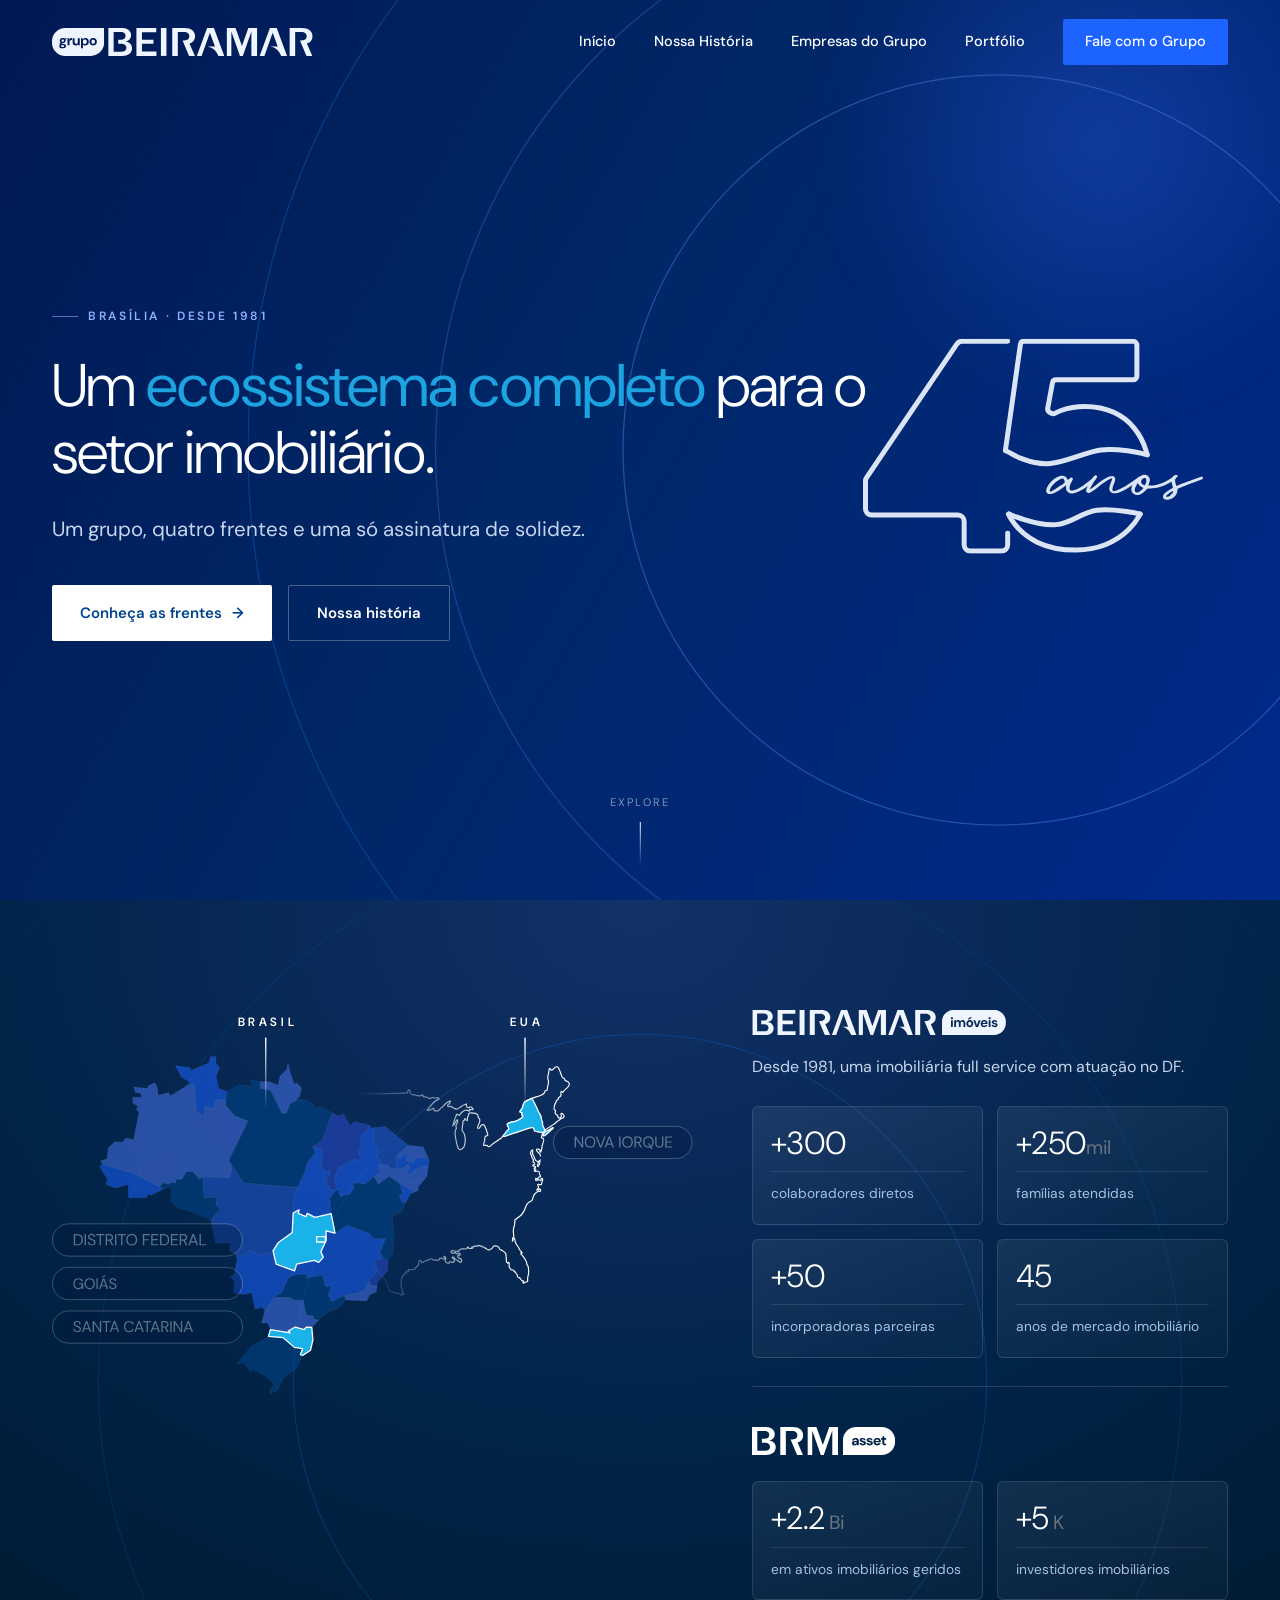
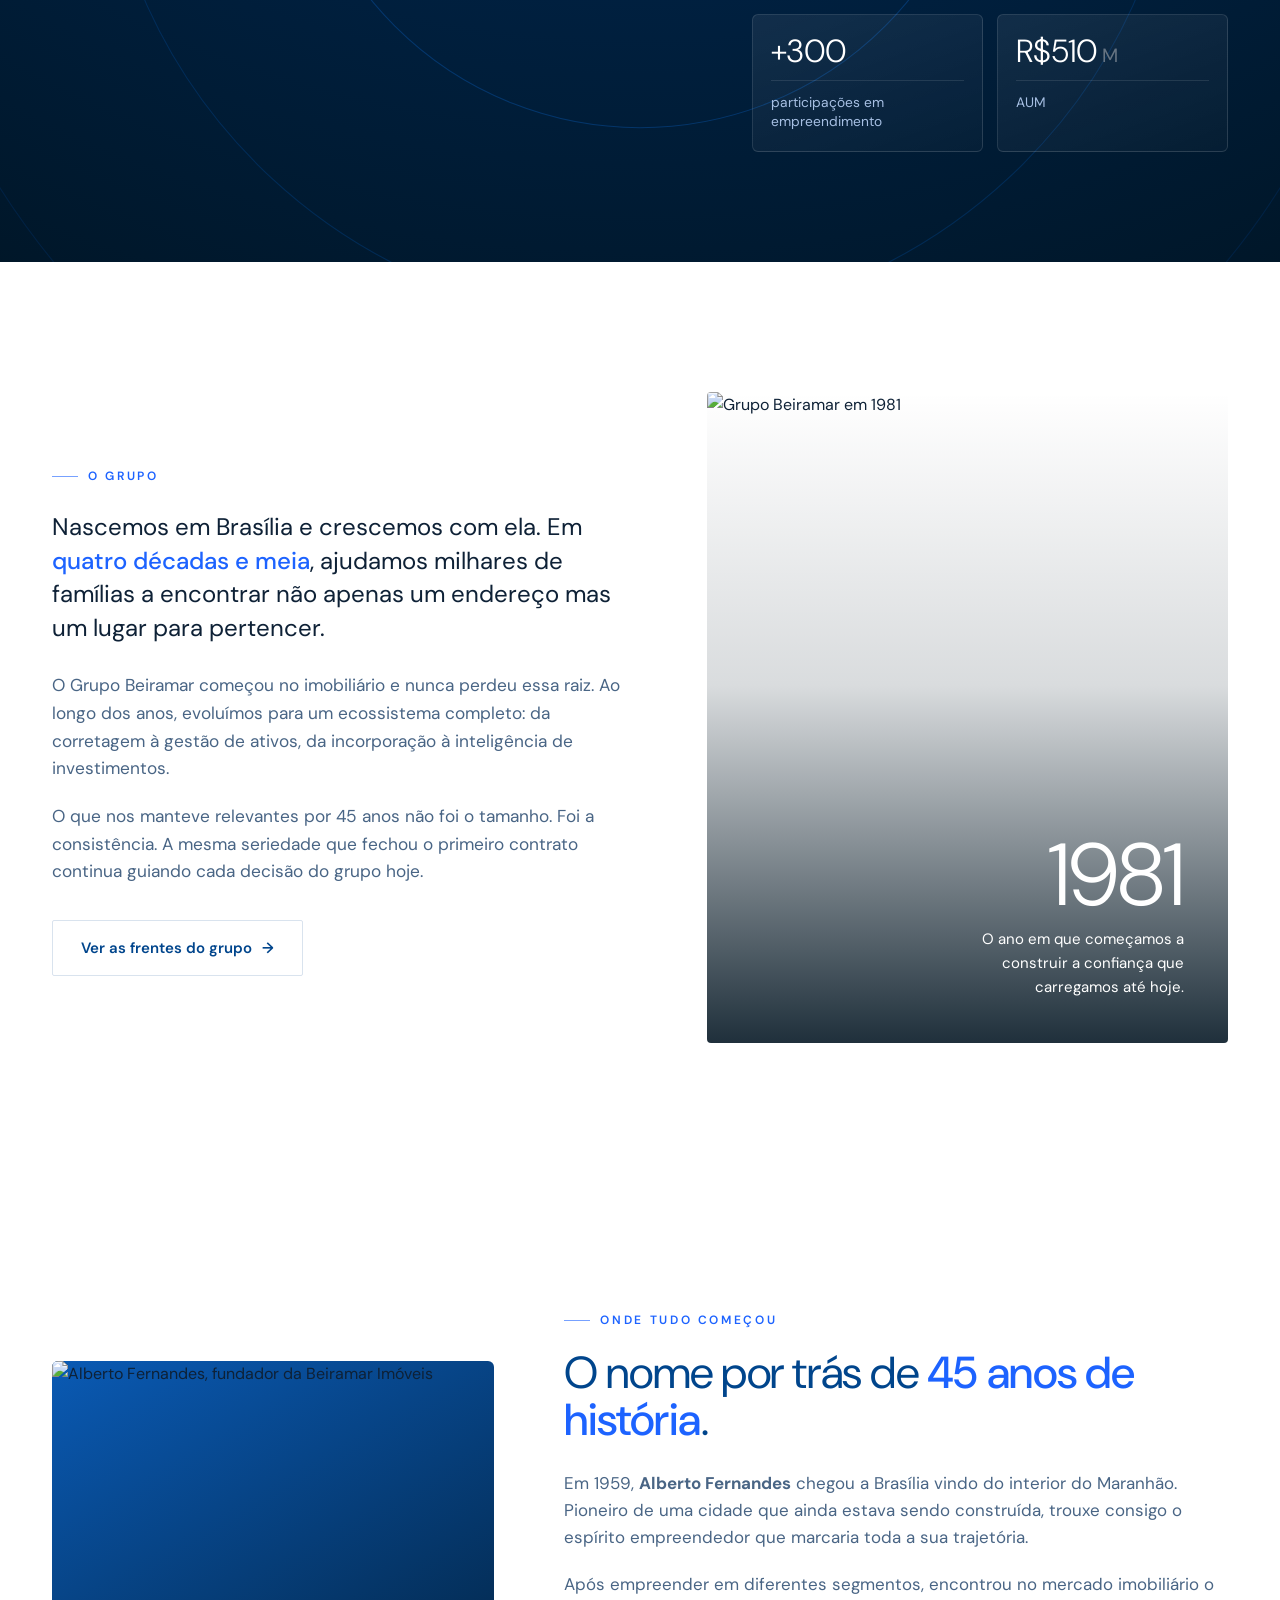
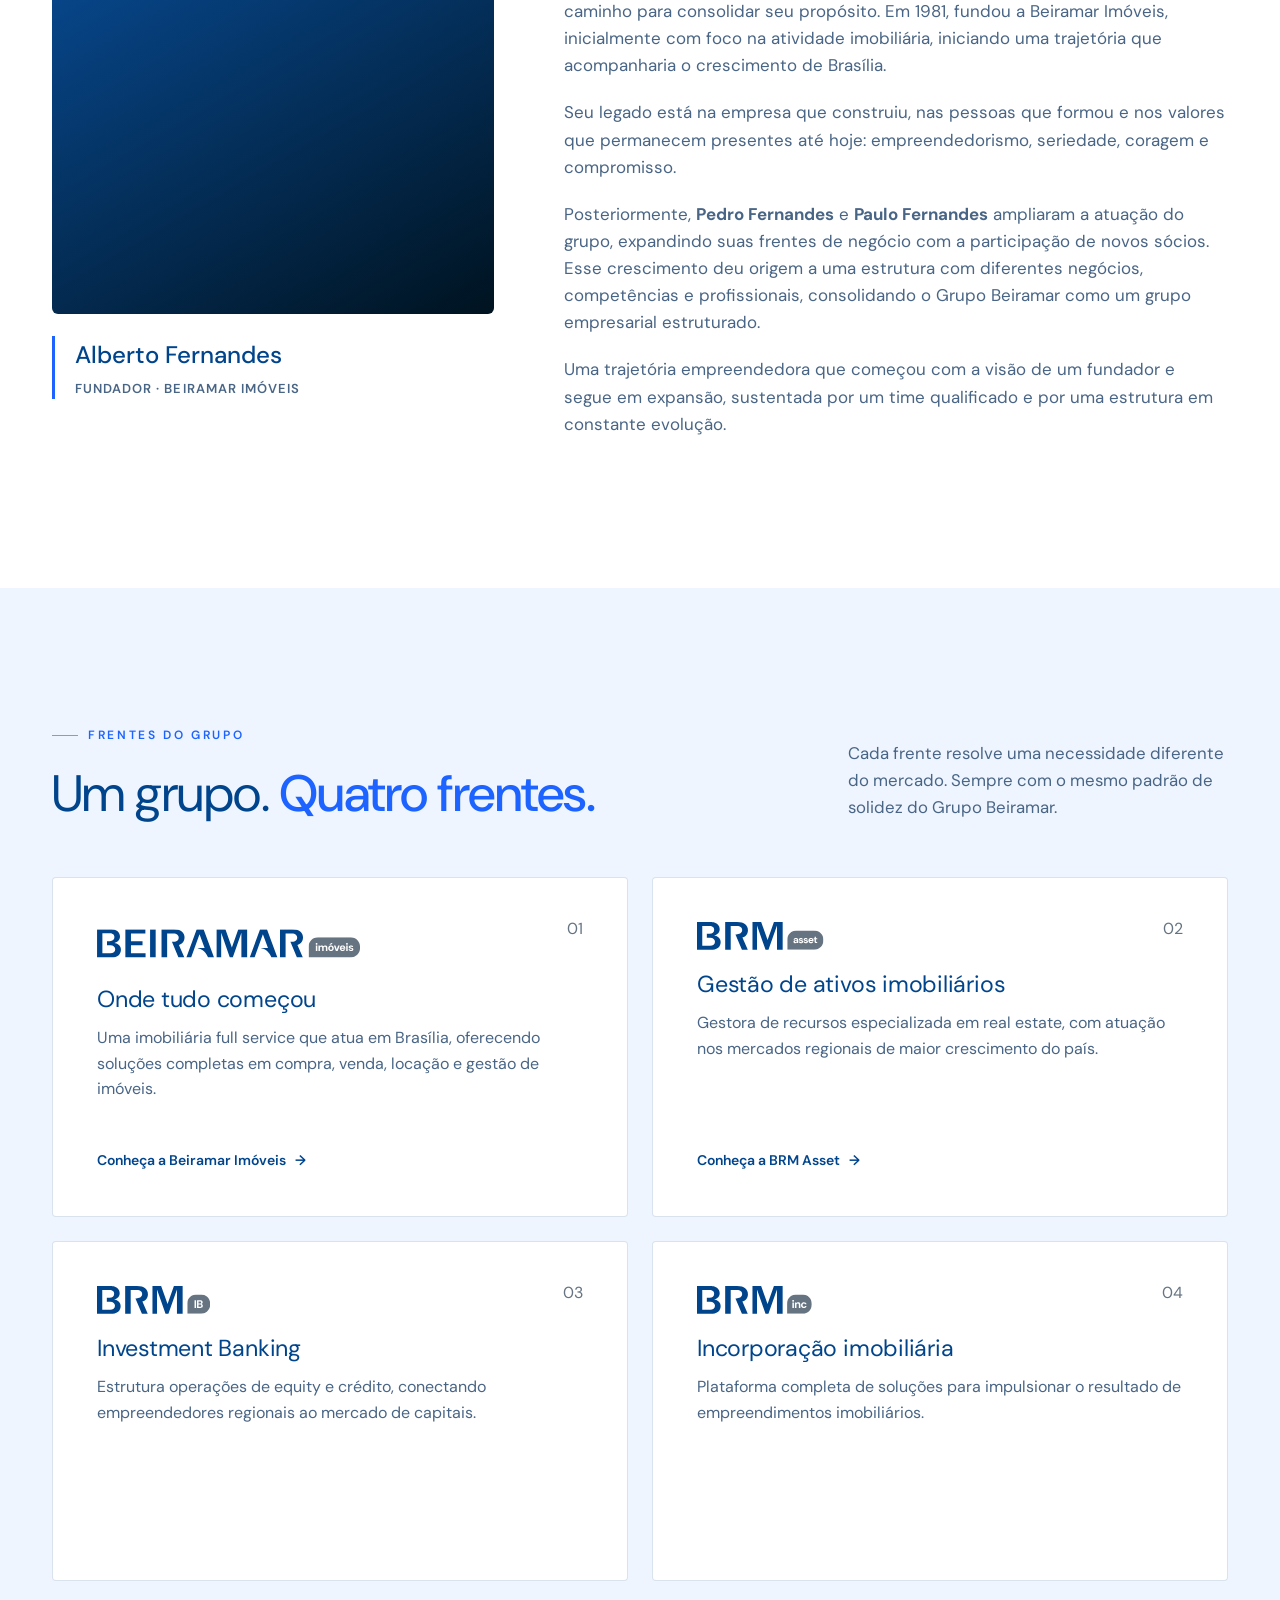
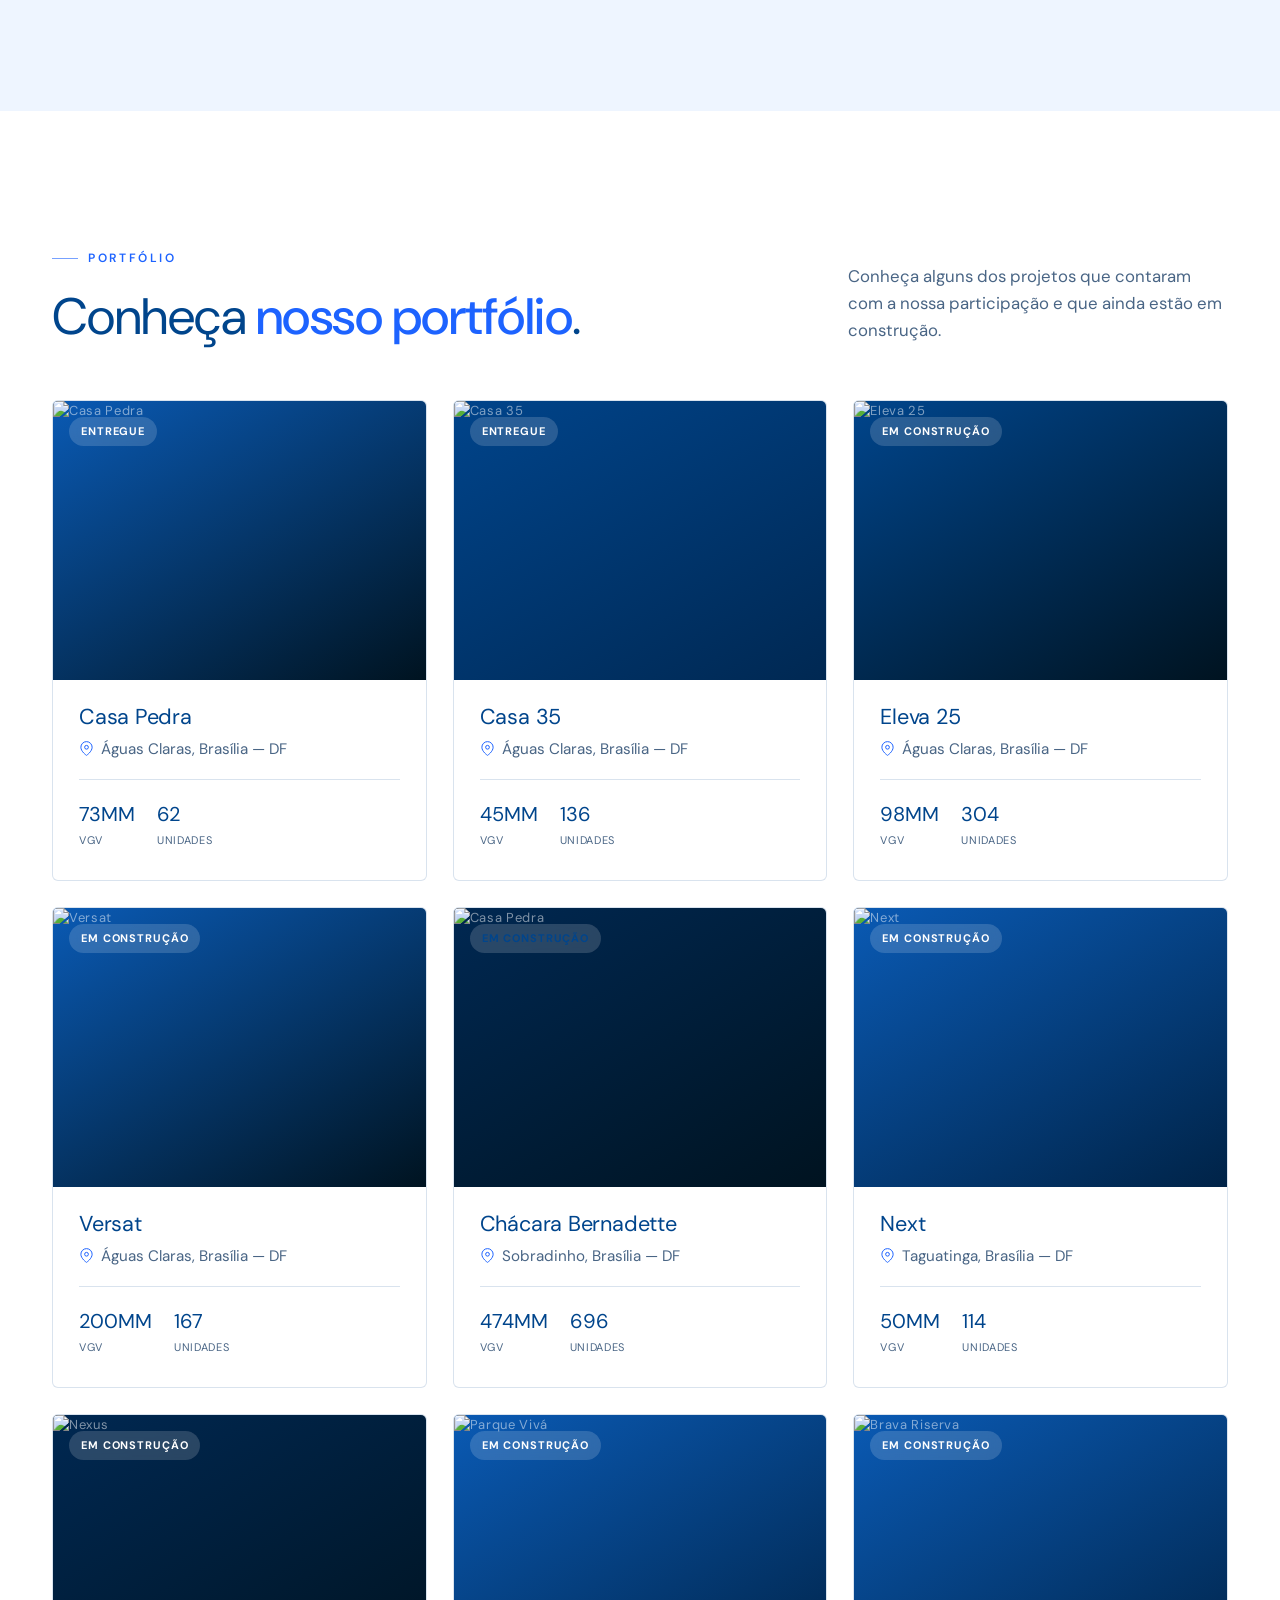
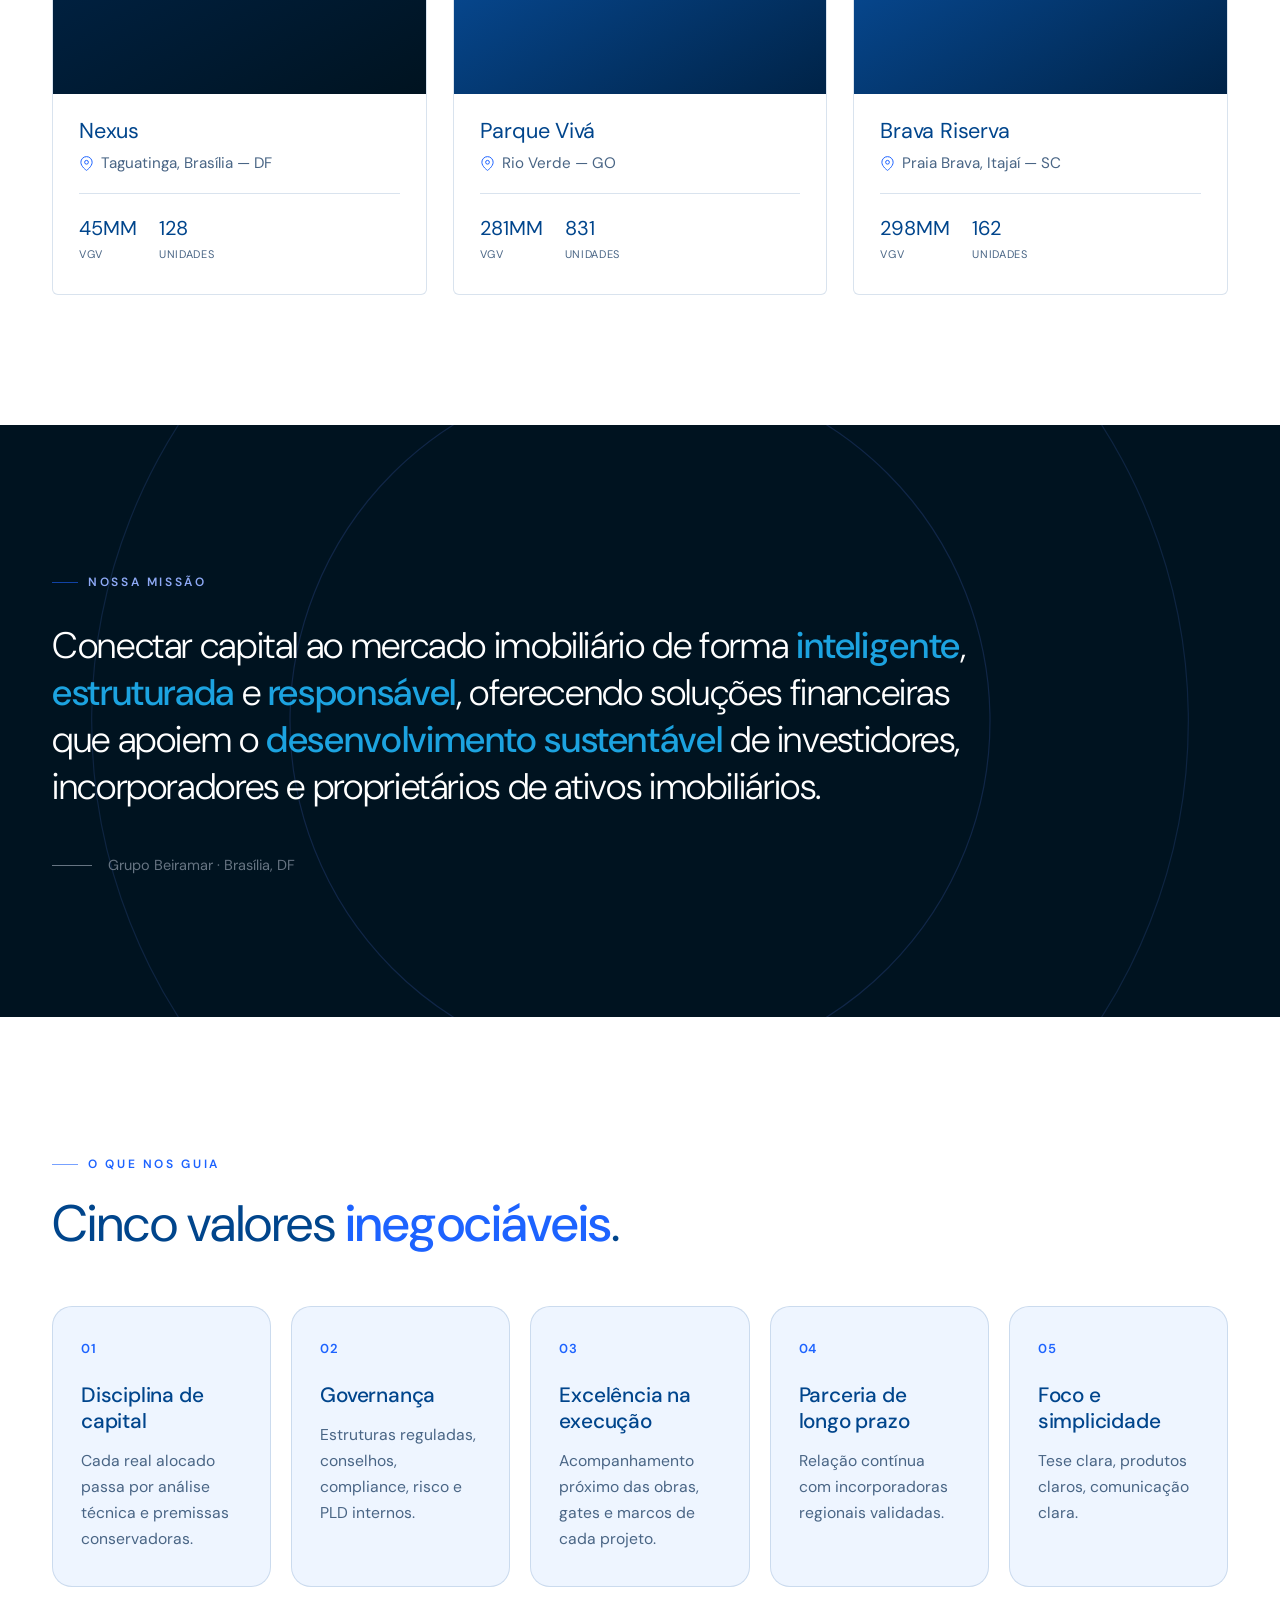
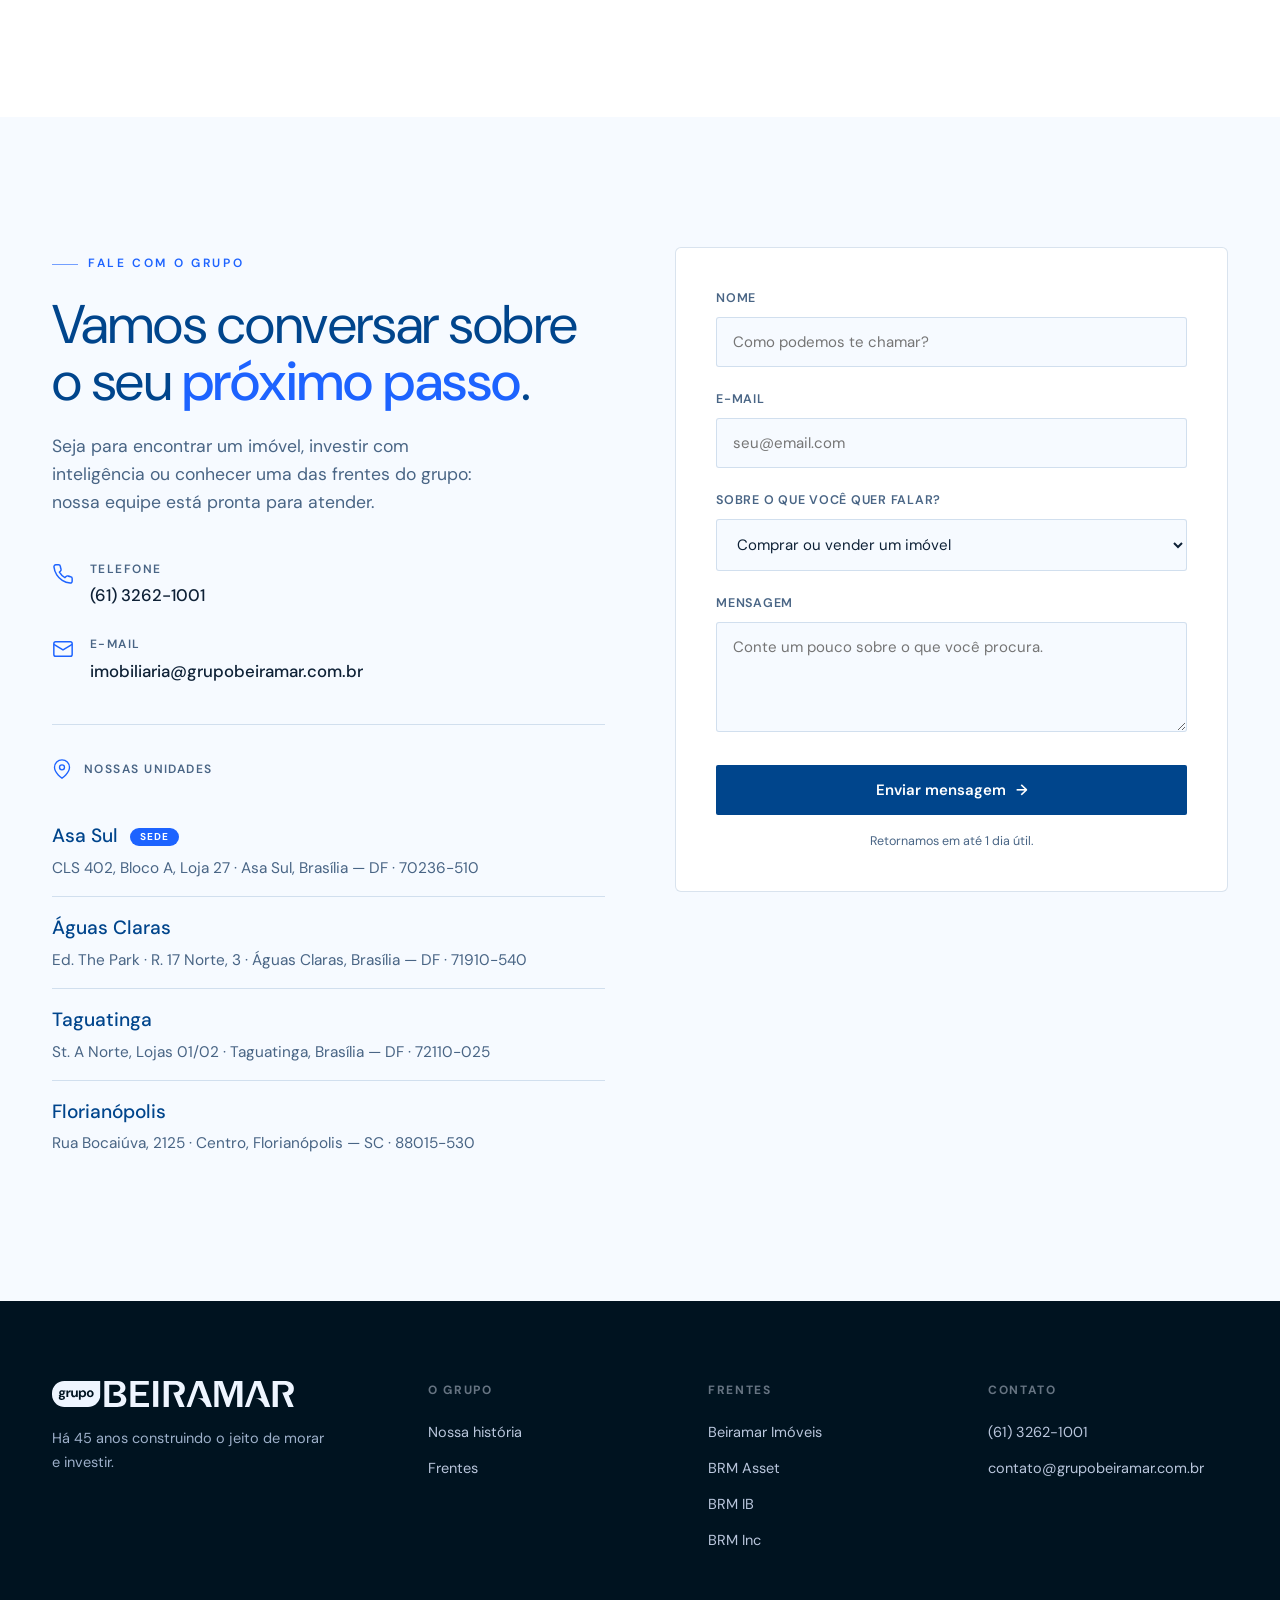
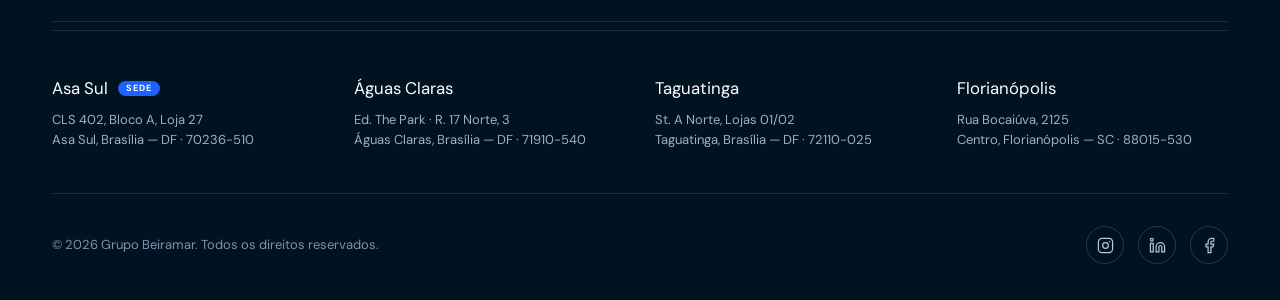
==== commit 0c2b29fd: "Correção e recuperação de algumas informações perdidas." ====
--- a/index.html
+++ b/index.html
@@ -1133,7 +1133,6 @@
 <rect width="104.307" height="55.8013" fill="white" transform="translate(181.941)"/>
 </clipPath>
 </defs></svg></span>
-        <p>Presença em 2 países (Brasil e EUA), 3 Estados e 9 Cidades.</p>
       </div>
       <div class="bignum-grid">
         <div class="bn"><div class="bn-num" data-to="2.2" data-prefix="+" data-suffix=" Bi" data-dec="1">+2.2<span class="u">Bi</span></div><div class="bn-lbl">em ativos imobiliários geridos</div></div>
@@ -1265,8 +1264,8 @@
 </clipPath>
 </defs></svg></span>
         <h3>Onde tudo começou</h3>
-        <p>A frente imobiliária do grupo. Compra, venda e locação de imóveis com o atendimento consultivo que transformou a Beiramar em referência em Brasília. Aqui, cada cliente encontra mais do que um imóvel: ele encontra o lugar certo.</p>
-        <a href="#contato" class="lk">Falar com a Beiramar Imóveis <span class="arrow">→</span></a>
+        <p>Uma imobiliária full service que atua em Brasília, oferecendo soluções completas em compra, venda, locação e gestão de imóveis.</p>
+        <a href="https://www.beiramarimoveis.com.br/" class="lk">Conheça a Beiramar Imóveis <span class="arrow">→</span></a>
       </div>
 
       <div class="frente reveal">
@@ -1284,8 +1283,8 @@
 </clipPath>
 </defs></svg></span>
         <h3>Gestão de ativos imobiliários</h3>
-        <p>Gestora de recursos com foco no setor imobiliário, com atuação em fundos imobiliários, crédito, desenvolvimento e renda.</p>
-        <a href="#contato" class="lk">Conhecer a BRM Asset <span class="arrow">→</span></a>
+        <p>Gestora de recursos especializada em real estate, com atuação nos mercados regionais de maior crescimento do país.</p>
+        <a href="https://www.brmasset.com.br/" class="lk">Conheça a BRM Asset <span class="arrow">→</span></a>
       </div>
 
       <div class="frente reveal">
@@ -1304,7 +1303,6 @@
 </defs></svg></span>
         <h3>Investment Banking</h3>
         <p>Estrutura operações de equity e crédito, conectando empreendedores regionais ao mercado de capitais.</p>
-        <a href="#contato" class="lk">Conhecer a BRM IB <span class="arrow">→</span></a>
       </div>
 
       <div class="frente reveal">
@@ -1322,8 +1320,7 @@
 </clipPath>
 </defs></svg></span>
         <h3>Incorporação imobiliária</h3>
-        <p>A frente que constrói o futuro do grupo. A BRM Inc concebe e desenvolve empreendimentos do zero. Do terreno à entrega das chaves, traduzindo em concreto a experiência de 45 anos de mercado.</p>
-        <a href="#contato" class="lk">Conhecer a BRM Inc <span class="arrow">→</span></a>
+       <p>Plataforma completa de soluções para impulsionar o resultado de empreendimentos imobiliários.</p>
       </div>
     </div>
   </div>
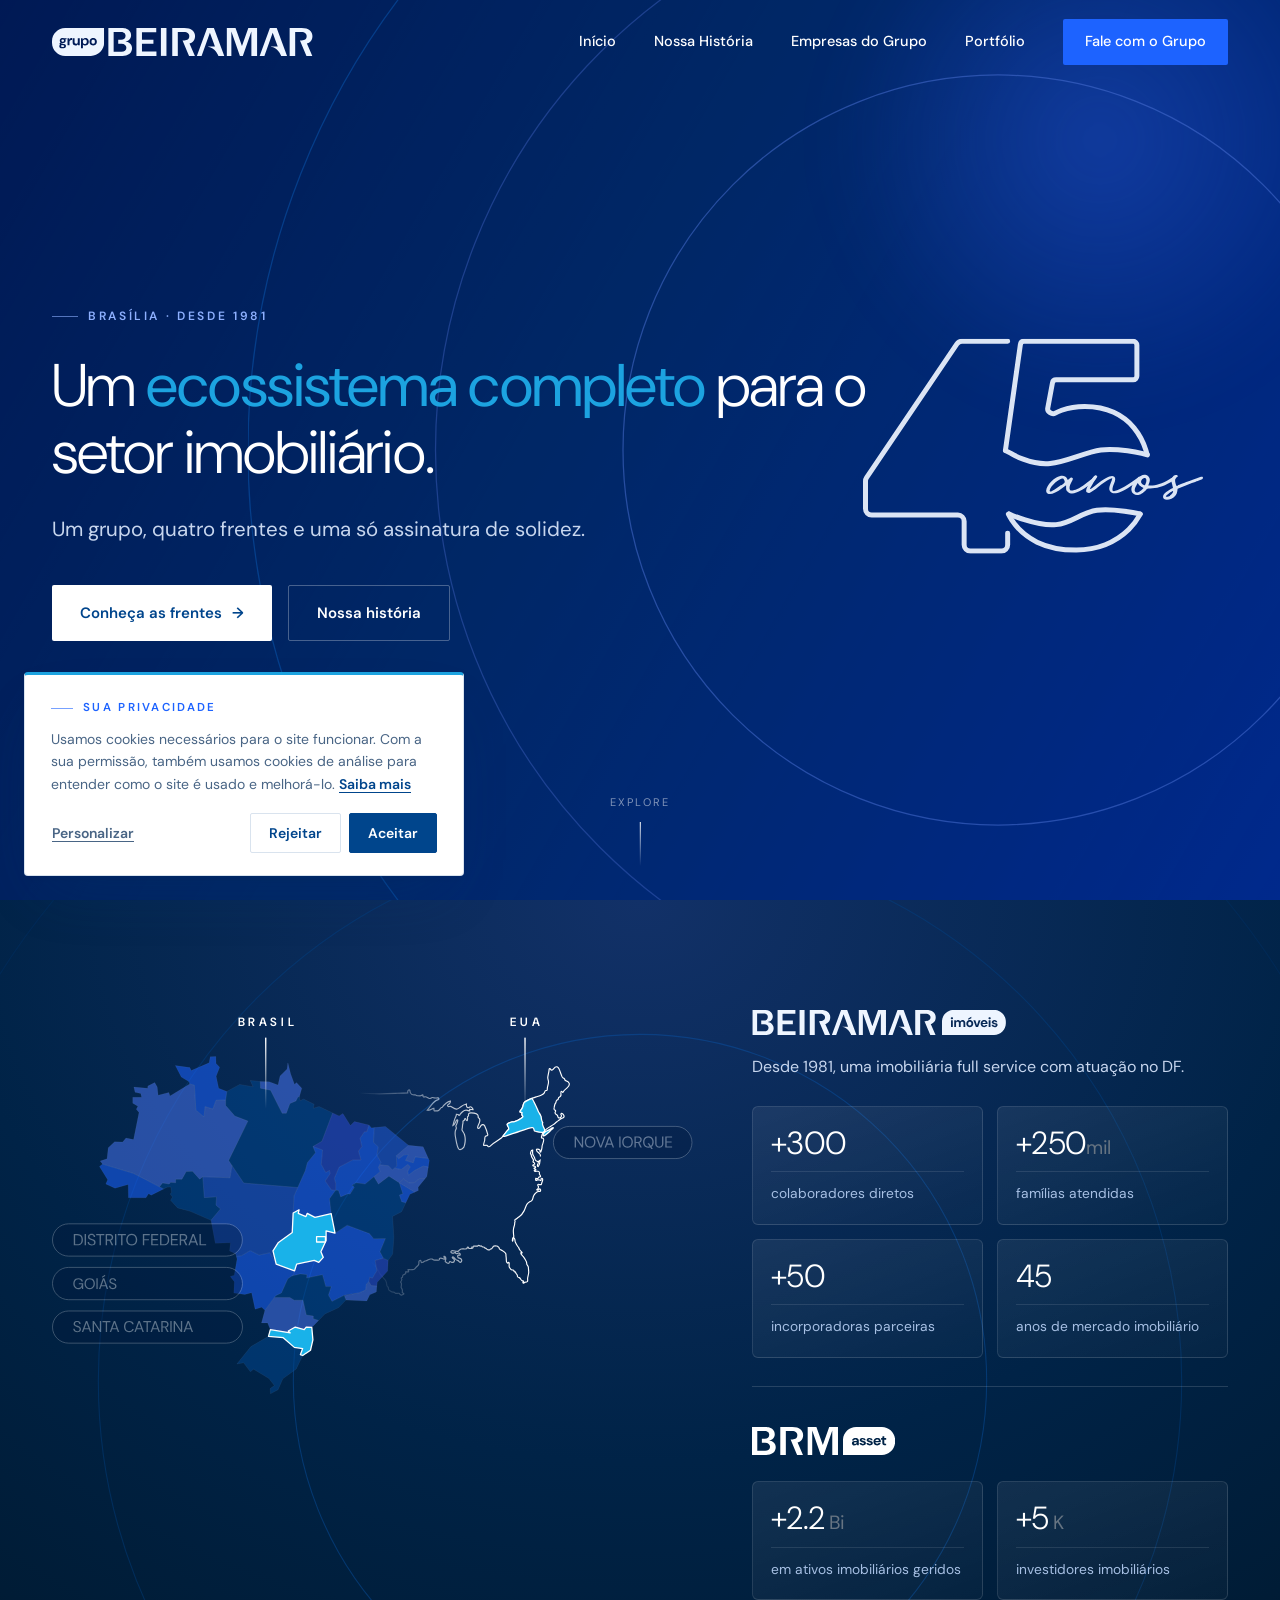
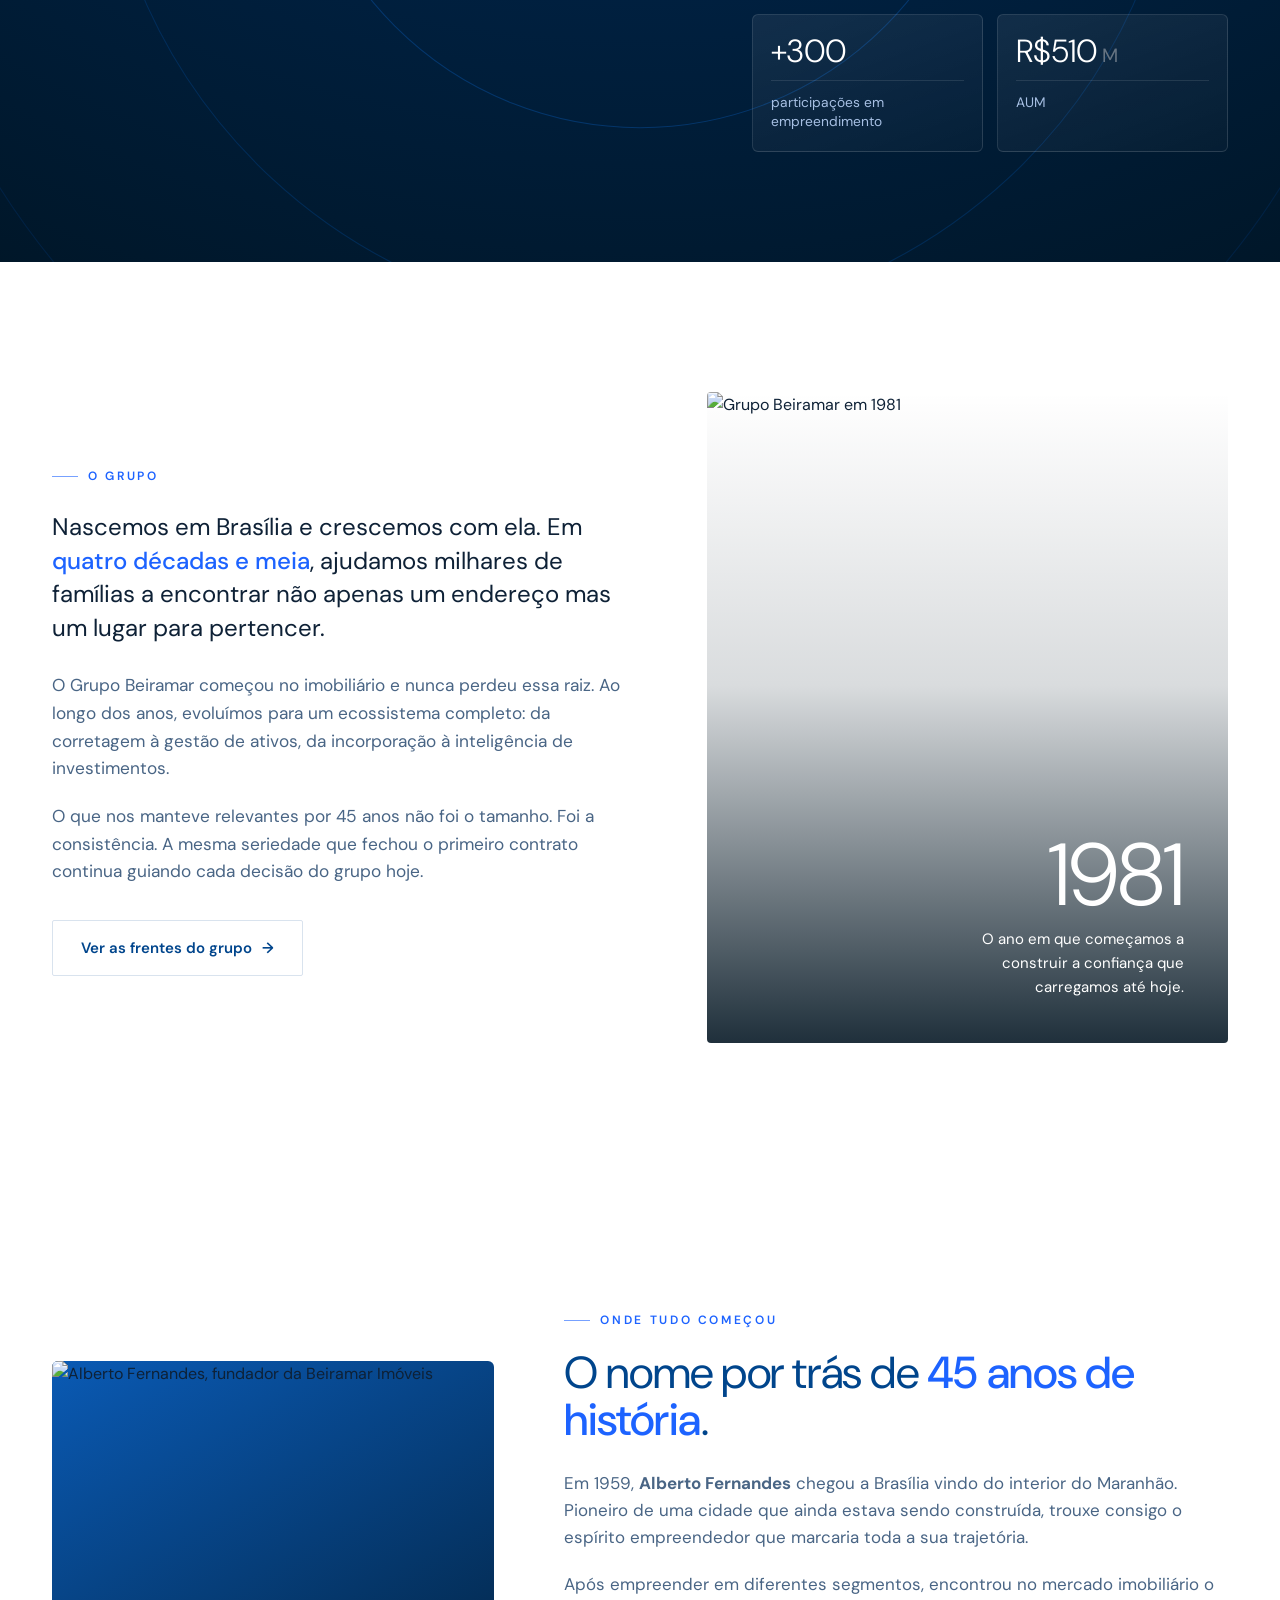
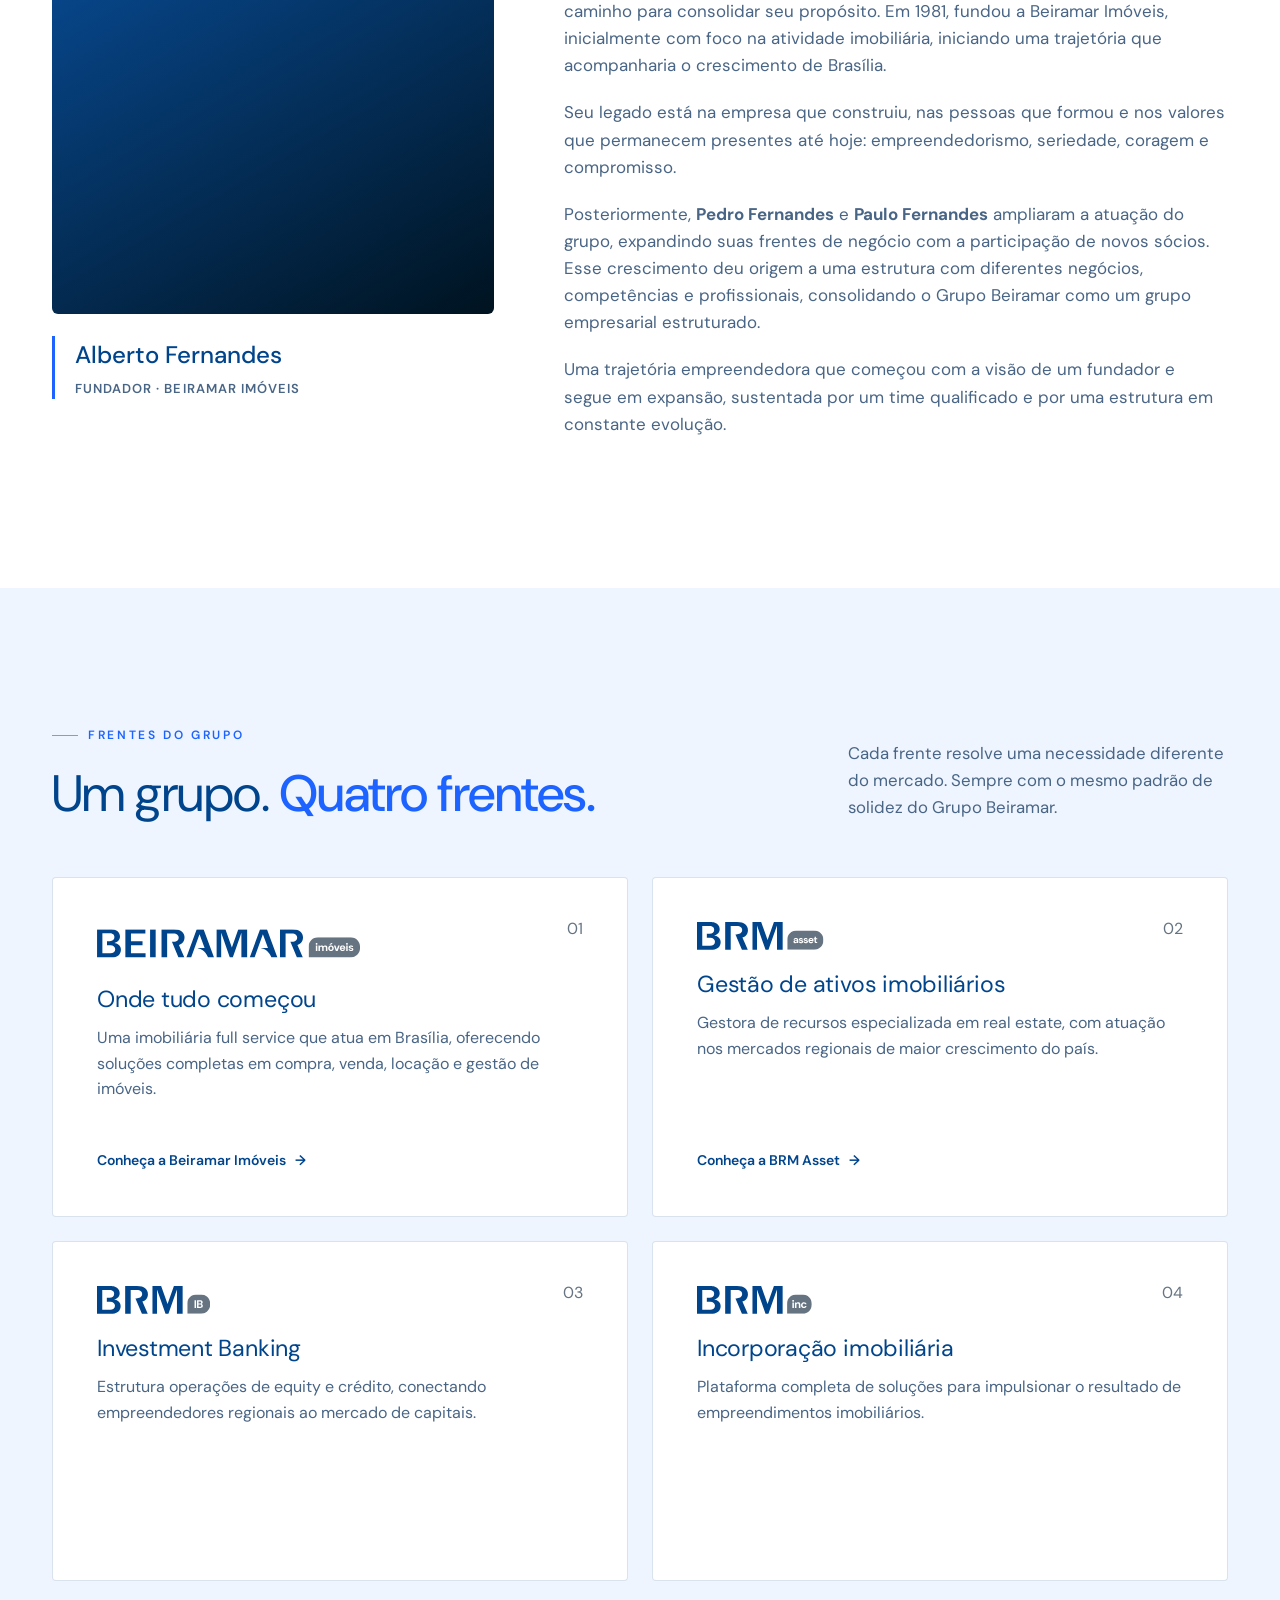
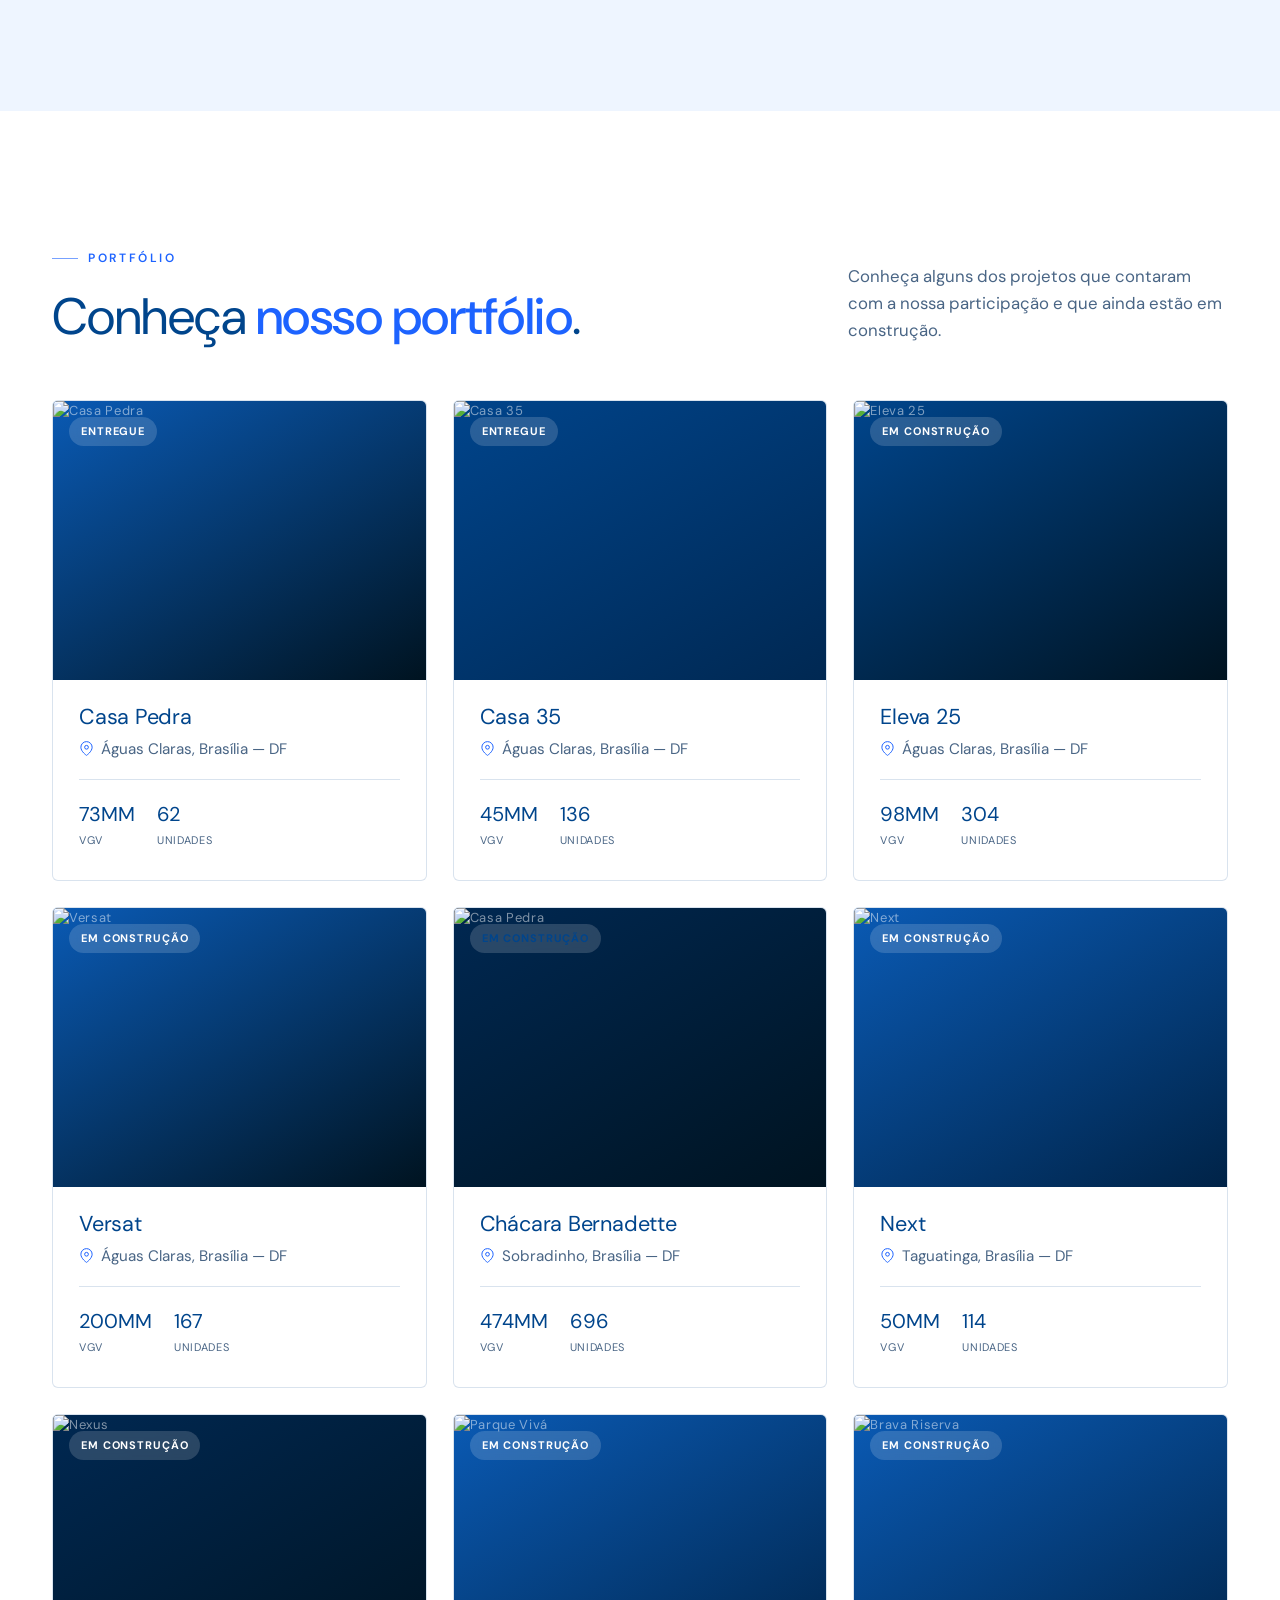
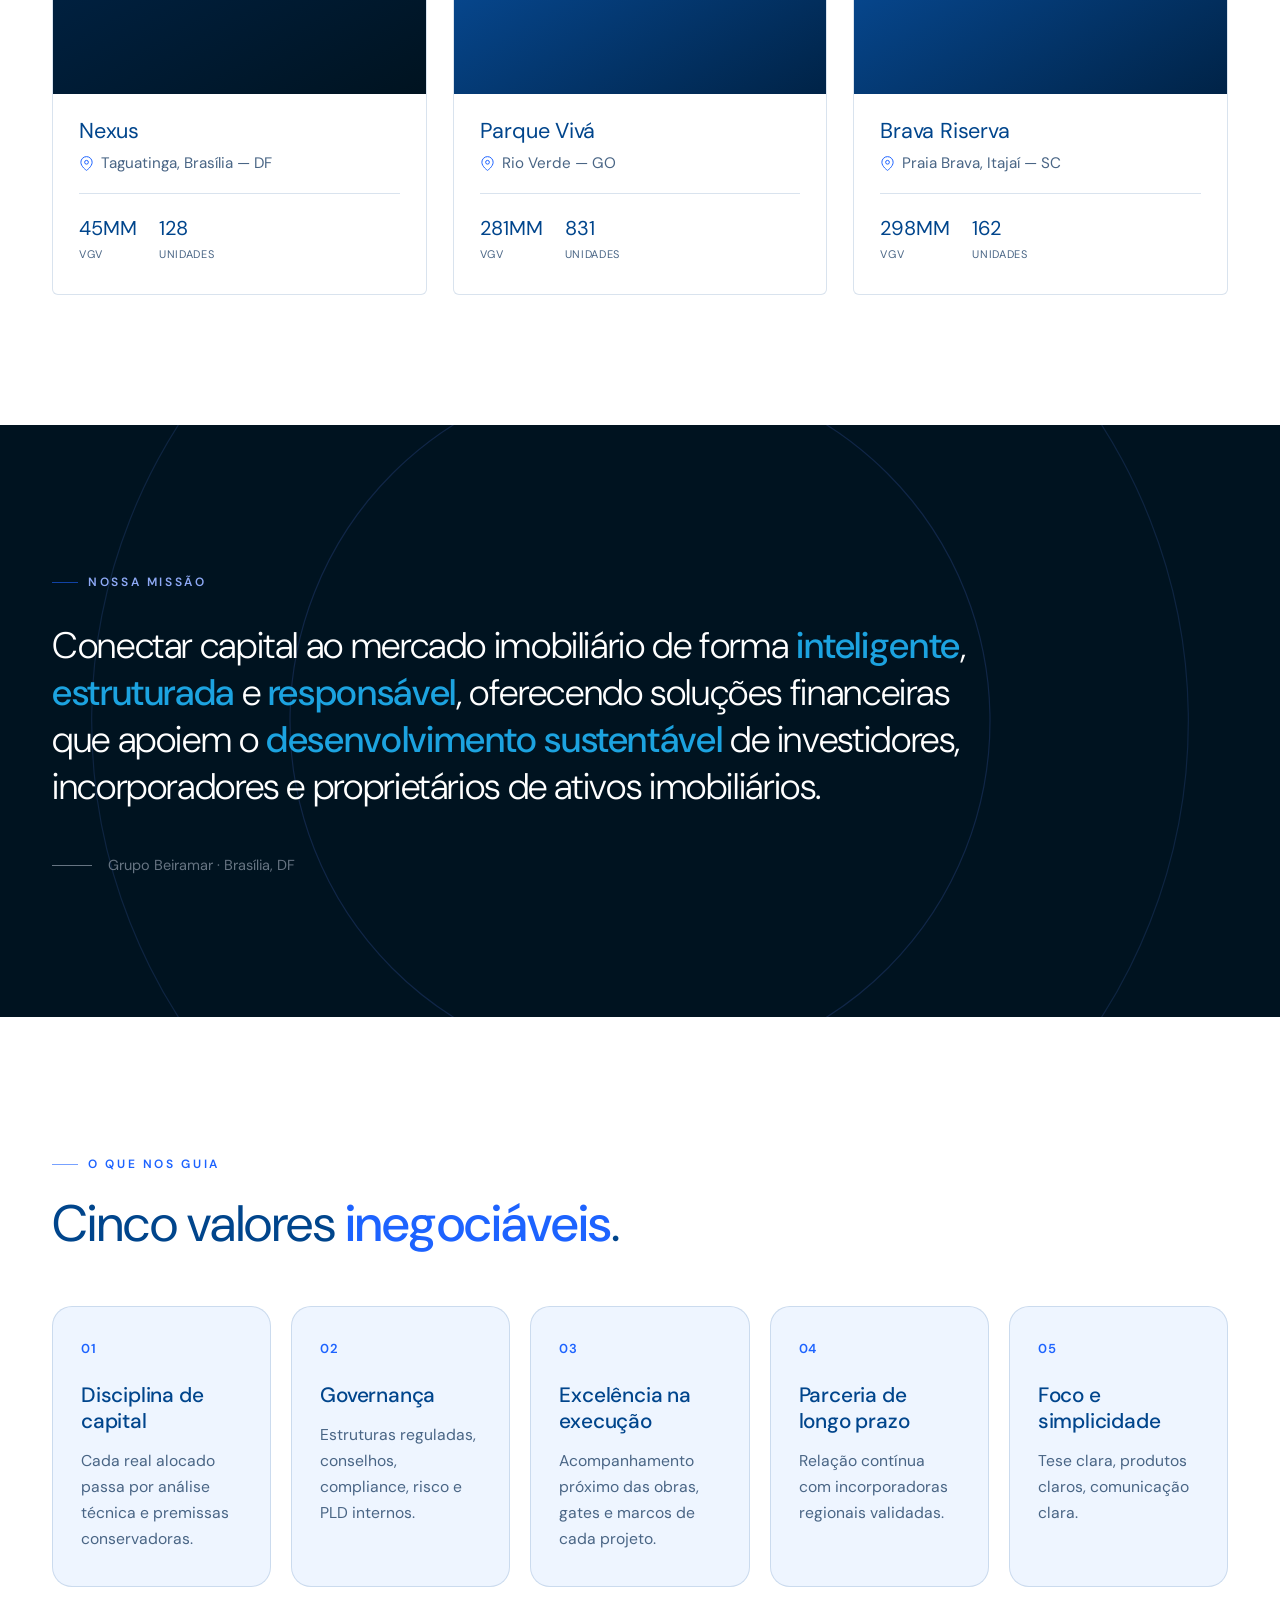
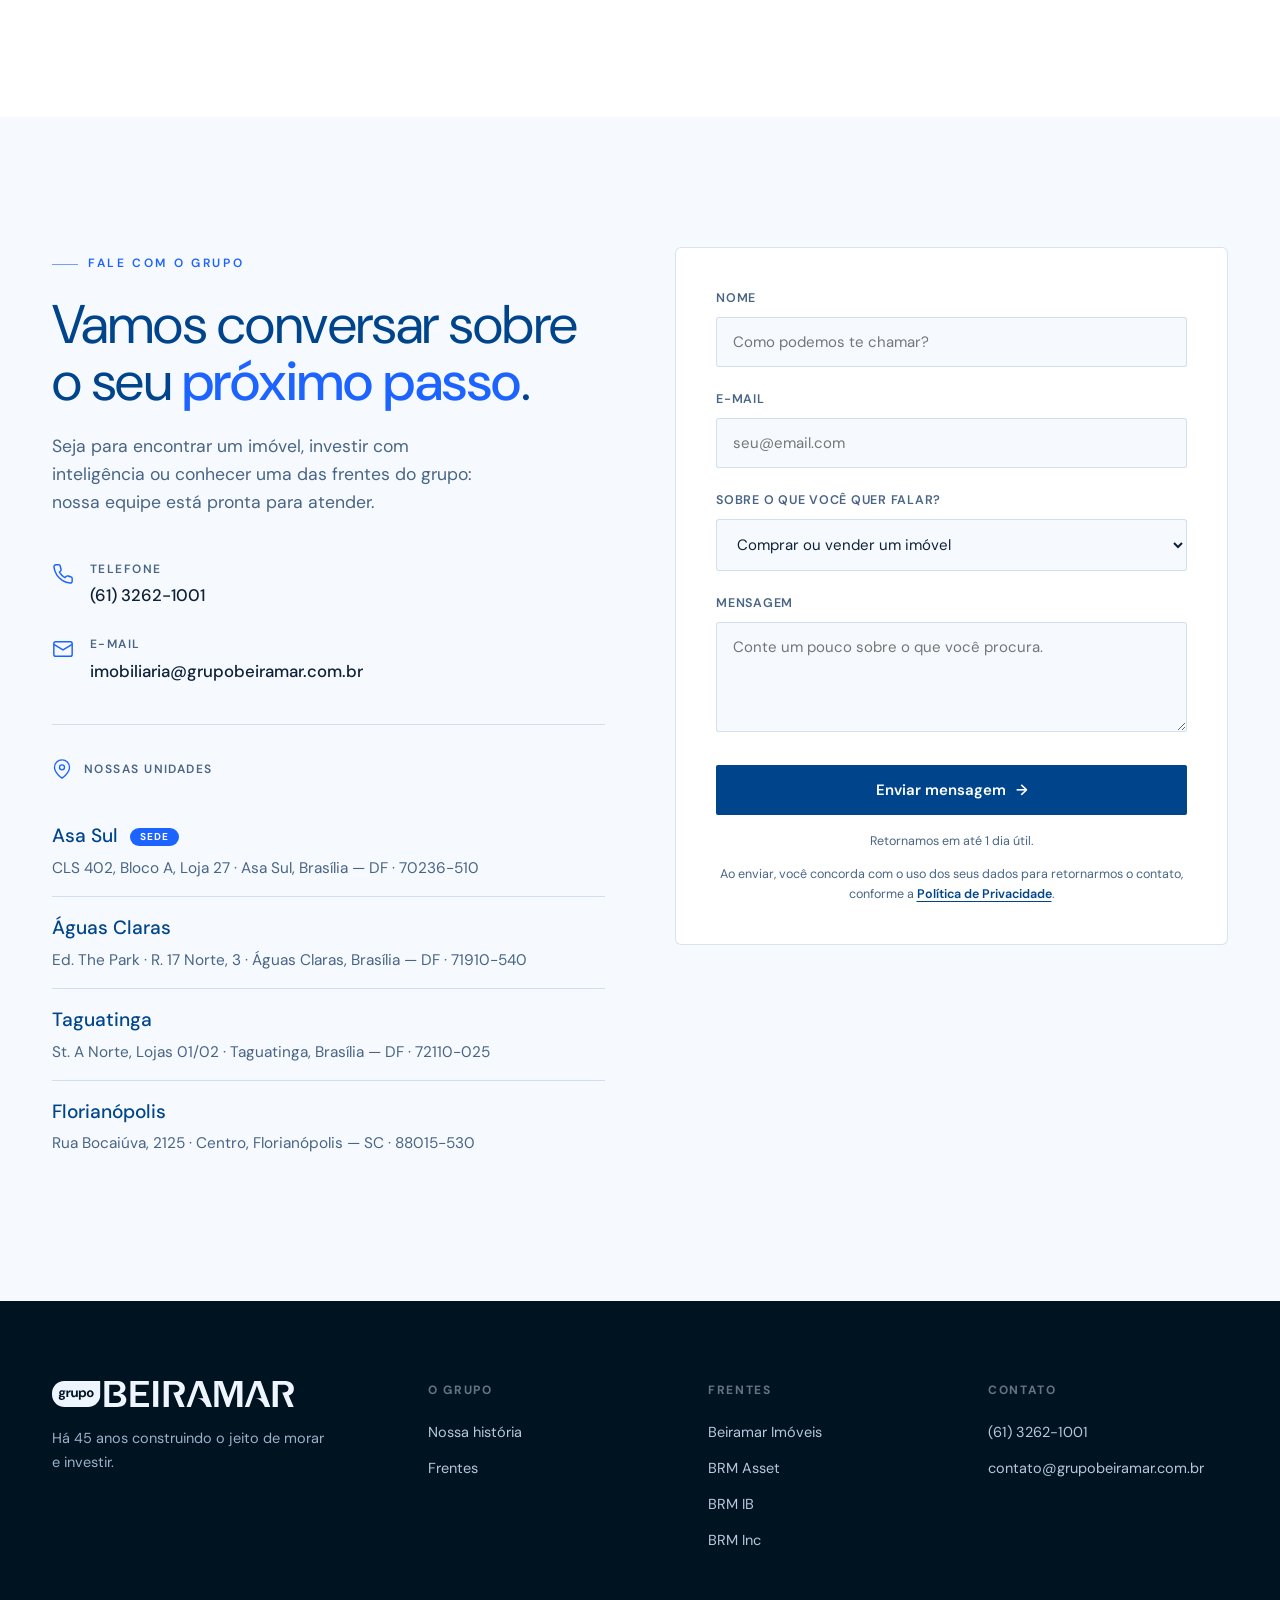
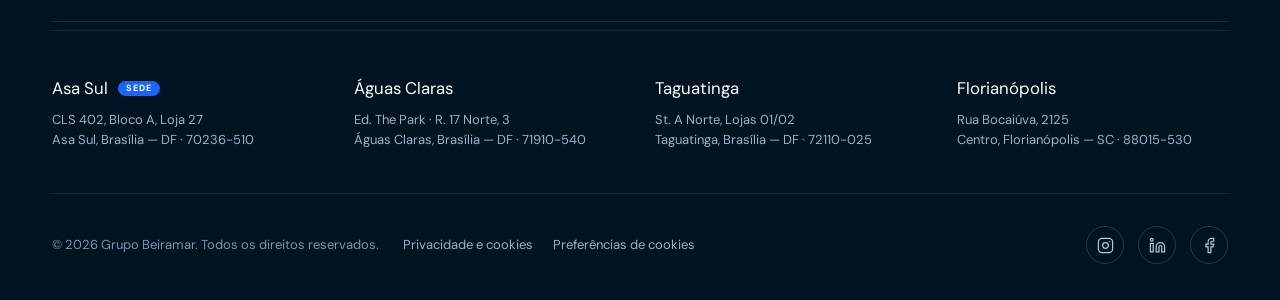
==== commit 73c6b167: "Página de Privacidade e Cookies e aviso de consentimento (LGPD) - Nova página privacidade.html (polí" ====
--- a/index.html
+++ b/index.html
@@ -1,8 +1,10 @@
 <!DOCTYPE html>
 <html lang="pt-BR">
 <head>
+
 <meta charset="UTF-8">
 <meta name="viewport" content="width=device-width, initial-scale=1.0">
+<!-- Google Analytics e Microsoft Clarity: carregados por js/consentimento.js, só para quem autorizar cookies de análise -->
 <title>Grupo Beiramar — 45 anos construindo o jeito de morar de Brasília</title>
 <meta name="description" content="Há 45 anos, o Grupo Beiramar transforma o mercado imobiliário de Brasília. Imóveis, gestão de ativos e incorporação sob uma mesma assinatura de solidez.">
 
@@ -31,6 +33,7 @@
 <link rel="preconnect" href="https://fonts.googleapis.com">
 <link rel="preconnect" href="https://fonts.gstatic.com" crossorigin>
 <link href="https://fonts.googleapis.com/css2?family=DM+Sans:opsz,wght@9..40,300;9..40,400;9..40,500;9..40,600;9..40,700&display=swap" rel="stylesheet">
+<link rel="stylesheet" href="/css/consentimento.css">
 <style>
 
 /* Oculta as seções Vídeo Institucional e News */
@@ -1577,7 +1580,8 @@
       </div>
 
       <div class="reveal">
-        <form id="contactForm" action="https://formsubmit.co/contato@grupobeiramar.com.br" method="POST">
+        <form id="contactForm" action="https://api.web3forms.com/submit" method="POST">
+          <input type="hidden" name="access_key" value="3d4ebba9-bbea-4efb-b910-c1501ea4f2af">
           <div class="field"><label for="nome">Nome</label><input type="text" id="nome" name="nome" placeholder="Como podemos te chamar?" required></div>
           <div class="field"><label for="email">E-mail</label><input type="email" id="email" name="email" placeholder="seu@email.com" required></div>
           <div class="field"><label for="assunto">Sobre o que você quer falar?</label>
@@ -1593,6 +1597,7 @@
           <div class="field"><label for="msg">Mensagem</label><textarea id="msg" name="msg" placeholder="Conte um pouco sobre o que você procura."></textarea></div>
           <button type="submit" class="btn btn-primary">Enviar mensagem <span class="arrow">→</span></button>
           <p class="form-note">Retornamos em até 1 dia útil.</p>
+          <p class="form-privacy">Ao enviar, você concorda com o uso dos seus dados para retornarmos o contato, conforme a <a href="/privacidade.html">Política de Privacidade</a>.</p>
         </form>
       </div>
     </div>
@@ -1661,7 +1666,10 @@
       </div>
     </div>
     <div class="foot-bot">
-      <p>© 2026 Grupo Beiramar. Todos os direitos reservados.</p>
+      <div class="foot-meta">
+        <p>© 2026 Grupo Beiramar. Todos os direitos reservados.</p>
+        <nav class="foot-legal" aria-label="Documentos legais"><a href="/privacidade.html">Privacidade e cookies</a><a href="/privacidade.html#cookies" data-cookie-preferences>Preferências de cookies</a></nav>
+      </div>
       <div class="foot-social">
         <a href="https://www.instagram.com/beiramarimoveis/" aria-label="Instagram"><svg viewBox="0 0 24 24" fill="none" stroke="currentColor" stroke-width="1.7"><rect x="2" y="2" width="20" height="20" rx="5"/><circle cx="12" cy="12" r="4"/><circle cx="17.5" cy="6.5" r="1" fill="currentColor" stroke="none"/></svg></a>
         <a href="https://www.linkedin.com/company/grupobeiramar/" aria-label="LinkedIn"><svg viewBox="0 0 24 24" fill="none" stroke="currentColor" stroke-width="1.7"><path d="M16 8a6 6 0 0 1 6 6v7h-4v-7a2 2 0 0 0-4 0v7h-4v-7a6 6 0 0 1 6-6zM6 9H2v12h4zM4 6a2 2 0 1 0 0-4 2 2 0 0 0 0 4z"/></svg></a>
@@ -1789,5 +1797,6 @@
 
   })();
 </script>
+<script src="/js/consentimento.js"></script>
 </body>
 </html>
--- a/css/consentimento.css
+++ b/css/consentimento.css
@@ -0,0 +1,102 @@
+/* Aviso e preferências de cookies + links legais do rodapé — Grupo Beiramar
+   Usa a paleta oficial (variáveis do :root das páginas), com valores de reserva. */
+
+/* ---------- aviso (cartão flutuante) ---------- */
+.gb-cookie{
+  position:fixed;left:24px;bottom:24px;z-index:300;
+  width:min(440px,calc(100vw - 48px));
+  background:#fff;color:var(--text,#0E2136);
+  border:1px solid var(--line,rgba(0,69,140,.15));border-top:3px solid var(--royal-soft,#1CA3E0);
+  border-radius:4px;padding:24px 26px 22px;
+  box-shadow:0 28px 60px -24px rgba(0,49,104,.38),0 2px 8px rgba(0,49,104,.06);
+  font-family:var(--body,"DM Sans",system-ui,sans-serif);
+  animation:gb-cookie-in .6s cubic-bezier(.22,.61,.36,1) both .5s;
+}
+.gb-cookie[hidden]{display:none}
+@keyframes gb-cookie-in{from{opacity:0;transform:translateY(22px)}to{opacity:1;transform:none}}
+.gb-cookie__eyebrow{
+  margin:0 0 10px;font-size:11.5px;font-weight:600;letter-spacing:.2em;text-transform:uppercase;
+  color:var(--royal,#1D63FF);display:flex;align-items:center;gap:10px;
+}
+.gb-cookie__eyebrow::before{content:"";width:22px;height:1px;background:currentColor;opacity:.6}
+.gb-cookie__text{margin:0;font-size:14px;line-height:1.6;color:var(--text-soft,#496585)}
+.gb-cookie__text a{color:var(--navy,#00458C);font-weight:600;text-decoration:underline;text-underline-offset:3px}
+.gb-cookie__actions{display:flex;flex-wrap:wrap;align-items:center;justify-content:flex-end;gap:8px;margin-top:18px}
+
+/* ---------- botões ---------- */
+.gb-btn{
+  font-family:inherit;font-size:14px;font-weight:600;line-height:1;
+  padding:12px 18px;border-radius:2px;cursor:pointer;
+  transition:background-color .3s,border-color .3s,color .3s,transform .3s;
+}
+.gb-btn:focus-visible{outline:2px solid var(--royal-soft,#1CA3E0);outline-offset:2px}
+.gb-btn--solid{background:var(--navy,#00458C);border:1px solid var(--navy,#00458C);color:#fff}
+.gb-btn--solid:hover{background:var(--royal,#1D63FF);border-color:var(--royal,#1D63FF);transform:translateY(-1px)}
+.gb-btn--outline{background:transparent;border:1px solid var(--line,rgba(0,69,140,.15));color:var(--navy,#00458C)}
+.gb-btn--outline:hover{border-color:var(--navy,#00458C);background:var(--mist,#EEF5FF)}
+.gb-btn--link{background:none;border:1px solid transparent;color:var(--text-soft,#496585);text-decoration:underline;text-underline-offset:3px;margin-right:auto;padding-left:0}
+.gb-btn--link:hover{color:var(--navy,#00458C)}
+
+/* ---------- painel de preferências ---------- */
+.gb-cookie-dialog{
+  width:min(560px,calc(100vw - 32px));max-height:calc(100vh - 32px);
+  margin:auto;padding:0;border:0;border-radius:6px;
+  background:#fff;color:var(--text,#0E2136);
+  box-shadow:0 40px 90px -30px rgba(0,49,104,.5);
+  font-family:var(--body,"DM Sans",system-ui,sans-serif);
+}
+.gb-cookie-dialog::backdrop{background:rgba(0,49,104,.35);-webkit-backdrop-filter:blur(4px);backdrop-filter:blur(4px)}
+.gb-cookie-dialog[open]{animation:gb-cookie-in .4s cubic-bezier(.22,.61,.36,1) both}
+.gb-cookie-dialog__form{padding:28px;border-top:3px solid var(--royal-soft,#1CA3E0)}
+.gb-cookie-dialog__head{display:flex;align-items:flex-start;justify-content:space-between;gap:16px}
+.gb-cookie-dialog__head h2{margin:0;font-size:24px;font-weight:500;letter-spacing:-.01em;line-height:1.15;color:var(--navy,#00458C)}
+.gb-cookie-close{
+  flex-shrink:0;width:42px;height:42px;display:inline-flex;align-items:center;justify-content:center;
+  border:0;border-radius:50%;background:var(--mist,#EEF5FF);color:var(--navy,#00458C);cursor:pointer;transition:background-color .3s;
+}
+.gb-cookie-close:hover{background:#DDEAFB}
+.gb-cookie-dialog__intro{margin:12px 0 10px;font-size:14px;line-height:1.6;color:var(--text-soft,#496585)}
+.gb-cookie-row{display:flex;align-items:center;justify-content:space-between;gap:20px;padding:16px 0;border-top:1px solid var(--line,rgba(0,69,140,.15))}
+.gb-cookie-row strong{font-size:15px;font-weight:600;color:var(--navy,#00458C)}
+.gb-cookie-row p{margin:4px 0 0;font-size:13px;line-height:1.55;color:var(--text-soft,#496585)}
+.gb-cookie-always{flex-shrink:0;font-size:11px;font-weight:700;letter-spacing:.12em;text-transform:uppercase;color:var(--royal-soft,#1CA3E0)}
+.gb-switch{position:relative;flex-shrink:0;width:48px;height:28px}
+.gb-switch input{position:absolute;inset:0;margin:0;opacity:0;cursor:pointer;z-index:1}
+.gb-switch span{position:absolute;inset:0;border-radius:999px;background:#C9D9EE;transition:background-color .3s}
+.gb-switch span::after{content:"";position:absolute;top:3px;left:3px;width:22px;height:22px;border-radius:50%;background:#fff;box-shadow:0 2px 6px rgba(0,49,104,.22);transition:transform .3s cubic-bezier(.22,.61,.36,1)}
+.gb-switch input:checked + span{background:var(--royal,#1D63FF)}
+.gb-switch input:checked + span::after{transform:translateX(20px)}
+.gb-switch input:focus-visible + span{outline:2px solid var(--royal-soft,#1CA3E0);outline-offset:3px}
+.gb-cookie-dialog__link{margin:4px 0 20px;font-size:13px}
+.gb-cookie-dialog__link a{color:var(--navy,#00458C);font-weight:600;text-decoration:underline;text-underline-offset:3px}
+.gb-cookie-dialog__actions{display:flex;flex-wrap:wrap;justify-content:flex-end;gap:8px}
+
+/* ---------- confirmação ---------- */
+.gb-cookie-toast{
+  position:fixed;left:50%;bottom:24px;z-index:310;transform:translate(-50%,16px);
+  padding:12px 20px;border-radius:2px;background:var(--navy,#00458C);color:#fff;
+  font-family:var(--body,"DM Sans",system-ui,sans-serif);font-size:14px;font-weight:500;
+  opacity:0;pointer-events:none;transition:opacity .35s,transform .35s;
+}
+.gb-cookie-toast.is-visible{opacity:1;transform:translate(-50%,0)}
+
+/* ---------- links legais do rodapé ---------- */
+.foot-meta{display:flex;flex-wrap:wrap;align-items:center;gap:8px 24px}
+.foot-legal{display:flex;flex-wrap:wrap;gap:6px 20px}
+.foot-legal a{color:#9DB0CA;font-size:13px;transition:color .3s}
+.foot-legal a:hover{color:#fff}
+
+/* ---------- aviso de privacidade do formulário ---------- */
+.form-privacy{font-size:12.5px;line-height:1.55;color:var(--text-soft,#496585);margin-top:14px;text-align:center}
+.form-privacy a{color:var(--navy,#00458C);font-weight:600;text-decoration:underline;text-underline-offset:3px}
+
+@media(max-width:560px){
+  .gb-cookie{left:12px;right:12px;bottom:12px;width:auto;padding:20px}
+  .gb-cookie__actions{display:grid;grid-template-columns:1fr 1fr}
+  .gb-cookie__actions .gb-btn--link{grid-column:1/-1;order:3;margin:0;padding:8px 0 0;text-align:center}
+  .gb-cookie-dialog__form{padding:22px}
+  .gb-cookie-dialog__actions{display:grid;grid-template-columns:1fr}
+}
+@media(prefers-reduced-motion:reduce){
+  .gb-cookie,.gb-cookie-dialog[open]{animation:none}
+}
